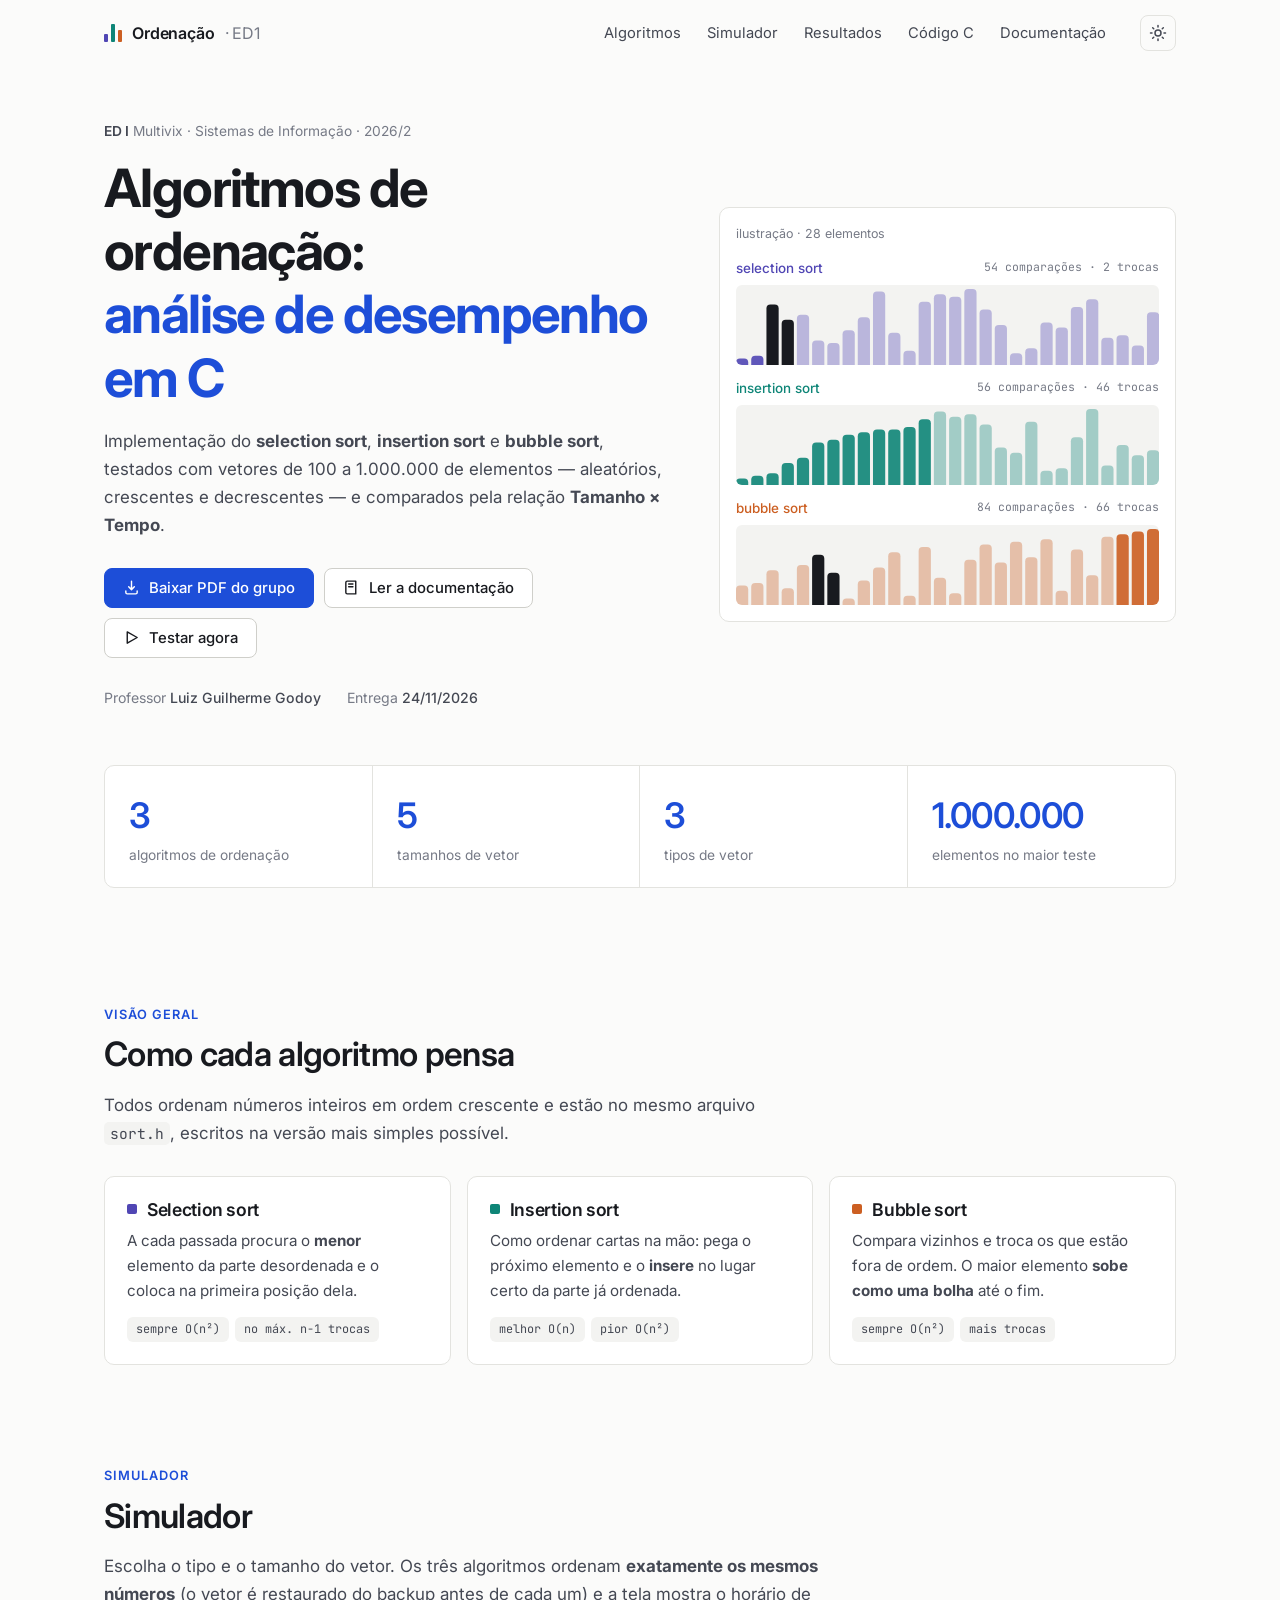
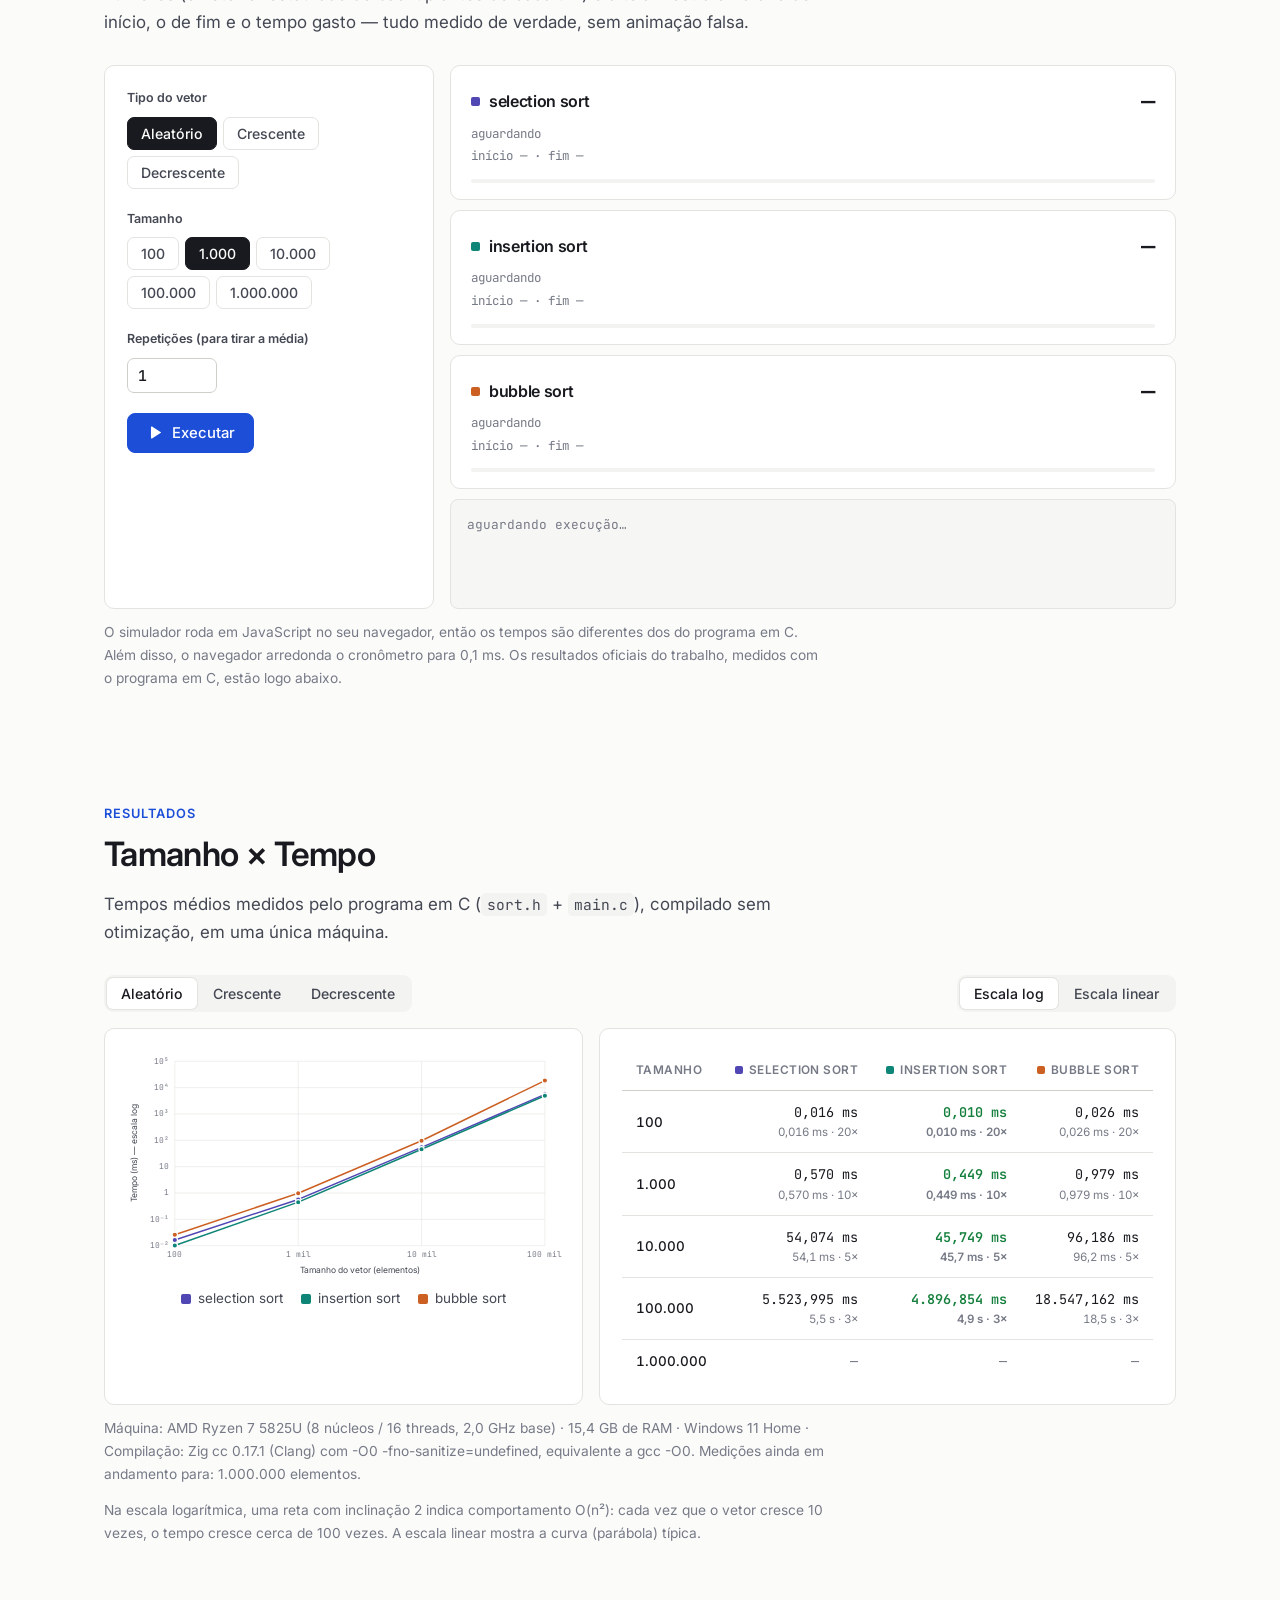
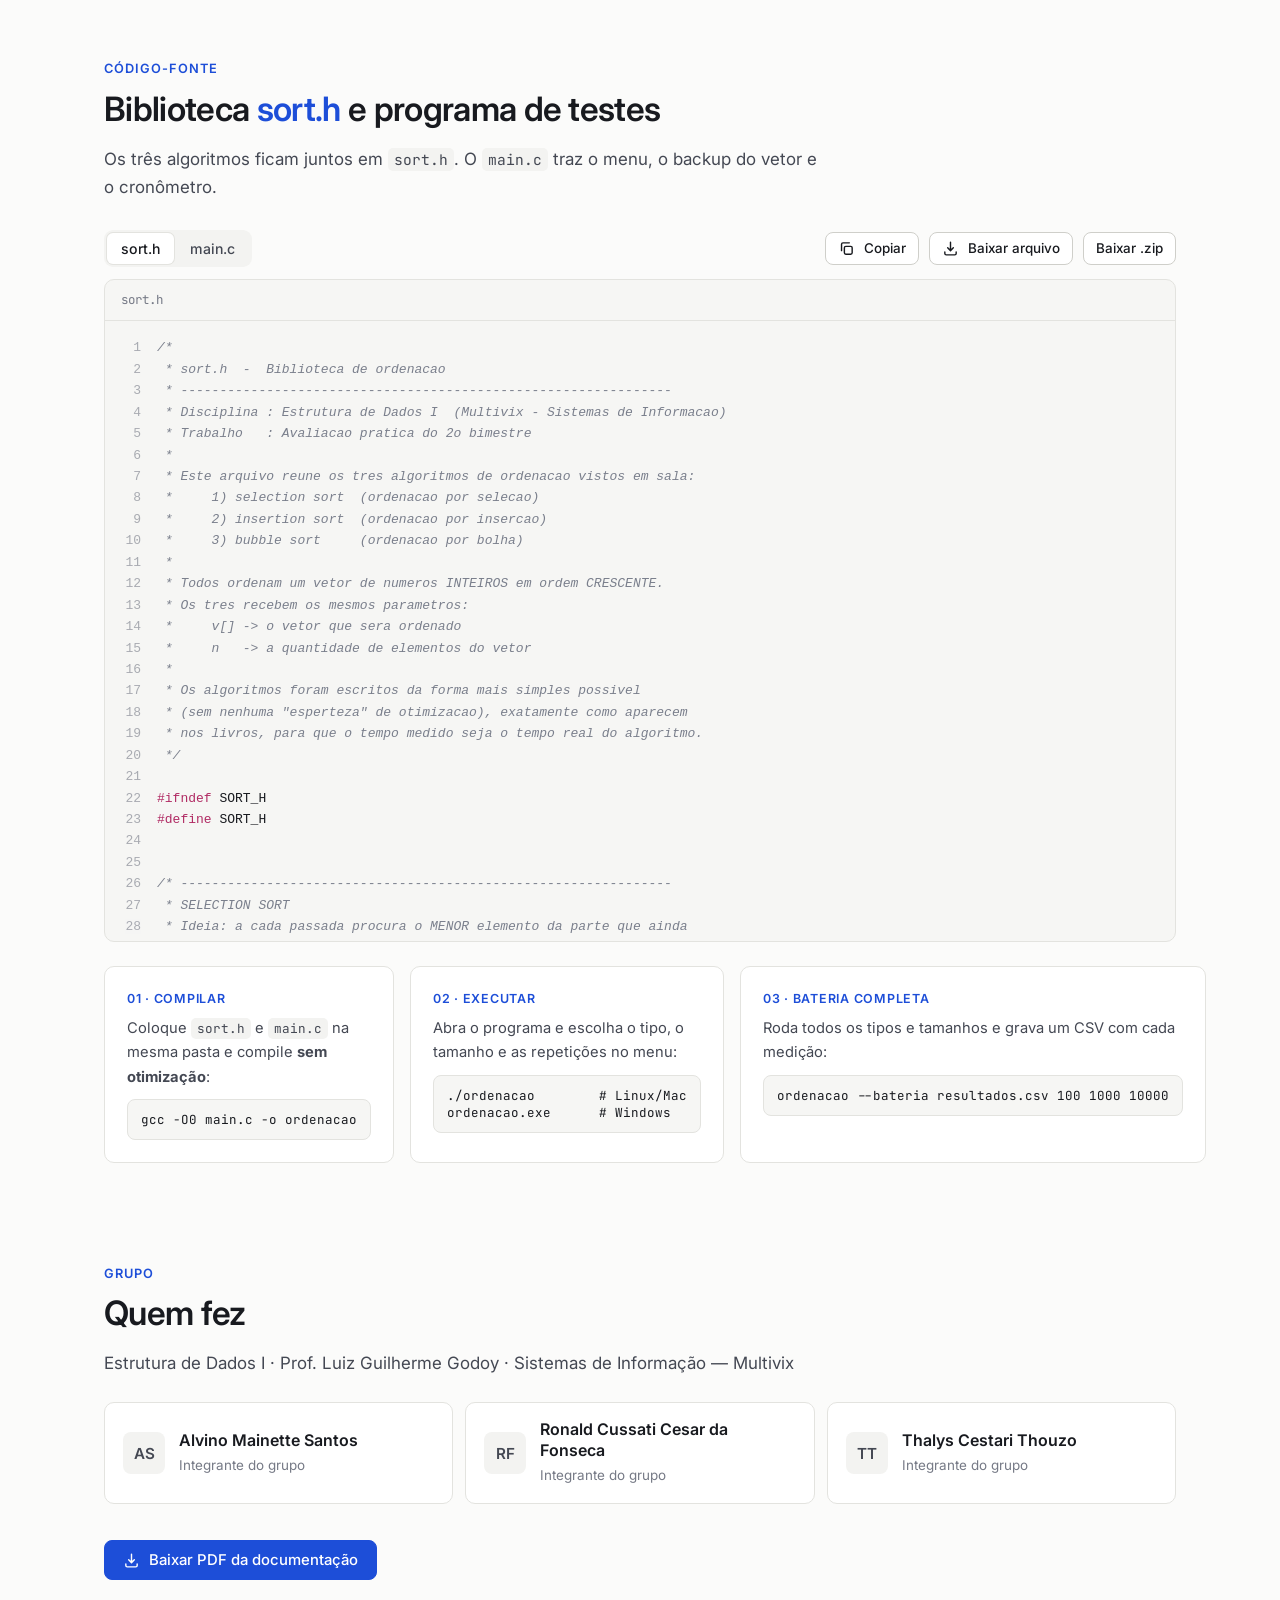
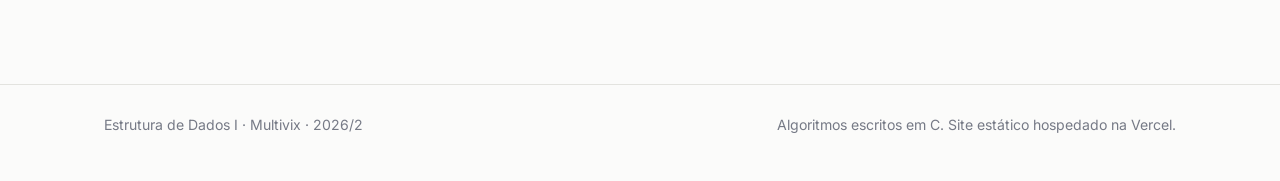
==== public/index.html @ 3c291e69 "Trabalho de Ordenação: código em C, site e documentação (resultados parciais) Co-Authored-By: Claude" ====
<!DOCTYPE html>
<html lang="pt-BR">
<head>
  <meta charset="utf-8">
  <meta name="viewport" content="width=device-width, initial-scale=1">
  <title>Algoritmos de Ordenação — Estrutura de Dados I</title>
  <meta name="description" content="Implementação em C e análise empírica de desempenho do selection sort, insertion sort e bubble sort. Trabalho de Estrutura de Dados I — Multivix, Sistemas de Informação.">
  <meta name="theme-color" content="#fbfbfa">
  <link rel="icon" href="favicon.svg" type="image/svg+xml">
  <link rel="preconnect" href="https://fonts.googleapis.com">
  <link rel="preconnect" href="https://fonts.gstatic.com" crossorigin>
  <link href="https://fonts.googleapis.com/css2?family=Inter:wght@400;500;600&family=JetBrains+Mono:wght@400;500;600&display=swap" rel="stylesheet">
  <link rel="stylesheet" href="css/style.css">
</head>
<body>
    <div class="progresso" aria-hidden="true"></div>

  <header class="nav">
    <div class="nav-in">
      <a class="logo" href="#topo" aria-label="Início">
        <span class="logo-mark" aria-hidden="true"><i></i><i></i><i></i></span>
        Ordenação<span style="color:var(--mudo);font-weight:400">· ED1</span>
      </a>
      <nav class="links" aria-label="Principal">
        <a href="#como">Algoritmos</a>
        <a href="#simulador">Simulador</a>
        <a href="#resultados">Resultados</a>
        <a href="#codigo">Código C</a>
        <a href="documentacao.html">Documentação</a>
      </nav>
      <button class="btn-tema" data-tema aria-label="Alternar tema claro e escuro" title="Alternar tema">
        <svg width="18" height="18" viewBox="0 0 24 24" fill="none" stroke="currentColor" stroke-width="2" stroke-linecap="round" stroke-linejoin="round"><circle cx="12" cy="12" r="4"/><path d="M12 2v2M12 20v2M4.9 4.9l1.4 1.4M17.7 17.7l1.4 1.4M2 12h2M20 12h2M4.9 19.1l1.4-1.4M17.7 6.3l1.4-1.4"/></svg>
      </button>
      <button class="burger" aria-label="Abrir menu" aria-expanded="false">
        <svg width="18" height="18" viewBox="0 0 24 24" fill="none" stroke="currentColor" stroke-width="2" stroke-linecap="round"><path d="M4 7h16M4 12h16M4 17h16"/></svg>
      </button>
    </div>
  </header>

  <main id="topo">
    <!-- ===================== HERO ===================== -->
    <section class="hero">
      <div class="container hero-grade">
        <div>
          <div class="selo revelar"><b>ED I</b> <span><span data-g="instituicao"></span> · <span data-g="curso"></span> · <span data-g="semestre"></span></span></div>
          <h1 class="revelar" style="--d:80ms">Algoritmos de ordenação:<br><span class="grad">análise de desempenho em C</span></h1>
          <p class="lead revelar" style="--d:160ms">Implementação do <strong>selection sort</strong>, <strong>insertion sort</strong> e <strong>bubble sort</strong>, testados com vetores de 100 a 1.000.000 de elementos — aleatórios, crescentes e decrescentes — e comparados pela relação <strong>Tamanho × Tempo</strong>.</p>
          <div class="hero-cta revelar" style="--d:240ms">
            <a class="btn btn-primario" data-pdf href="downloads/Documentacao-Grupo-Ordenacao.pdf" download>
              <svg viewBox="0 0 24 24" fill="none" stroke="currentColor" stroke-width="2" stroke-linecap="round" stroke-linejoin="round"><path d="M12 3v12m0 0l-4-4m4 4l4-4M4 17v2a2 2 0 002 2h12a2 2 0 002-2v-2"/></svg>
              Baixar PDF do grupo
            </a>
            <a class="btn" href="documentacao.html">
              <svg viewBox="0 0 24 24" fill="none" stroke="currentColor" stroke-width="2" stroke-linecap="round" stroke-linejoin="round"><path d="M4 5a2 2 0 012-2h12v18H6a2 2 0 01-2-2V5zM8 7h6M8 11h6"/></svg>
              Ler a documentação
            </a>
            <a class="btn" href="#simulador">
              <svg viewBox="0 0 24 24" fill="none" stroke="currentColor" stroke-width="2" stroke-linecap="round" stroke-linejoin="round"><path d="M6 4l14 8-14 8V4z"/></svg>
              Testar agora
            </a>
          </div>
          <div class="hero-meta revelar" style="--d:320ms">
            <span>Professor <b data-g="professor"></b></span>
            <span>Entrega <b data-g="dataEntrega"></b></span>
          </div>
        </div>

        <div class="viz cartao revelar" style="--d:200ms" aria-label="Animação ilustrativa dos três algoritmos ordenando 28 barras">
          <div class="viz-topo"><span class="pontos"><i></i><i></i><i></i></span><span>ilustração · 28 elementos</span></div>
          <div class="viz-linha"><div class="viz-nome"><span style="color:var(--sel)">selection sort</span><small id="viz-sel-info"></small></div><canvas id="viz-sel"></canvas></div>
          <div class="viz-linha"><div class="viz-nome"><span style="color:var(--ins)">insertion sort</span><small id="viz-ins-info"></small></div><canvas id="viz-ins"></canvas></div>
          <div class="viz-linha"><div class="viz-nome"><span style="color:var(--bub)">bubble sort</span><small id="viz-bub-info"></small></div><canvas id="viz-bub"></canvas></div>
        </div>
      </div>

      <div class="container">
        <div class="estatisticas">
          <div class="cartao estat revelar"><div class="num grad" data-conta="3">0</div><div class="rot">algoritmos de ordenação</div></div>
          <div class="cartao estat revelar" style="--d:70ms"><div class="num grad" data-conta="5">0</div><div class="rot">tamanhos de vetor</div></div>
          <div class="cartao estat revelar" style="--d:140ms"><div class="num grad" data-conta="3">0</div><div class="rot">tipos de vetor</div></div>
          <div class="cartao estat revelar" style="--d:210ms"><div class="num grad" data-conta="1000000">0</div><div class="rot">elementos no maior teste</div></div>
        </div>
      </div>
    </section>

    <!-- ===================== ALGORITMOS ===================== -->
    <section class="bloco" id="como">
      <div class="container">
        <span class="kicker revelar">Visão geral</span>
        <h2 class="titulo revelar">Como cada algoritmo pensa</h2>
        <p class="lead revelar">Todos ordenam números inteiros em ordem crescente e estão no mesmo arquivo <code class="inline">sort.h</code>, escritos na versão mais simples possível.</p>
        <div class="trio">
          <article class="cartao alg-info revelar">
            <h3><i style="background:var(--sel)"></i>Selection sort</h3>
            <p>A cada passada procura o <strong>menor</strong> elemento da parte desordenada e o coloca na primeira posição dela.</p>
            <div class="chips"><span class="chip">sempre O(n²)</span><span class="chip">no máx. n−1 trocas</span></div>
          </article>
          <article class="cartao alg-info revelar" style="--d:90ms">
            <h3><i style="background:var(--ins)"></i>Insertion sort</h3>
            <p>Como ordenar cartas na mão: pega o próximo elemento e o <strong>insere</strong> no lugar certo da parte já ordenada.</p>
            <div class="chips"><span class="chip">melhor O(n)</span><span class="chip">pior O(n²)</span></div>
          </article>
          <article class="cartao alg-info revelar" style="--d:180ms">
            <h3><i style="background:var(--bub)"></i>Bubble sort</h3>
            <p>Compara vizinhos e troca os que estão fora de ordem. O maior elemento <strong>sobe como uma bolha</strong> até o fim.</p>
            <div class="chips"><span class="chip">sempre O(n²)</span><span class="chip">mais trocas</span></div>
          </article>
        </div>
      </div>
    </section>

    <!-- ===================== SIMULADOR ===================== -->
    <section class="bloco" id="simulador">
      <div class="container">
        <span class="kicker revelar">Simulador</span>
        <h2 class="titulo revelar">Simulador</h2>
        <p class="lead revelar">Escolha o tipo e o tamanho do vetor. Os três algoritmos ordenam <strong>exatamente os mesmos números</strong> (o vetor é restaurado do backup antes de cada um) e a tela mostra o horário de início, o de fim e o tempo gasto — tudo medido de verdade, sem animação falsa.</p>

        <div class="sim" id="simulador-app">
          <div class="cartao sim-ctrl revelar" id="sim-ctrl">
            <div>
              <span class="ctrl-rot">Tipo do vetor</span>
              <div class="seg" role="group" aria-label="Tipo do vetor">
                <button class="ativo" aria-pressed="true" data-tipo="aleatorio">Aleatório</button>
                <button aria-pressed="false" data-tipo="crescente">Crescente</button>
                <button aria-pressed="false" data-tipo="decrescente">Decrescente</button>
              </div>
            </div>
            <div>
              <span class="ctrl-rot">Tamanho</span>
              <div class="seg" role="group" aria-label="Tamanho do vetor">
                <button aria-pressed="false" data-n="100">100</button>
                <button class="ativo" aria-pressed="true" data-n="1000">1.000</button>
                <button aria-pressed="false" data-n="10000">10.000</button>
                <button aria-pressed="false" data-n="100000">100.000</button>
                <button aria-pressed="false" data-n="1000000">1.000.000</button>
              </div>
            </div>
            <div>
              <label class="ctrl-rot" for="sim-reps">Repetições (para tirar a média)</label>
              <input class="input" id="sim-reps" type="number" min="1" max="20" value="1">
            </div>
            <div id="sim-aviso" class="aviso oculto" role="status"></div>
            <div class="sim-acoes">
              <button class="btn btn-primario" id="sim-rodar">
                <svg viewBox="0 0 24 24" fill="currentColor"><path d="M7 4.5v15a1 1 0 001.5.86l12-7.5a1 1 0 000-1.72l-12-7.5A1 1 0 007 4.5z"/></svg>
                Executar
              </button>
              <button class="btn oculto" id="sim-parar">Cancelar</button>
            </div>
          </div>

          <div class="sim-res" id="sim-res">
            <div class="alg-card cartao revelar" data-alg="0">
              <h4><i></i>selection sort</h4><div class="alg-tempo">—</div>
              <div class="alg-estado">aguardando</div><div class="alg-horas" style="grid-column:1">início — · fim —</div>
              <div class="alg-barra"><i></i></div>
            </div>
            <div class="alg-card cartao revelar" data-alg="1" style="--d:80ms">
              <h4><i></i>insertion sort</h4><div class="alg-tempo">—</div>
              <div class="alg-estado">aguardando</div><div class="alg-horas" style="grid-column:1">início — · fim —</div>
              <div class="alg-barra"><i></i></div>
            </div>
            <div class="alg-card cartao revelar" data-alg="2" style="--d:160ms">
              <h4><i></i>bubble sort</h4><div class="alg-tempo">—</div>
              <div class="alg-estado">aguardando</div><div class="alg-horas" style="grid-column:1">início — · fim —</div>
              <div class="alg-barra"><i></i></div>
            </div>
            <pre class="console" id="sim-log" aria-live="polite"></pre>
          </div>
        </div>
        <p class="nota">O simulador roda em JavaScript no seu navegador, então os tempos são diferentes dos do programa em C. Além disso, o navegador arredonda o cronômetro para 0,1 ms. Os resultados oficiais do trabalho, medidos com o programa em C, estão logo abaixo.</p>
      </div>
    </section>

    <!-- ===================== RESULTADOS ===================== -->
    <section class="bloco" id="resultados">
      <div class="container">
        <span class="kicker revelar">Resultados</span>
        <h2 class="titulo revelar">Tamanho × Tempo</h2>
        <p class="lead revelar">Tempos médios medidos pelo programa em C (<code class="inline">sort.h</code> + <code class="inline">main.c</code>), compilado sem otimização, em uma única máquina.</p>

        <div class="resultado-topo revelar">
          <div class="abas" data-aba-tipo role="tablist" aria-label="Tipo do vetor">
            <button class="ativo" data-v="aleatorio">Aleatório</button>
            <button data-v="crescente">Crescente</button>
            <button data-v="decrescente">Decrescente</button>
          </div>
          <div class="abas" data-aba-escala aria-label="Escala do gráfico">
            <button class="ativo" data-v="log">Escala log</button>
            <button data-v="linear">Escala linear</button>
          </div>
        </div>

        <div class="res-grade" id="resultados-grade">
          <div class="cartao revelar"><div id="graf"></div></div>
          <div class="cartao revelar" style="--d:90ms"><div class="tabela-wrap"><table class="tabela" id="tabela-res"></table></div></div>
        </div>
        <p class="nota" id="res-nota"></p>
        <p class="nota">Na escala logarítmica, uma reta com inclinação 2 indica comportamento O(n²): cada vez que o vetor cresce 10 vezes, o tempo cresce cerca de 100 vezes. A escala linear mostra a curva (parábola) típica.</p>
      </div>
    </section>

    <!-- ===================== CÓDIGO ===================== -->
    <section class="bloco" id="codigo">
      <div class="container">
        <span class="kicker revelar">Código-fonte</span>
        <h2 class="titulo revelar">Biblioteca <span class="grad">sort.h</span> e programa de testes</h2>
        <p class="lead revelar">Os três algoritmos ficam juntos em <code class="inline">sort.h</code>. O <code class="inline">main.c</code> traz o menu, o backup do vetor e o cronômetro.</p>

        <div class="cod-barra revelar">
          <div class="abas" data-aba-cod>
            <button class="ativo" data-v="sort.h">sort.h</button>
            <button data-v="main.c">main.c</button>
          </div>
          <div style="display:flex;gap:10px;flex-wrap:wrap">
            <button class="btn btn-peq" id="cod-copiar"><svg viewBox="0 0 24 24" fill="none" stroke="currentColor" stroke-width="2" stroke-linecap="round" stroke-linejoin="round"><rect x="9" y="9" width="11" height="11" rx="2"/><path d="M5 15V6a2 2 0 012-2h9"/></svg><span>Copiar</span></button>
            <a class="btn btn-peq" id="cod-baixar" href="codigo/sort.h" download>
              <svg viewBox="0 0 24 24" fill="none" stroke="currentColor" stroke-width="2" stroke-linecap="round" stroke-linejoin="round"><path d="M12 3v12m0 0l-4-4m4 4l4-4M4 17v2a2 2 0 002 2h12a2 2 0 002-2v-2"/></svg>Baixar arquivo</a>
            <a class="btn btn-peq" data-zip href="downloads/codigo-ordenacao.zip" download>Baixar .zip</a>
          </div>
        </div>
        <div class="cod-janela revelar">
          <div class="cod-topo"><span class="pontos"><i></i><i></i><i></i></span><span id="cod-nome">sort.h</span></div>
          <pre class="cod" id="cod-pre"><code>Carregando…</code></pre>
        </div>

        <div class="passos">
          <div class="cartao passo revelar"><div class="p-num">01 · compilar</div><p style="margin:6px 0 0;color:var(--texto-2);font-size:.92rem">Coloque <code>sort.h</code> e <code>main.c</code> na mesma pasta e compile <strong>sem otimização</strong>:</p><pre>gcc -O0 main.c -o ordenacao</pre></div>
          <div class="cartao passo revelar" style="--d:80ms"><div class="p-num">02 · executar</div><p style="margin:6px 0 0;color:var(--texto-2);font-size:.92rem">Abra o programa e escolha o tipo, o tamanho e as repetições no menu:</p><pre>./ordenacao        # Linux/Mac
ordenacao.exe      # Windows</pre></div>
          <div class="cartao passo revelar" style="--d:160ms"><div class="p-num">03 · bateria completa</div><p style="margin:6px 0 0;color:var(--texto-2);font-size:.92rem">Roda todos os tipos e tamanhos e grava um CSV com cada medição:</p><pre>ordenacao --bateria resultados.csv 100 1000 10000</pre></div>
        </div>
      </div>
    </section>

    <!-- ===================== EQUIPE ===================== -->
    <section class="bloco" id="equipe">
      <div class="container">
        <span class="kicker revelar">Grupo</span>
        <h2 class="titulo revelar">Quem fez</h2>
        <p class="lead revelar"><span data-g="disciplina"></span> · Prof. <span data-g="professor"></span> · <span data-g="curso"></span> — <span data-g="instituicao"></span></p>
        <div class="equipe" id="equipe-lista"></div>
        <div class="hero-cta revelar" style="margin-top:36px">
          <a class="btn btn-primario" data-pdf href="downloads/Documentacao-Grupo-Ordenacao.pdf" download>
            <svg viewBox="0 0 24 24" fill="none" stroke="currentColor" stroke-width="2" stroke-linecap="round" stroke-linejoin="round"><path d="M12 3v12m0 0l-4-4m4 4l4-4M4 17v2a2 2 0 002 2h12a2 2 0 002-2v-2"/></svg>
            Baixar PDF da documentação
          </a>
          <a class="btn" data-repo href="#" target="_blank" rel="noopener">Ver no GitHub</a>
        </div>
      </div>
    </section>
  </main>

  <footer class="rodape">
    <div class="container rodape-in">
      <span><span data-g="disciplina"></span> · <span data-g="instituicao"></span> · <span data-g="semestre"></span></span>
      <span>Algoritmos escritos em C. Site estático hospedado na Vercel.</span>
    </div>
  </footer>

  <script src="js/config.js"></script>
  <script src="js/common.js"></script>
  <script src="js/charts.js"></script>
  <script src="js/codeview.js"></script>
  <script src="js/visualizer.js"></script>
  <script src="js/demo.js"></script>
  <script src="js/index.js"></script>
</body>
</html>
---- public/css/style.css ----
/* ============================================================
   style.css — Ordenação · Estrutura de Dados I
   Visual sóbrio: fundo claro, bordas finas, uma cor de destaque.
   Tema escuro opcional (botão no topo) e folha de impressão (PDF).
   ============================================================ */

:root {
  --bg: #fbfbfa;
  --bg-2: #ffffff;
  --surface: #ffffff;
  --surface-2: #f3f3f1;
  --borda: #e3e3df;
  --borda-forte: #cfcfca;
  --texto: #181a1f;
  --texto-2: #444853;
  --mudo: #767a86;
  --destaque: #1d4ed8;
  --destaque-2: #1b43b8;
  --sel: #5046b4;
  --ins: #0e8577;
  --bub: #cc5f22;
  --ok: #15803d;
  --alerta: #a8590b;
  --codigo-bg: #f6f6f4;
  --fonte: "Inter", system-ui, -apple-system, "Segoe UI", Roboto, sans-serif;
  --fonte-mono: "JetBrains Mono", ui-monospace, "Cascadia Code", Consolas, monospace;
  --raio: 10px;
  color-scheme: light;
}

:root[data-theme="dark"] {
  --bg: #121315;
  --bg-2: #18191c;
  --surface: #18191c;
  --surface-2: #212226;
  --borda: #2a2c31;
  --borda-forte: #3a3c43;
  --texto: #ececee;
  --texto-2: #b9bbc3;
  --mudo: #868993;
  --destaque: #7c9cff;
  --destaque-2: #94adff;
  --sel: #9a90f0;
  --ins: #3dc7b4;
  --bub: #f0925a;
  --ok: #4ade80;
  --alerta: #e0a04a;
  --codigo-bg: #16171a;
  color-scheme: dark;
}

* { box-sizing: border-box; }
html { scroll-behavior: smooth; scroll-padding-top: 76px; -webkit-text-size-adjust: 100%; }
body {
  margin: 0;
  background: var(--bg);
  color: var(--texto);
  font-family: var(--fonte);
  font-size: 16px;
  line-height: 1.65;
  -webkit-font-smoothing: antialiased;
  overflow-x: hidden;
}
img, svg, canvas { max-width: 100%; display: block; }
a { color: inherit; }
::selection { background: color-mix(in srgb, var(--destaque) 25%, transparent); }
.oculto { display: none !important; }

/* sem decoração de fundo */
.fundo { display: none; }

/* ---------- navegação ---------- */
.progresso { position: fixed; top: 0; left: 0; right: 0; height: 2px; z-index: 60; transform-origin: 0 50%; transform: scaleX(0); background: var(--destaque); }
.nav { position: fixed; top: 0; left: 0; right: 0; z-index: 50; background: var(--bg); border-bottom: 1px solid transparent; transition: border-color .2s; }
.nav.rolou { border-color: var(--borda); }
.nav-in { max-width: 1120px; margin: 0 auto; padding: 14px 24px; display: flex; align-items: center; gap: 22px; }
.logo { display: flex; align-items: center; gap: 10px; font-weight: 600; text-decoration: none; font-size: 1rem; letter-spacing: -.01em; }
.logo-mark { display: flex; align-items: flex-end; gap: 3px; height: 18px; }
.logo-mark i { width: 4px; border-radius: 1px; display: block; }
.logo-mark i:nth-child(1) { height: 8px; background: var(--sel); }
.logo-mark i:nth-child(2) { height: 18px; background: var(--ins); }
.logo-mark i:nth-child(3) { height: 12px; background: var(--bub); }
.links { margin-left: auto; display: flex; gap: 2px; align-items: center; }
.links a { text-decoration: none; color: var(--texto-2); font-size: .92rem; padding: 7px 12px; border-radius: 6px; }
.links a:hover { color: var(--texto); background: var(--surface-2); }
.links a.atual { color: var(--texto); font-weight: 500; }
.btn-tema, .burger { background: transparent; border: 1px solid var(--borda); color: var(--texto-2); width: 36px; height: 36px; border-radius: 8px; cursor: pointer; display: grid; place-items: center; }
.btn-tema:hover, .burger:hover { background: var(--surface-2); color: var(--texto); }
.burger { display: none; }

/* ---------- botões ---------- */
.btn { display: inline-flex; align-items: center; gap: 9px; text-decoration: none; cursor: pointer; font: 500 .93rem var(--fonte); padding: 10px 18px; border-radius: 8px; border: 1px solid var(--borda-forte); color: var(--texto); background: var(--surface); transition: background .15s, border-color .15s; }
.btn:hover { background: var(--surface-2); }
.btn svg { width: 17px; height: 17px; flex: none; }
.btn-primario { background: var(--destaque); border-color: var(--destaque); color: #fff; }
.btn-primario:hover { background: var(--destaque-2); border-color: var(--destaque-2); }
:root[data-theme="dark"] .btn-primario { color: #0d1020; }
.btn:disabled { opacity: .5; cursor: not-allowed; }
.btn-peq { padding: 7px 12px; font-size: .84rem; }

/* ---------- layout base ---------- */
.container { max-width: 1120px; margin: 0 auto; padding: 0 24px; }
section.bloco { padding: 88px 0 8px; }
.kicker { font-size: .8rem; font-weight: 600; letter-spacing: .08em; text-transform: uppercase; color: var(--destaque); }
h1, h2, h3, h4 { font-family: var(--fonte); line-height: 1.2; letter-spacing: -.02em; margin: 0; font-weight: 600; }
h2.titulo { font-size: clamp(1.6rem, 3vw, 2.1rem); margin: 8px 0 12px; }
.lead { color: var(--texto-2); font-size: 1.06rem; max-width: 66ch; }
.grad { color: var(--destaque); }

/* aparece suavemente ao rolar */
.revelar { opacity: 0; transform: translateY(8px); transition: opacity .5s ease, transform .5s ease; transition-delay: var(--d, 0ms); }
.revelar.visivel { opacity: 1; transform: none; }

/* cartões simples */
.cartao { background: var(--surface); border: 1px solid var(--borda); border-radius: var(--raio); padding: 22px; }

/* ---------- topo da página ---------- */
.hero { padding: 120px 0 24px; }
.hero-grade { display: grid; grid-template-columns: 1.1fr .9fr; gap: 56px; align-items: center; }
.selo { font-size: .86rem; color: var(--mudo); }
.selo b { font-weight: 600; color: var(--texto-2); }
.hero h1 { font-size: clamp(2.1rem, 4.6vw, 3.3rem); margin: 14px 0 18px; font-weight: 700; letter-spacing: -.03em; }
.hero .lead { margin-bottom: 28px; }
.hero-cta { display: flex; flex-wrap: wrap; gap: 10px; }
.hero-meta { margin-top: 28px; display: flex; gap: 26px; flex-wrap: wrap; color: var(--mudo); font-size: .88rem; }
.hero-meta span b { color: var(--texto-2); font-weight: 500; }

.viz { padding: 16px; display: grid; gap: 12px; }
.viz-topo { font-size: .78rem; color: var(--mudo); display: flex; justify-content: space-between; }
.viz-topo .pontos { display: none; }
.viz-linha { display: grid; gap: 6px; }
.viz-nome { display: flex; justify-content: space-between; font-size: .84rem; font-weight: 500; }
.viz-nome small { font-weight: 400; color: var(--mudo); font-family: var(--fonte-mono); font-size: .72rem; }
.viz canvas { width: 100%; height: 80px; border-radius: 6px; background: var(--surface-2); }

.estatisticas { display: grid; grid-template-columns: repeat(4, 1fr); margin-top: 56px; border: 1px solid var(--borda); border-radius: var(--raio); background: var(--surface); }
.estat { padding: 20px 24px; border: 0; border-radius: 0; background: transparent; border-right: 1px solid var(--borda); }
.estat:last-child { border-right: 0; }
.estat .num { font-size: clamp(1.7rem, 3vw, 2.2rem); font-weight: 600; letter-spacing: -.02em; }
.estat .rot { color: var(--mudo); font-size: .86rem; }

/* ---------- algoritmos ---------- */
.trio { display: grid; grid-template-columns: repeat(3, 1fr); gap: 16px; margin-top: 28px; }
.alg-info h3 { font-size: 1.1rem; display: flex; align-items: center; gap: 10px; margin-bottom: 8px; }
.alg-info h3 i { width: 10px; height: 10px; border-radius: 2px; display: inline-block; }
.alg-info p { color: var(--texto-2); font-size: .95rem; margin: 0 0 14px; }
.chips { display: flex; flex-wrap: wrap; gap: 6px; }
.chip { font-family: var(--fonte-mono); font-size: .74rem; padding: 3px 9px; border-radius: 6px; background: var(--surface-2); color: var(--texto-2); }

/* ---------- simulador ---------- */
.sim { display: grid; grid-template-columns: 330px 1fr; gap: 16px; margin-top: 28px; }
.sim-ctrl { display: grid; gap: 20px; align-content: start; }
.ctrl-rot { font-size: .78rem; font-weight: 600; color: var(--texto-2); margin-bottom: 8px; display: block; }
.seg { display: flex; flex-wrap: wrap; gap: 6px; }
.seg button { font: 500 .88rem var(--fonte); padding: 7px 13px; border-radius: 7px; border: 1px solid var(--borda); background: var(--surface); color: var(--texto-2); cursor: pointer; }
.seg button:hover { border-color: var(--borda-forte); color: var(--texto); }
.seg button.ativo { background: var(--texto); border-color: var(--texto); color: var(--bg); }
.input { width: 90px; font: 500 .93rem var(--fonte-mono); padding: 7px 10px; border-radius: 7px; border: 1px solid var(--borda-forte); background: var(--surface); color: var(--texto); }
.input:focus { outline: 2px solid color-mix(in srgb, var(--destaque) 50%, transparent); outline-offset: 1px; }
.aviso { font-size: .85rem; padding: 11px 13px; border-radius: 8px; background: color-mix(in srgb, var(--alerta) 10%, transparent); border: 1px solid color-mix(in srgb, var(--alerta) 30%, transparent); color: var(--texto-2); }
.aviso-forte { background: color-mix(in srgb, #dc2626 8%, transparent); border-color: color-mix(in srgb, #dc2626 30%, transparent); }
.sim-acoes { display: flex; gap: 10px; flex-wrap: wrap; }
.sim-res { display: grid; gap: 10px; align-content: start; }
.alg-card { padding: 16px 20px; display: grid; grid-template-columns: 1fr auto; gap: 2px 20px; align-items: center; --c: var(--sel); }
.alg-card[data-alg="1"] { --c: var(--ins); }
.alg-card[data-alg="2"] { --c: var(--bub); }
.alg-card h4 { font-size: 1rem; display: flex; align-items: center; gap: 9px; }
.alg-card h4 i { width: 9px; height: 9px; border-radius: 2px; background: var(--c); }
.alg-estado { font-size: .78rem; color: var(--mudo); font-family: var(--fonte-mono); }
.alg-tempo { font-family: var(--fonte-mono); font-size: clamp(1.1rem, 2.4vw, 1.5rem); font-weight: 500; text-align: right; font-variant-numeric: tabular-nums; }
.alg-horas { font-size: .78rem; color: var(--mudo); font-family: var(--fonte-mono); grid-column: 1; }
.alg-barra { grid-column: 1 / -1; height: 4px; border-radius: 2px; background: var(--surface-2); margin-top: 10px; overflow: hidden; }
.alg-barra i { display: block; height: 100%; width: 0; background: var(--c); transition: width .6s ease; }
.alg-card.rodando { border-color: var(--c); }
.alg-card.rodando .alg-estado { color: var(--c); }
.alg-card.rodando .alg-barra i { width: 35% !important; animation: varre 1.4s ease-in-out infinite; }
@keyframes varre { 0% { transform: translateX(-100%); } 100% { transform: translateX(300%); } }
.alg-card.pronto .alg-estado { color: var(--ok); }
.console { font-family: var(--fonte-mono); font-size: .8rem; background: var(--codigo-bg); border: 1px solid var(--borda); border-radius: 8px; padding: 14px 16px; min-height: 110px; max-height: 210px; overflow: auto; white-space: pre-wrap; color: var(--texto-2); margin: 0; }
.console:empty::before { content: "aguardando execução…"; color: var(--mudo); }
.nota { font-size: .86rem; color: var(--mudo); margin-top: 12px; max-width: 80ch; }

/* ---------- resultados ---------- */
.abas { display: inline-flex; gap: 2px; padding: 3px; border-radius: 9px; background: var(--surface-2); flex-wrap: wrap; }
.abas button { font: 500 .88rem var(--fonte); border: 0; background: transparent; color: var(--texto-2); padding: 7px 14px; border-radius: 6px; cursor: pointer; }
.abas button:hover { color: var(--texto); }
.abas button.ativo { background: var(--surface); color: var(--texto); box-shadow: 0 0 0 1px var(--borda); }
.resultado-topo { display: flex; justify-content: space-between; gap: 16px; align-items: center; flex-wrap: wrap; margin: 28px 0 16px; }
.res-grade { display: grid; grid-template-columns: 1.15fr 1fr; gap: 16px; }
.grafico-svg { width: 100%; height: auto; overflow: visible; }
.grade-linha { stroke: var(--borda); stroke-width: 1; }
.eixo-rotulo { fill: var(--mudo); font: 14px var(--fonte-mono); }
.eixo-titulo { fill: var(--texto-2); font: 15px var(--fonte); }
.serie-linha { stroke-dasharray: 2400; stroke-dashoffset: 2400; animation: desenha 1.2s ease forwards; animation-delay: var(--atraso, 0ms); }
@keyframes desenha { to { stroke-dashoffset: 0; } }
.serie-ponto { stroke: var(--bg-2); stroke-width: 2; cursor: pointer; }
.grafico-tip { position: absolute; z-index: 5; pointer-events: none; opacity: 0; transition: opacity .12s; background: var(--bg-2); border: 1px solid var(--borda-forte); border-radius: 8px; padding: 9px 12px; font-size: .78rem; line-height: 1.45; min-width: 150px; }
.grafico-tip i { color: var(--mudo); }
.legenda { display: flex; gap: 18px; flex-wrap: wrap; justify-content: center; margin-top: 8px; font-size: .84rem; color: var(--texto-2); }
.legenda i { display: inline-block; width: 10px; height: 10px; border-radius: 2px; margin-right: 7px; vertical-align: -1px; }

.tabela-wrap { overflow-x: auto; }
table.tabela { width: 100%; border-collapse: collapse; font-size: .9rem; }
.tabela th, .tabela td { padding: 10px 14px; text-align: right; border-bottom: 1px solid var(--borda); white-space: nowrap; }
.tabela th:first-child, .tabela td:first-child { text-align: left; }
.tabela thead th { font-size: .74rem; letter-spacing: .04em; text-transform: uppercase; color: var(--mudo); font-weight: 600; border-bottom: 1px solid var(--borda-forte); }
.tabela td { font-variant-numeric: tabular-nums; font-family: var(--fonte-mono); font-size: .84rem; }
.tabela td:first-child { font-family: var(--fonte); font-weight: 500; }
.tabela tbody tr:last-child td { border-bottom: 0; }
.tabela .melhor { color: var(--ok); font-weight: 600; }
.tabela .vazio { color: var(--mudo); }
.tabela small { display: block; color: var(--mudo); font-size: .72rem; font-family: var(--fonte); }
.th-alg i { display: inline-block; width: 8px; height: 8px; border-radius: 2px; margin-right: 6px; }

/* ---------- código ---------- */
.cod-barra { display: flex; justify-content: space-between; align-items: center; gap: 12px; flex-wrap: wrap; margin: 28px 0 12px; }
.cod-janela { background: var(--codigo-bg); border: 1px solid var(--borda); border-radius: var(--raio); overflow: hidden; }
.cod-topo { display: flex; align-items: center; gap: 12px; padding: 10px 16px; border-bottom: 1px solid var(--borda); font-family: var(--fonte-mono); font-size: .78rem; color: var(--mudo); }
.cod-topo .pontos { display: none; }
pre.cod { margin: 0; padding: 16px 0; overflow: auto; max-height: 620px; font: 13px/1.65 var(--fonte-mono); tab-size: 4; }
pre.cod code { display: block; min-width: max-content; }
.lin { display: block; padding: 0 20px 0 0; }
.lin:hover { background: color-mix(in srgb, var(--texto) 4%, transparent); }
.lin .n { display: inline-block; width: 52px; padding-right: 16px; text-align: right; color: var(--mudo); opacity: .6; user-select: none; }
.tk-c { color: #7a7f8c; font-style: italic; } .tk-k { color: #8a3fc4; } .tk-t { color: #0b7d9a; } .tk-s { color: #3e8a1d; } .tk-n { color: #c2561c; } .tk-p { color: #b02a63; } .tk-f { color: #2f55c4; }
:root[data-theme="dark"] .tk-c { color: #7c8499; } :root[data-theme="dark"] .tk-k { color: #c792ea; } :root[data-theme="dark"] .tk-t { color: #5ccfe6; }
:root[data-theme="dark"] .tk-s { color: #a5e075; } :root[data-theme="dark"] .tk-n { color: #ffa26b; } :root[data-theme="dark"] .tk-p { color: #ff7ab2; } :root[data-theme="dark"] .tk-f { color: #82aaff; }
.passos { display: grid; grid-template-columns: repeat(3, 1fr); gap: 16px; margin-top: 24px; }
.passo .p-num { font-size: .78rem; font-weight: 600; color: var(--destaque); text-transform: uppercase; letter-spacing: .06em; }
.passo code, .inline { font-family: var(--fonte-mono); font-size: .86em; background: var(--surface-2); padding: 2px 6px; border-radius: 5px; }
.passo pre { margin: 10px 0 0; font: 12.5px var(--fonte-mono); background: var(--codigo-bg); border: 1px solid var(--borda); border-radius: 8px; padding: 11px 13px; overflow-x: auto; }

/* ---------- equipe ---------- */
.equipe { display: grid; grid-template-columns: repeat(auto-fit, minmax(240px, 1fr)); gap: 12px; margin-top: 24px; }
.pessoa { display: flex; align-items: center; gap: 14px; padding: 16px 18px; }
.avatar { width: 42px; height: 42px; border-radius: 8px; display: grid; place-items: center; font-weight: 600; font-size: .95rem; color: var(--texto-2); flex: none; background: var(--surface-2); }
.pessoa b { display: block; font-weight: 600; line-height: 1.3; }
.pessoa span { color: var(--mudo); font-size: .84rem; }

/* ---------- rodapé ---------- */
footer.rodape { margin-top: 96px; border-top: 1px solid var(--borda); padding: 28px 0 44px; color: var(--mudo); font-size: .88rem; }
.rodape-in { display: flex; justify-content: space-between; gap: 20px; flex-wrap: wrap; }

/* ============================================================
   PÁGINA DE DOCUMENTAÇÃO
   ============================================================ */
.doc-layout { display: grid; grid-template-columns: 230px minmax(0, 1fr); gap: 56px; padding-top: 104px; align-items: start; }
.toc { position: sticky; top: 84px; font-size: .9rem; }
.toc h5 { font-size: .74rem; letter-spacing: .08em; text-transform: uppercase; color: var(--mudo); margin: 0 0 12px; font-weight: 600; }
.toc ol { list-style: none; margin: 0; padding: 0; border-left: 1px solid var(--borda); }
.toc li a { display: block; padding: 6px 0 6px 14px; margin-left: -1px; border-left: 2px solid transparent; color: var(--texto-2); text-decoration: none; }
.toc li a:hover { color: var(--texto); }
.toc li a.atual { color: var(--texto); border-left-color: var(--destaque); font-weight: 500; }
.toc .btn { margin-top: 18px; width: 100%; justify-content: center; }
.doc { min-width: 0; }
.capa { padding: 40px; margin-bottom: 48px; }
.capa .inst { font-size: .8rem; letter-spacing: .08em; text-transform: uppercase; color: var(--destaque); font-weight: 600; }
.capa h1 { font-size: clamp(1.9rem, 4vw, 2.8rem); margin: 12px 0 8px; letter-spacing: -.03em; }
.capa .sub { color: var(--texto-2); font-size: 1.05rem; margin: 0; }
.capa-dados { display: grid; grid-template-columns: repeat(auto-fit, minmax(200px, 1fr)); gap: 18px 28px; margin: 28px 0 0; padding-top: 24px; border-top: 1px solid var(--borda); }
.capa-dados dt { font-size: .72rem; letter-spacing: .06em; text-transform: uppercase; color: var(--mudo); font-weight: 600; }
.capa-dados dd { margin: 2px 0 0; font-weight: 500; }
.capa-dados ul { margin: 2px 0 0; padding: 0; list-style: none; }
.capa-dados li { font-weight: 500; }
.capa-dados .largo { grid-column: 1 / -1; }
.capa-dados .largo ul { columns: 2 260px; }

.doc section { margin-bottom: 64px; }
.doc h2 { font-size: clamp(1.5rem, 2.8vw, 1.9rem); display: flex; align-items: baseline; gap: 14px; margin-bottom: 16px; padding-bottom: 12px; border-bottom: 1px solid var(--borda); }
.doc h2 .sec-n { font-size: .9rem; color: var(--mudo); font-weight: 500; font-variant-numeric: tabular-nums; }
.doc h3 { font-size: 1.2rem; margin: 36px 0 10px; }
.doc h4 { font-size: 1.02rem; margin: 24px 0 8px; }
.doc p { color: var(--texto-2); margin: 0 0 14px; max-width: 78ch; }
.doc p strong, .doc li strong { color: var(--texto); font-weight: 600; }
.doc ul.pontos, .doc ol.num { color: var(--texto-2); padding-left: 22px; margin: 0 0 16px; max-width: 78ch; }
.doc li { margin-bottom: 7px; }
.doc code { font-family: var(--fonte-mono); font-size: .86em; background: var(--surface-2); padding: 2px 6px; border-radius: 5px; color: var(--texto); }
.fig { margin: 22px 0; padding: 20px; }
.fig svg { width: 100%; height: auto; }
.fig figcaption { color: var(--mudo); font-size: .84rem; margin-top: 12px; text-align: center; }
.fig svg text { font-family: var(--fonte-mono); }
.d-cel { fill: var(--surface-2); stroke: var(--borda-forte); stroke-width: 1.2; }
.d-txt { fill: var(--texto); font-size: 14px; }
.d-idx { fill: var(--mudo); font-size: 11px; }
.d-rot { fill: var(--texto-2); font-size: 13px; font-family: var(--fonte); }
.d-seta { stroke: var(--mudo); stroke-width: 1.5; fill: none; }
.d-seta-p { fill: var(--mudo); }
.d-box { fill: var(--surface-2); stroke: var(--borda-forte); stroke-width: 1.2; }
.d-sel { fill: color-mix(in srgb, var(--sel) 12%, var(--bg-2)); stroke: var(--sel); stroke-width: 1.3; }
.d-ins { fill: color-mix(in srgb, var(--ins) 12%, var(--bg-2)); stroke: var(--ins); stroke-width: 1.3; }
.d-bub { fill: color-mix(in srgb, var(--bub) 12%, var(--bg-2)); stroke: var(--bub); stroke-width: 1.3; }
.tabela-doc th, .tabela-doc td { text-align: left !important; white-space: normal; }
.tabela-doc td { font-family: var(--fonte); font-size: .9rem; }
.tabela-doc td:first-child code { white-space: nowrap; }
.caixa { padding: 16px 20px; border-radius: 8px; border: 1px solid var(--borda); background: var(--surface); margin: 18px 0; color: var(--texto-2); max-width: 78ch; }
.graf-doc { margin: 22px 0 8px; }
.formula { font-family: var(--fonte-mono); background: var(--codigo-bg); border: 1px solid var(--borda); border-radius: 8px; padding: 9px 14px; display: inline-block; color: var(--texto); margin: 4px 0 14px; }
details.sanfona { border: 1px solid var(--borda); border-radius: var(--raio); background: var(--surface); margin: 16px 0; }
details.sanfona summary { cursor: pointer; padding: 13px 18px; font-weight: 500; list-style: none; display: flex; justify-content: space-between; }
details.sanfona summary::after { content: "+"; color: var(--mudo); font-size: 1.2rem; line-height: 1; }
details.sanfona[open] summary::after { content: "–"; }
details.sanfona .tabela-wrap { padding: 0 8px 12px; max-height: 560px; overflow: auto; }
.bib li { margin-bottom: 12px; }

/* ---------- responsivo ---------- */
@media (max-width: 1100px) { .res-grade { grid-template-columns: 1fr; } }
@media (max-width: 980px) {
  .hero-grade, .sim { grid-template-columns: 1fr; }
  .estatisticas { grid-template-columns: repeat(2, 1fr); }
  .estat:nth-child(2) { border-right: 0; }
  .estat:nth-child(-n+2) { border-bottom: 1px solid var(--borda); }
  .trio, .passos { grid-template-columns: 1fr; }
  .doc-layout { grid-template-columns: 1fr; gap: 0; }
  .toc { display: none; }
  .hero { padding-top: 104px; }
}
@media (max-width: 760px) {
  .burger { display: grid; }
  .nav-in .btn-tema { margin-left: auto; }
  .links { position: absolute; top: 100%; left: 0; right: 0; flex-direction: column; align-items: stretch; padding: 10px 24px 16px; gap: 2px; background: var(--bg); border-bottom: 1px solid var(--borda); display: none; margin-left: 0; }
  .nav.aberto .links { display: flex; }
  .links a { padding: 11px 12px; }
  .capa { padding: 24px 20px; }
  .alg-card { grid-template-columns: 1fr; }
  .alg-tempo { text-align: left; }
}
@media (prefers-reduced-motion: reduce) {
  *, *::before, *::after { animation-duration: .001ms !important; animation-iteration-count: 1 !important; transition-duration: .001ms !important; scroll-behavior: auto !important; }
  .serie-linha { stroke-dashoffset: 0; }
}

/* ============================================================
   IMPRESSÃO / PDF — fundo branco, sem efeitos
   ============================================================ */
@page { size: A4; margin: 16mm 14mm 18mm; }
@media print {
  :root, :root[data-theme="dark"], :root[data-theme="light"] {
    --bg: #fff; --bg-2: #fff; --surface: #fff; --surface-2: #f3f3f1; --borda: #d9d9d4; --borda-forte: #b9b9b3;
    --texto: #111; --texto-2: #2b2d36; --mudo: #5b5e6a; --sel: #5046b4; --ins: #0e8577; --bub: #cc5f22; --destaque: #1d4ed8;
    --ok: #15803d; --codigo-bg: #f7f7f5; color-scheme: light;
  }
  html { font-size: 13.4px; scroll-behavior: auto; }
  body { background: #fff; color: #111; -webkit-print-color-adjust: exact; print-color-adjust: exact; }
  .nav, .progresso, .toc, .btn, .btn-tema, .abas, .no-print, footer.rodape .rodape-in a { display: none !important; }
  .revelar { opacity: 1 !important; transform: none !important; }
  .doc-layout { display: block; padding-top: 0; }
  .container { max-width: none; padding: 0; }
  .capa { padding: 26px 28px; page-break-after: always; break-after: page; margin-bottom: 0; min-height: 240mm; display: flex; flex-direction: column; justify-content: center; }
  .capa h1 { font-size: 32px; }
  .doc section { margin-bottom: 26px; }
  .doc h2 { break-after: avoid; page-break-after: avoid; margin-top: 8px; }
  .doc h3, .doc h4 { break-after: avoid; page-break-after: avoid; }
  .fig, .caixa, .graf-par, .passo, figure { break-inside: avoid; page-break-inside: avoid; }
  .trio, .passos { grid-template-columns: repeat(3, 1fr) !important; }
  .trio .cartao { padding: 14px 16px; }
  .doc .tabela-wrap { overflow: visible; }
  details.sanfona { border: 0; background: none; margin: 8px 0; }
  details.sanfona summary { display: none; }
  details.sanfona .tabela-wrap { max-height: none !important; overflow: visible !important; padding: 0; }
  details.sanfona:not([open]) > *:not(summary) { display: block !important; }
  .tabela th, .tabela td { padding: 5px 8px; font-size: 10.5px; }
  .tabela-listagem th, .tabela-listagem td { padding: 2.5px 6px; font-size: 9px; }
  .tabela thead { display: table-header-group; }
  .tabela tr { break-inside: avoid; page-break-inside: avoid; }
  .serie-linha { animation: none !important; stroke-dashoffset: 0 !important; }
  .doc p, .doc ul.pontos, .doc ol.num, .caixa { max-width: none; }
  pre.cod { max-height: none !important; overflow: visible !important; font-size: 9.5px; padding: 8px 0; }
  .lin { padding-right: 6px; }
  .lin .n { width: 34px; padding-right: 10px; }
  a { text-decoration: none; }
  .doc h2 .sec-n { font-size: 12px; }
}
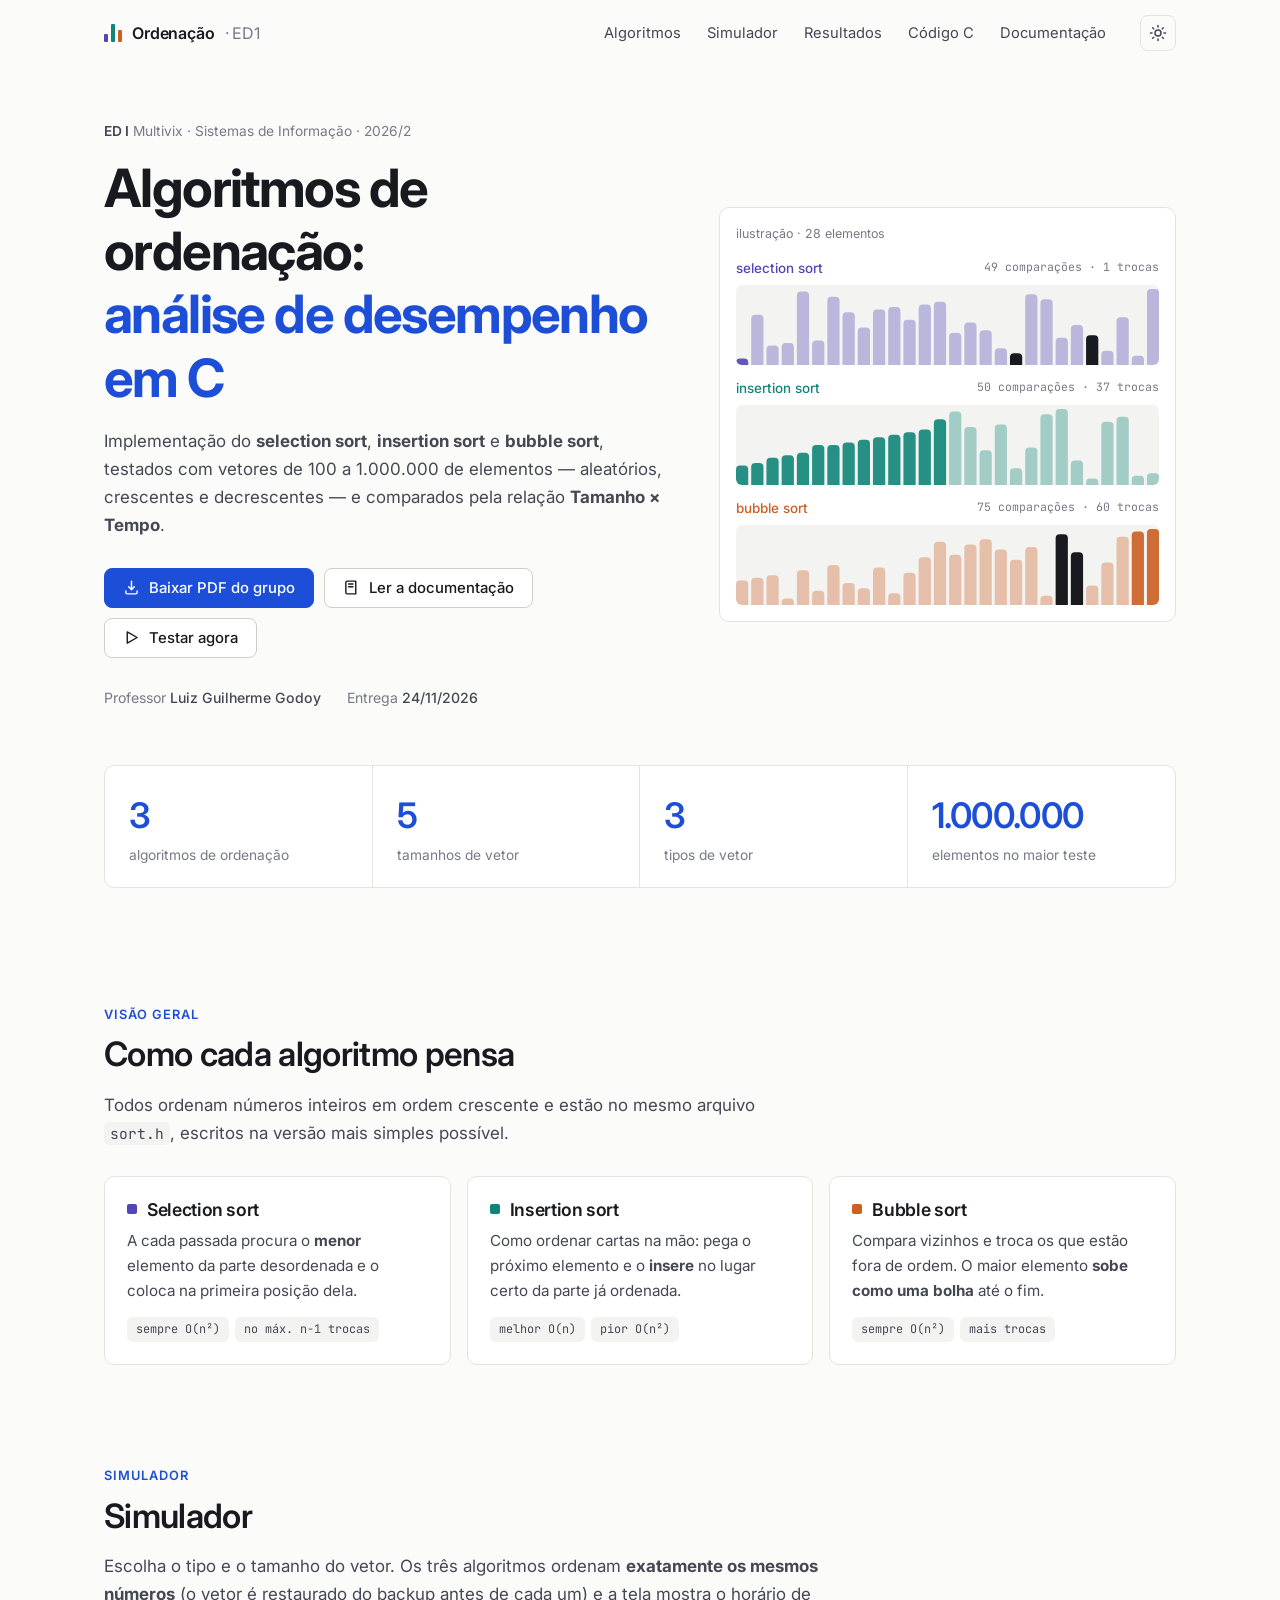
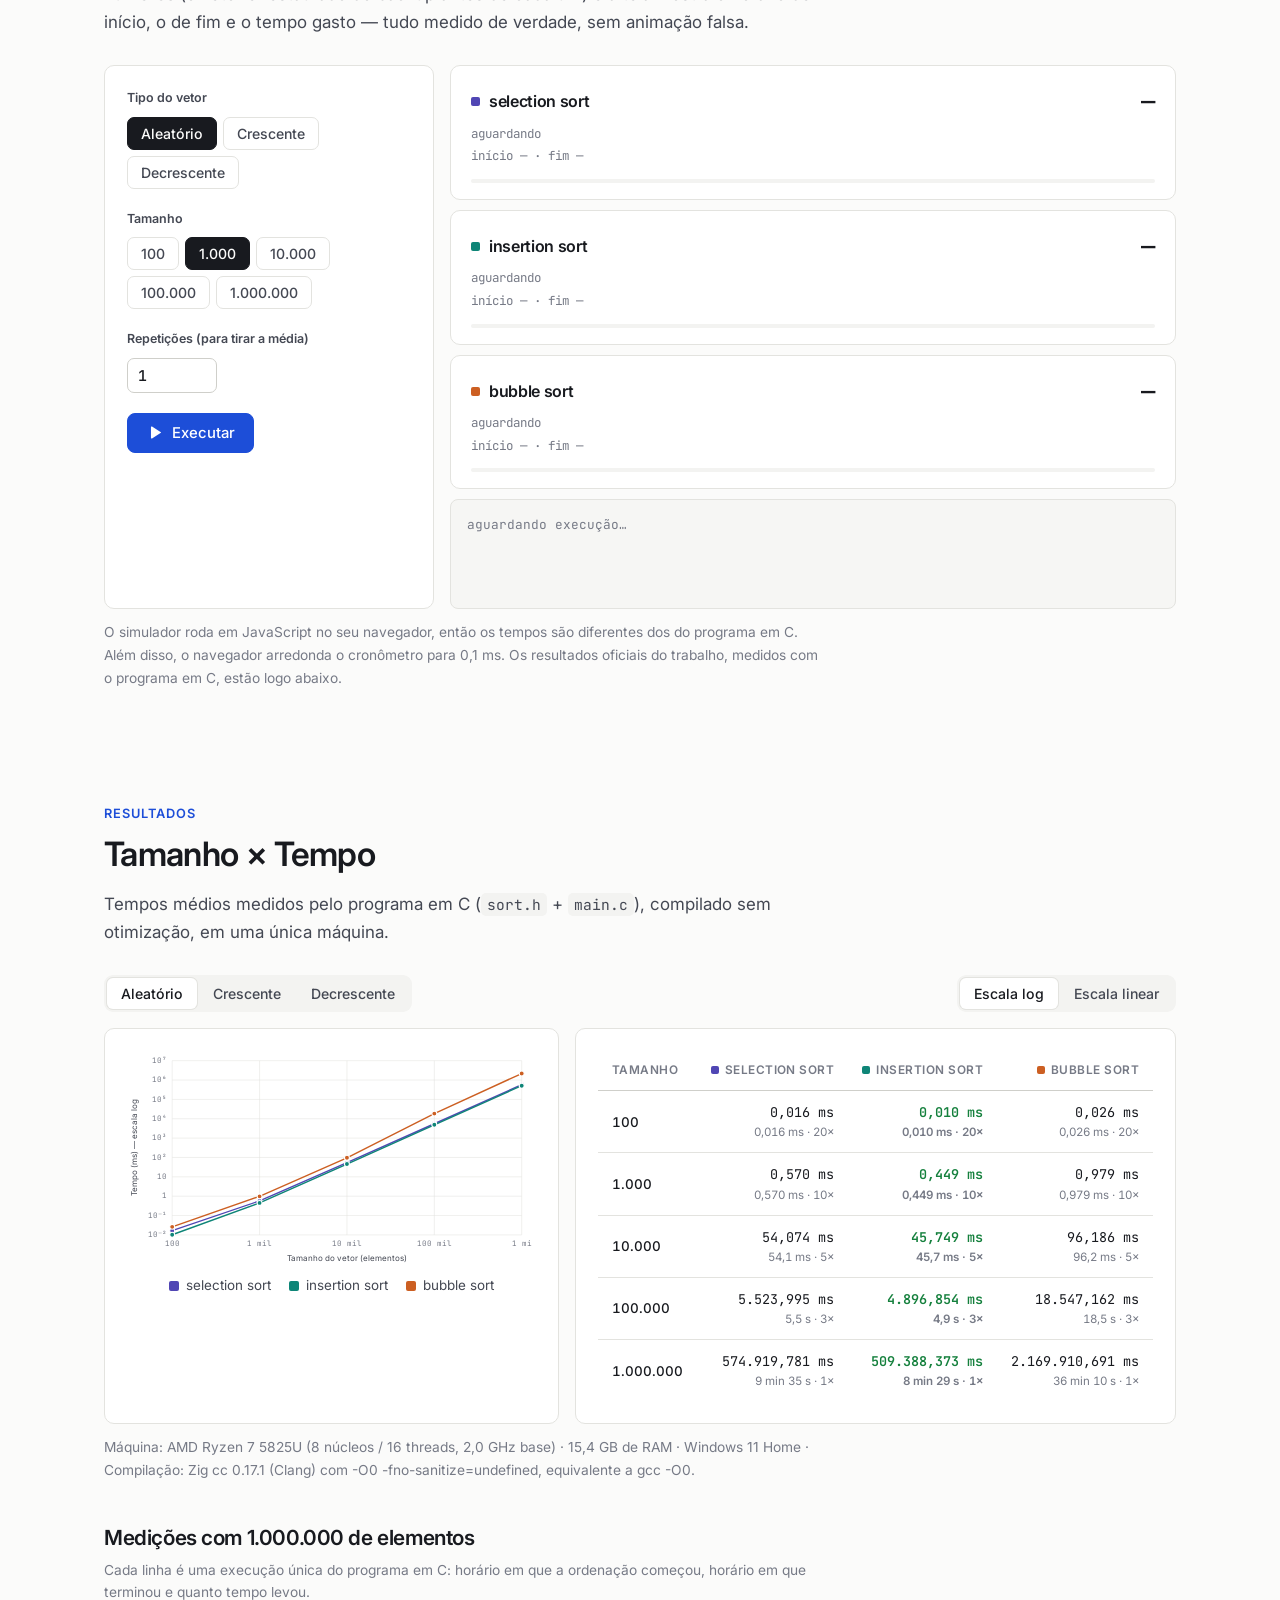
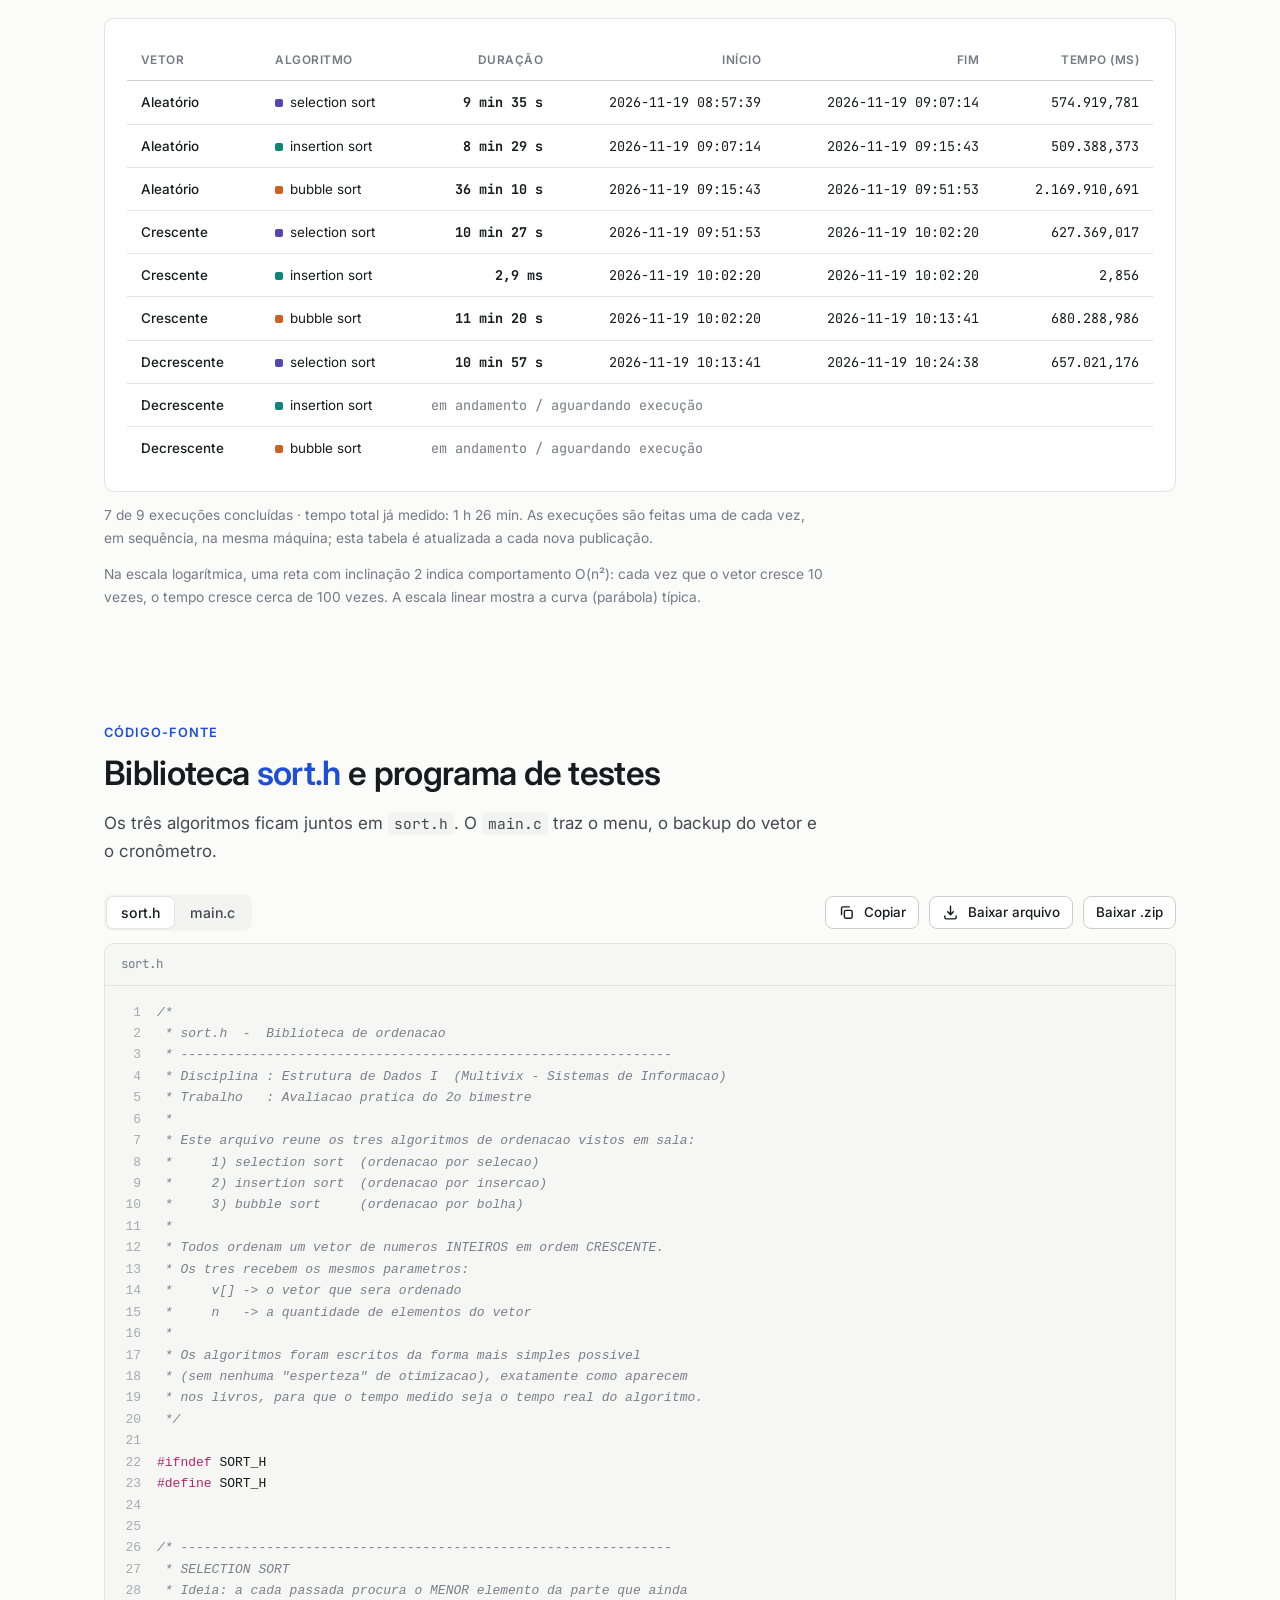
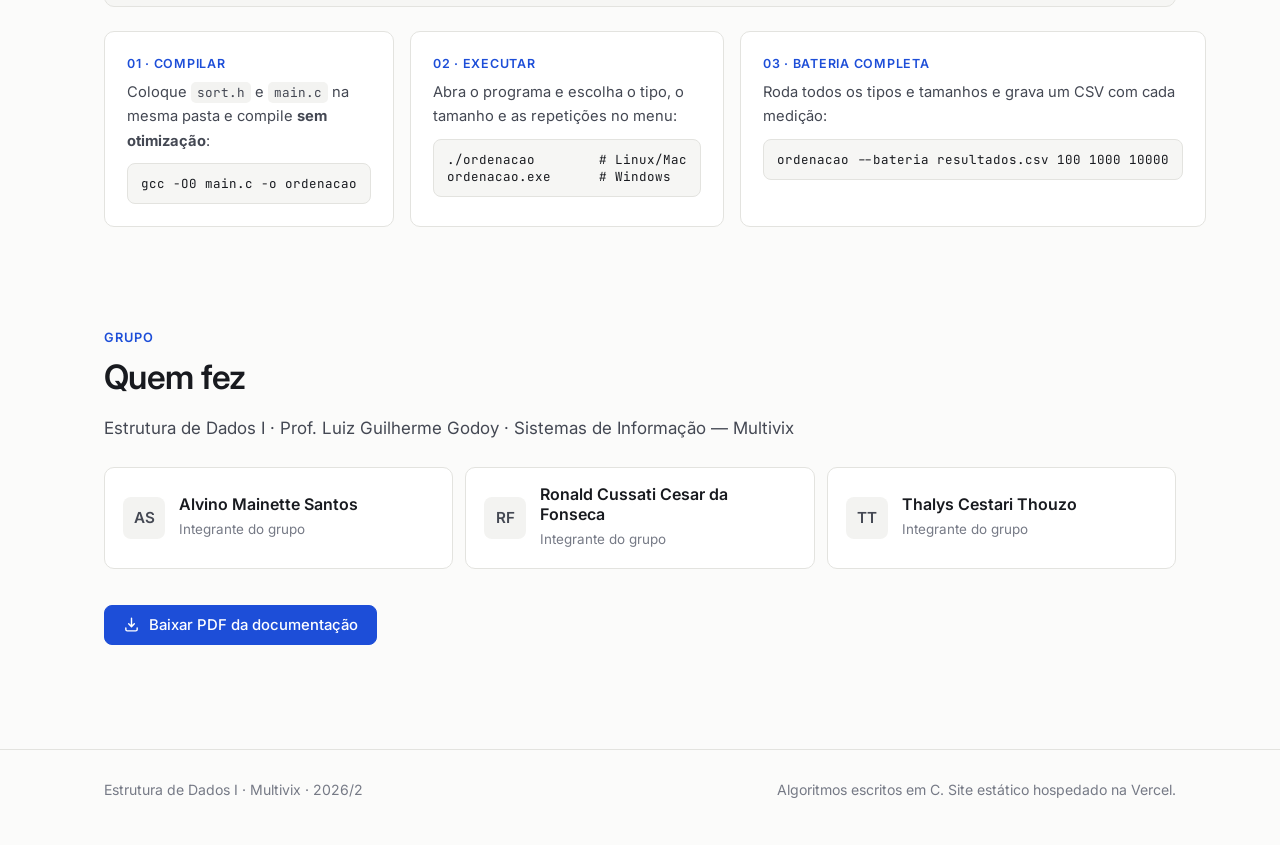
==== commit 8be4f309: "Resultados parciais de 1.000.000 de elementos e tabela de início/fim/duração Co-Authored-By: Claude " ====
--- a/public/index.html
+++ b/public/index.html
@@ -197,6 +197,11 @@
           <div class="cartao revelar" style="--d:90ms"><div class="tabela-wrap"><table class="tabela" id="tabela-res"></table></div></div>
         </div>
         <p class="nota" id="res-nota"></p>
+        <h3 style="margin:44px 0 8px;font-size:1.3rem">Medições com 1.000.000 de elementos</h3>
+        <p class="nota" style="margin-top:0">Cada linha é uma execução única do programa em C: horário em que a ordenação começou, horário em que terminou e quanto tempo levou.</p>
+        <div class="cartao" style="margin-top:14px"><div class="tabela-wrap"><table class="tabela" id="grandes-tab"></table></div></div>
+        <p class="nota" id="grandes-resumo"></p>
+
         <p class="nota">Na escala logarítmica, uma reta com inclinação 2 indica comportamento O(n²): cada vez que o vetor cresce 10 vezes, o tempo cresce cerca de 100 vezes. A escala linear mostra a curva (parábola) típica.</p>
       </div>
     </section>
@@ -262,6 +267,7 @@
   <script src="js/config.js"></script>
   <script src="js/common.js"></script>
   <script src="js/charts.js"></script>
+  <script src="js/grandes.js"></script>
   <script src="js/codeview.js"></script>
   <script src="js/visualizer.js"></script>
   <script src="js/demo.js"></script>
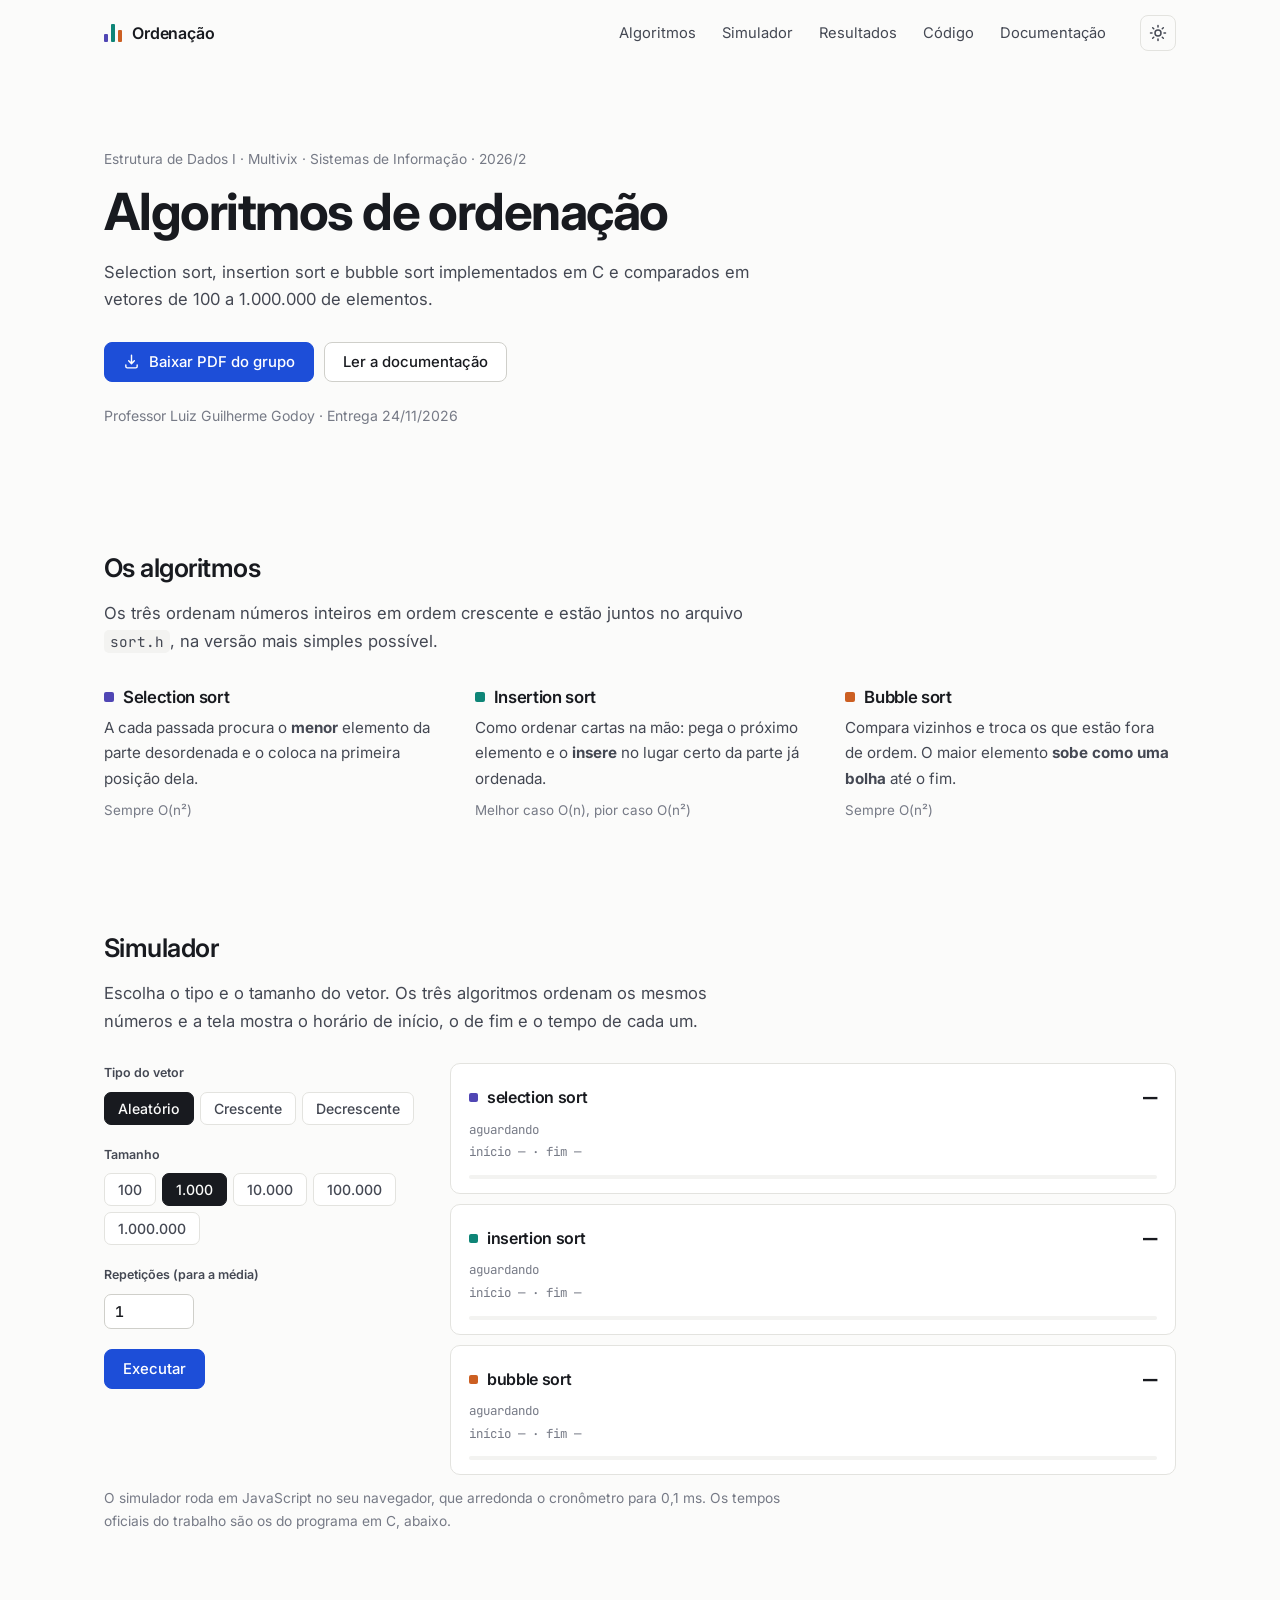
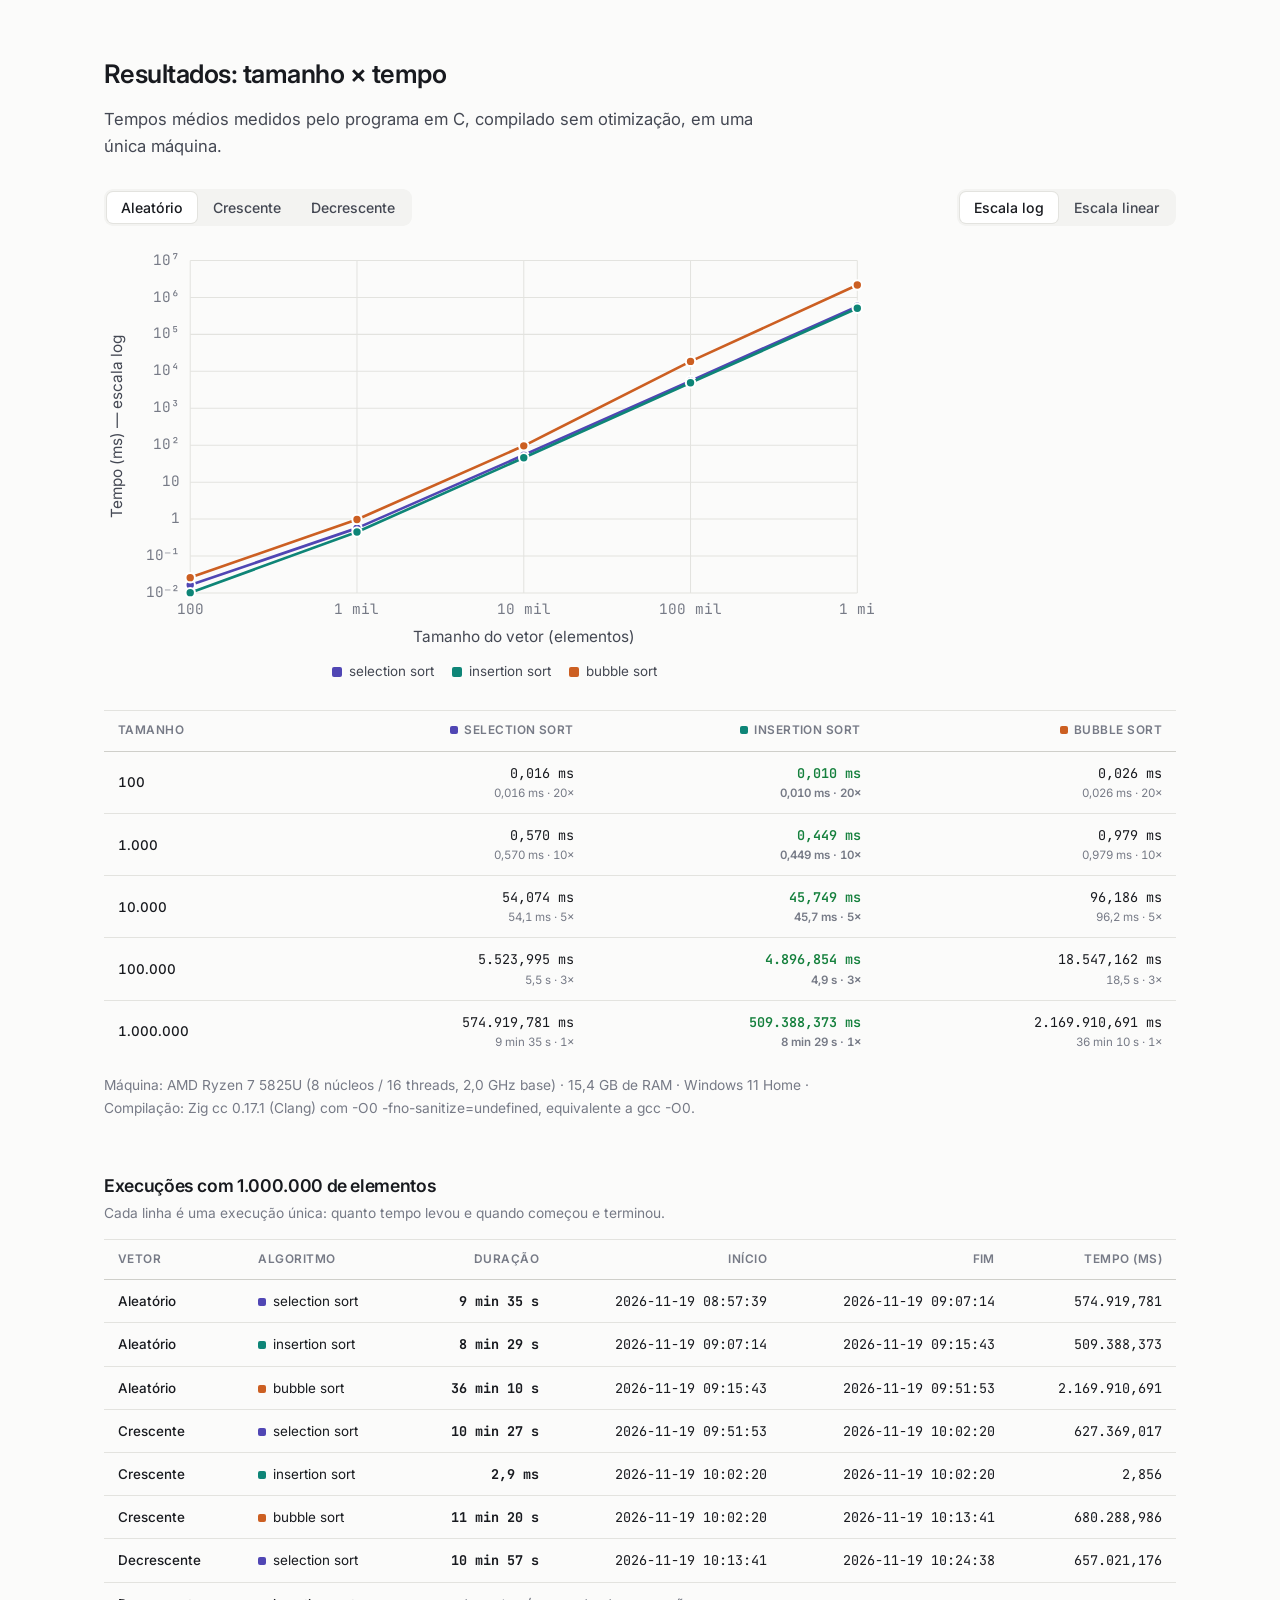
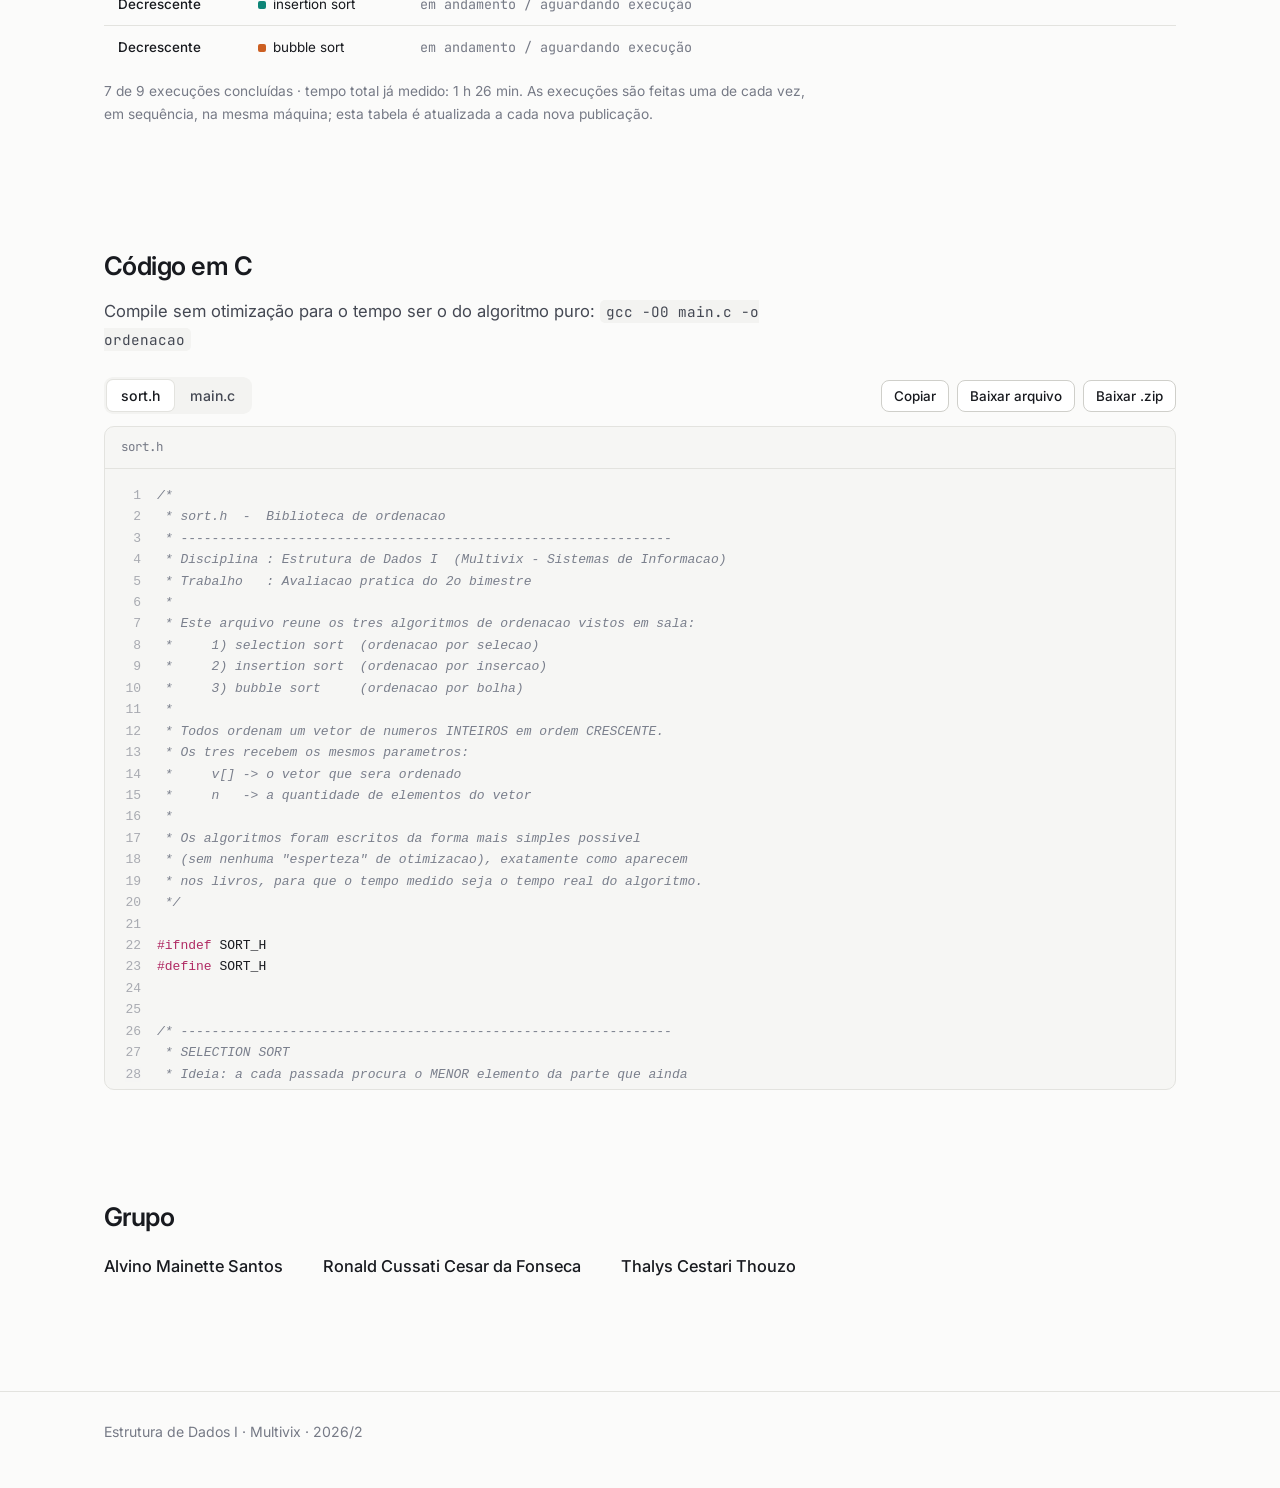
==== commit f48328e7: "Site mais limpo: menos elementos visuais e mais espaço Co-Authored-By: Claude Sonnet 5.5 <noreply@an" ====
--- a/public/index.html
+++ b/public/index.html
@@ -4,7 +4,7 @@
   <meta charset="utf-8">
   <meta name="viewport" content="width=device-width, initial-scale=1">
   <title>Algoritmos de Ordenação — Estrutura de Dados I</title>
-  <meta name="description" content="Implementação em C e análise empírica de desempenho do selection sort, insertion sort e bubble sort. Trabalho de Estrutura de Dados I — Multivix, Sistemas de Informação.">
+  <meta name="description" content="Implementação em C e análise de desempenho do selection sort, insertion sort e bubble sort. Trabalho de Estrutura de Dados I — Multivix, Sistemas de Informação.">
   <meta name="theme-color" content="#fbfbfa">
   <link rel="icon" href="favicon.svg" type="image/svg+xml">
   <link rel="preconnect" href="https://fonts.googleapis.com">
@@ -12,20 +12,18 @@
   <link href="https://fonts.googleapis.com/css2?family=Inter:wght@400;500;600&family=JetBrains+Mono:wght@400;500;600&display=swap" rel="stylesheet">
   <link rel="stylesheet" href="css/style.css">
 </head>
-<body>
-    <div class="progresso" aria-hidden="true"></div>
-
+<body class="limpo">
   <header class="nav">
     <div class="nav-in">
       <a class="logo" href="#topo" aria-label="Início">
         <span class="logo-mark" aria-hidden="true"><i></i><i></i><i></i></span>
-        Ordenação<span style="color:var(--mudo);font-weight:400">· ED1</span>
+        Ordenação
       </a>
       <nav class="links" aria-label="Principal">
         <a href="#como">Algoritmos</a>
         <a href="#simulador">Simulador</a>
         <a href="#resultados">Resultados</a>
-        <a href="#codigo">Código C</a>
+        <a href="#codigo">Código</a>
         <a href="documentacao.html">Documentação</a>
       </nav>
       <button class="btn-tema" data-tema aria-label="Alternar tema claro e escuro" title="Alternar tema">
@@ -38,73 +36,44 @@
   </header>
 
   <main id="topo">
-    <!-- ===================== HERO ===================== -->
+    <!-- ===================== TOPO ===================== -->
     <section class="hero">
-      <div class="container hero-grade">
-        <div>
-          <div class="selo revelar"><b>ED I</b> <span><span data-g="instituicao"></span> · <span data-g="curso"></span> · <span data-g="semestre"></span></span></div>
-          <h1 class="revelar" style="--d:80ms">Algoritmos de ordenação:<br><span class="grad">análise de desempenho em C</span></h1>
-          <p class="lead revelar" style="--d:160ms">Implementação do <strong>selection sort</strong>, <strong>insertion sort</strong> e <strong>bubble sort</strong>, testados com vetores de 100 a 1.000.000 de elementos — aleatórios, crescentes e decrescentes — e comparados pela relação <strong>Tamanho × Tempo</strong>.</p>
-          <div class="hero-cta revelar" style="--d:240ms">
-            <a class="btn btn-primario" data-pdf href="downloads/Documentacao-Grupo-Ordenacao.pdf" download>
-              <svg viewBox="0 0 24 24" fill="none" stroke="currentColor" stroke-width="2" stroke-linecap="round" stroke-linejoin="round"><path d="M12 3v12m0 0l-4-4m4 4l4-4M4 17v2a2 2 0 002 2h12a2 2 0 002-2v-2"/></svg>
-              Baixar PDF do grupo
-            </a>
-            <a class="btn" href="documentacao.html">
-              <svg viewBox="0 0 24 24" fill="none" stroke="currentColor" stroke-width="2" stroke-linecap="round" stroke-linejoin="round"><path d="M4 5a2 2 0 012-2h12v18H6a2 2 0 01-2-2V5zM8 7h6M8 11h6"/></svg>
-              Ler a documentação
-            </a>
-            <a class="btn" href="#simulador">
-              <svg viewBox="0 0 24 24" fill="none" stroke="currentColor" stroke-width="2" stroke-linecap="round" stroke-linejoin="round"><path d="M6 4l14 8-14 8V4z"/></svg>
-              Testar agora
-            </a>
-          </div>
-          <div class="hero-meta revelar" style="--d:320ms">
-            <span>Professor <b data-g="professor"></b></span>
-            <span>Entrega <b data-g="dataEntrega"></b></span>
-          </div>
-        </div>
-
-        <div class="viz cartao revelar" style="--d:200ms" aria-label="Animação ilustrativa dos três algoritmos ordenando 28 barras">
-          <div class="viz-topo"><span class="pontos"><i></i><i></i><i></i></span><span>ilustração · 28 elementos</span></div>
-          <div class="viz-linha"><div class="viz-nome"><span style="color:var(--sel)">selection sort</span><small id="viz-sel-info"></small></div><canvas id="viz-sel"></canvas></div>
-          <div class="viz-linha"><div class="viz-nome"><span style="color:var(--ins)">insertion sort</span><small id="viz-ins-info"></small></div><canvas id="viz-ins"></canvas></div>
-          <div class="viz-linha"><div class="viz-nome"><span style="color:var(--bub)">bubble sort</span><small id="viz-bub-info"></small></div><canvas id="viz-bub"></canvas></div>
-        </div>
-      </div>
-
-      <div class="container">
-        <div class="estatisticas">
-          <div class="cartao estat revelar"><div class="num grad" data-conta="3">0</div><div class="rot">algoritmos de ordenação</div></div>
-          <div class="cartao estat revelar" style="--d:70ms"><div class="num grad" data-conta="5">0</div><div class="rot">tamanhos de vetor</div></div>
-          <div class="cartao estat revelar" style="--d:140ms"><div class="num grad" data-conta="3">0</div><div class="rot">tipos de vetor</div></div>
-          <div class="cartao estat revelar" style="--d:210ms"><div class="num grad" data-conta="1000000">0</div><div class="rot">elementos no maior teste</div></div>
-        </div>
+      <div class="container">
+        <p class="selo"><span data-g="disciplina"></span> · <span data-g="instituicao"></span> · <span data-g="curso"></span> · <span data-g="semestre"></span></p>
+        <h1>Algoritmos de ordenação</h1>
+        <p class="lead">Selection sort, insertion sort e bubble sort implementados em C e comparados em vetores de 100 a 1.000.000 de elementos.</p>
+        <div class="hero-cta">
+          <a class="btn btn-primario" data-pdf href="downloads/Documentacao-Grupo-Ordenacao.pdf" download>
+            <svg viewBox="0 0 24 24" fill="none" stroke="currentColor" stroke-width="2" stroke-linecap="round" stroke-linejoin="round"><path d="M12 3v12m0 0l-4-4m4 4l4-4M4 17v2a2 2 0 002 2h12a2 2 0 002-2v-2"/></svg>
+            Baixar PDF do grupo
+          </a>
+          <a class="btn" href="documentacao.html">Ler a documentação</a>
+        </div>
+        <p class="hero-meta">Professor <span data-g="professor"></span> · Entrega <span data-g="dataEntrega"></span></p>
       </div>
     </section>
 
     <!-- ===================== ALGORITMOS ===================== -->
     <section class="bloco" id="como">
       <div class="container">
-        <span class="kicker revelar">Visão geral</span>
-        <h2 class="titulo revelar">Como cada algoritmo pensa</h2>
-        <p class="lead revelar">Todos ordenam números inteiros em ordem crescente e estão no mesmo arquivo <code class="inline">sort.h</code>, escritos na versão mais simples possível.</p>
-        <div class="trio">
-          <article class="cartao alg-info revelar">
+        <h2 class="titulo">Os algoritmos</h2>
+        <p class="lead">Os três ordenam números inteiros em ordem crescente e estão juntos no arquivo <code class="inline">sort.h</code>, na versão mais simples possível.</p>
+        <div class="algs">
+          <div>
             <h3><i style="background:var(--sel)"></i>Selection sort</h3>
             <p>A cada passada procura o <strong>menor</strong> elemento da parte desordenada e o coloca na primeira posição dela.</p>
-            <div class="chips"><span class="chip">sempre O(n²)</span><span class="chip">no máx. n−1 trocas</span></div>
-          </article>
-          <article class="cartao alg-info revelar" style="--d:90ms">
+            <small>Sempre O(n²)</small>
+          </div>
+          <div>
             <h3><i style="background:var(--ins)"></i>Insertion sort</h3>
             <p>Como ordenar cartas na mão: pega o próximo elemento e o <strong>insere</strong> no lugar certo da parte já ordenada.</p>
-            <div class="chips"><span class="chip">melhor O(n)</span><span class="chip">pior O(n²)</span></div>
-          </article>
-          <article class="cartao alg-info revelar" style="--d:180ms">
+            <small>Melhor caso O(n), pior caso O(n²)</small>
+          </div>
+          <div>
             <h3><i style="background:var(--bub)"></i>Bubble sort</h3>
             <p>Compara vizinhos e troca os que estão fora de ordem. O maior elemento <strong>sobe como uma bolha</strong> até o fim.</p>
-            <div class="chips"><span class="chip">sempre O(n²)</span><span class="chip">mais trocas</span></div>
-          </article>
+            <small>Sempre O(n²)</small>
+          </div>
         </div>
       </div>
     </section>
@@ -112,12 +81,11 @@
     <!-- ===================== SIMULADOR ===================== -->
     <section class="bloco" id="simulador">
       <div class="container">
-        <span class="kicker revelar">Simulador</span>
-        <h2 class="titulo revelar">Simulador</h2>
-        <p class="lead revelar">Escolha o tipo e o tamanho do vetor. Os três algoritmos ordenam <strong>exatamente os mesmos números</strong> (o vetor é restaurado do backup antes de cada um) e a tela mostra o horário de início, o de fim e o tempo gasto — tudo medido de verdade, sem animação falsa.</p>
+        <h2 class="titulo">Simulador</h2>
+        <p class="lead">Escolha o tipo e o tamanho do vetor. Os três algoritmos ordenam os mesmos números e a tela mostra o horário de início, o de fim e o tempo de cada um.</p>
 
         <div class="sim" id="simulador-app">
-          <div class="cartao sim-ctrl revelar" id="sim-ctrl">
+          <div class="sim-ctrl" id="sim-ctrl">
             <div>
               <span class="ctrl-rot">Tipo do vetor</span>
               <div class="seg" role="group" aria-label="Tipo do vetor">
@@ -137,50 +105,45 @@
               </div>
             </div>
             <div>
-              <label class="ctrl-rot" for="sim-reps">Repetições (para tirar a média)</label>
+              <label class="ctrl-rot" for="sim-reps">Repetições (para a média)</label>
               <input class="input" id="sim-reps" type="number" min="1" max="20" value="1">
             </div>
             <div id="sim-aviso" class="aviso oculto" role="status"></div>
             <div class="sim-acoes">
-              <button class="btn btn-primario" id="sim-rodar">
-                <svg viewBox="0 0 24 24" fill="currentColor"><path d="M7 4.5v15a1 1 0 001.5.86l12-7.5a1 1 0 000-1.72l-12-7.5A1 1 0 007 4.5z"/></svg>
-                Executar
-              </button>
+              <button class="btn btn-primario" id="sim-rodar">Executar</button>
               <button class="btn oculto" id="sim-parar">Cancelar</button>
             </div>
           </div>
 
           <div class="sim-res" id="sim-res">
-            <div class="alg-card cartao revelar" data-alg="0">
+            <div class="alg-card cartao" data-alg="0">
               <h4><i></i>selection sort</h4><div class="alg-tempo">—</div>
-              <div class="alg-estado">aguardando</div><div class="alg-horas" style="grid-column:1">início — · fim —</div>
+              <div class="alg-estado">aguardando</div><div class="alg-horas">início — · fim —</div>
               <div class="alg-barra"><i></i></div>
             </div>
-            <div class="alg-card cartao revelar" data-alg="1" style="--d:80ms">
+            <div class="alg-card cartao" data-alg="1">
               <h4><i></i>insertion sort</h4><div class="alg-tempo">—</div>
-              <div class="alg-estado">aguardando</div><div class="alg-horas" style="grid-column:1">início — · fim —</div>
+              <div class="alg-estado">aguardando</div><div class="alg-horas">início — · fim —</div>
               <div class="alg-barra"><i></i></div>
             </div>
-            <div class="alg-card cartao revelar" data-alg="2" style="--d:160ms">
+            <div class="alg-card cartao" data-alg="2">
               <h4><i></i>bubble sort</h4><div class="alg-tempo">—</div>
-              <div class="alg-estado">aguardando</div><div class="alg-horas" style="grid-column:1">início — · fim —</div>
+              <div class="alg-estado">aguardando</div><div class="alg-horas">início — · fim —</div>
               <div class="alg-barra"><i></i></div>
             </div>
-            <pre class="console" id="sim-log" aria-live="polite"></pre>
-          </div>
-        </div>
-        <p class="nota">O simulador roda em JavaScript no seu navegador, então os tempos são diferentes dos do programa em C. Além disso, o navegador arredonda o cronômetro para 0,1 ms. Os resultados oficiais do trabalho, medidos com o programa em C, estão logo abaixo.</p>
+          </div>
+        </div>
+        <p class="nota">O simulador roda em JavaScript no seu navegador, que arredonda o cronômetro para 0,1 ms. Os tempos oficiais do trabalho são os do programa em C, abaixo.</p>
       </div>
     </section>
 
     <!-- ===================== RESULTADOS ===================== -->
     <section class="bloco" id="resultados">
       <div class="container">
-        <span class="kicker revelar">Resultados</span>
-        <h2 class="titulo revelar">Tamanho × Tempo</h2>
-        <p class="lead revelar">Tempos médios medidos pelo programa em C (<code class="inline">sort.h</code> + <code class="inline">main.c</code>), compilado sem otimização, em uma única máquina.</p>
-
-        <div class="resultado-topo revelar">
+        <h2 class="titulo">Resultados: tamanho × tempo</h2>
+        <p class="lead">Tempos médios medidos pelo programa em C, compilado sem otimização, em uma única máquina.</p>
+
+        <div class="resultado-topo">
           <div class="abas" data-aba-tipo role="tablist" aria-label="Tipo do vetor">
             <button class="ativo" data-v="aleatorio">Aleatório</button>
             <button data-v="crescente">Crescente</button>
@@ -193,66 +156,47 @@
         </div>
 
         <div class="res-grade" id="resultados-grade">
-          <div class="cartao revelar"><div id="graf"></div></div>
-          <div class="cartao revelar" style="--d:90ms"><div class="tabela-wrap"><table class="tabela" id="tabela-res"></table></div></div>
+          <div><div id="graf"></div></div>
+          <div class="tabela-wrap"><table class="tabela" id="tabela-res"></table></div>
         </div>
         <p class="nota" id="res-nota"></p>
-        <h3 style="margin:44px 0 8px;font-size:1.3rem">Medições com 1.000.000 de elementos</h3>
-        <p class="nota" style="margin-top:0">Cada linha é uma execução única do programa em C: horário em que a ordenação começou, horário em que terminou e quanto tempo levou.</p>
-        <div class="cartao" style="margin-top:14px"><div class="tabela-wrap"><table class="tabela" id="grandes-tab"></table></div></div>
+
+        <h3 class="sub">Execuções com 1.000.000 de elementos</h3>
+        <p class="nota" style="margin-top:0">Cada linha é uma execução única: quanto tempo levou e quando começou e terminou.</p>
+        <div class="tabela-wrap"><table class="tabela" id="grandes-tab"></table></div>
         <p class="nota" id="grandes-resumo"></p>
-
-        <p class="nota">Na escala logarítmica, uma reta com inclinação 2 indica comportamento O(n²): cada vez que o vetor cresce 10 vezes, o tempo cresce cerca de 100 vezes. A escala linear mostra a curva (parábola) típica.</p>
       </div>
     </section>
 
     <!-- ===================== CÓDIGO ===================== -->
     <section class="bloco" id="codigo">
       <div class="container">
-        <span class="kicker revelar">Código-fonte</span>
-        <h2 class="titulo revelar">Biblioteca <span class="grad">sort.h</span> e programa de testes</h2>
-        <p class="lead revelar">Os três algoritmos ficam juntos em <code class="inline">sort.h</code>. O <code class="inline">main.c</code> traz o menu, o backup do vetor e o cronômetro.</p>
-
-        <div class="cod-barra revelar">
+        <h2 class="titulo">Código em C</h2>
+        <p class="lead">Compile sem otimização para o tempo ser o do algoritmo puro: <code class="inline">gcc -O0 main.c -o ordenacao</code></p>
+
+        <div class="cod-barra">
           <div class="abas" data-aba-cod>
             <button class="ativo" data-v="sort.h">sort.h</button>
             <button data-v="main.c">main.c</button>
           </div>
-          <div style="display:flex;gap:10px;flex-wrap:wrap">
-            <button class="btn btn-peq" id="cod-copiar"><svg viewBox="0 0 24 24" fill="none" stroke="currentColor" stroke-width="2" stroke-linecap="round" stroke-linejoin="round"><rect x="9" y="9" width="11" height="11" rx="2"/><path d="M5 15V6a2 2 0 012-2h9"/></svg><span>Copiar</span></button>
-            <a class="btn btn-peq" id="cod-baixar" href="codigo/sort.h" download>
-              <svg viewBox="0 0 24 24" fill="none" stroke="currentColor" stroke-width="2" stroke-linecap="round" stroke-linejoin="round"><path d="M12 3v12m0 0l-4-4m4 4l4-4M4 17v2a2 2 0 002 2h12a2 2 0 002-2v-2"/></svg>Baixar arquivo</a>
+          <div style="display:flex;gap:8px;flex-wrap:wrap">
+            <button class="btn btn-peq" id="cod-copiar"><span>Copiar</span></button>
+            <a class="btn btn-peq" id="cod-baixar" href="codigo/sort.h" download>Baixar arquivo</a>
             <a class="btn btn-peq" data-zip href="downloads/codigo-ordenacao.zip" download>Baixar .zip</a>
           </div>
         </div>
-        <div class="cod-janela revelar">
-          <div class="cod-topo"><span class="pontos"><i></i><i></i><i></i></span><span id="cod-nome">sort.h</span></div>
+        <div class="cod-janela">
+          <div class="cod-topo"><span id="cod-nome">sort.h</span></div>
           <pre class="cod" id="cod-pre"><code>Carregando…</code></pre>
         </div>
-
-        <div class="passos">
-          <div class="cartao passo revelar"><div class="p-num">01 · compilar</div><p style="margin:6px 0 0;color:var(--texto-2);font-size:.92rem">Coloque <code>sort.h</code> e <code>main.c</code> na mesma pasta e compile <strong>sem otimização</strong>:</p><pre>gcc -O0 main.c -o ordenacao</pre></div>
-          <div class="cartao passo revelar" style="--d:80ms"><div class="p-num">02 · executar</div><p style="margin:6px 0 0;color:var(--texto-2);font-size:.92rem">Abra o programa e escolha o tipo, o tamanho e as repetições no menu:</p><pre>./ordenacao        # Linux/Mac
-ordenacao.exe      # Windows</pre></div>
-          <div class="cartao passo revelar" style="--d:160ms"><div class="p-num">03 · bateria completa</div><p style="margin:6px 0 0;color:var(--texto-2);font-size:.92rem">Roda todos os tipos e tamanhos e grava um CSV com cada medição:</p><pre>ordenacao --bateria resultados.csv 100 1000 10000</pre></div>
-        </div>
-      </div>
-    </section>
-
-    <!-- ===================== EQUIPE ===================== -->
+      </div>
+    </section>
+
+    <!-- ===================== GRUPO ===================== -->
     <section class="bloco" id="equipe">
       <div class="container">
-        <span class="kicker revelar">Grupo</span>
-        <h2 class="titulo revelar">Quem fez</h2>
-        <p class="lead revelar"><span data-g="disciplina"></span> · Prof. <span data-g="professor"></span> · <span data-g="curso"></span> — <span data-g="instituicao"></span></p>
-        <div class="equipe" id="equipe-lista"></div>
-        <div class="hero-cta revelar" style="margin-top:36px">
-          <a class="btn btn-primario" data-pdf href="downloads/Documentacao-Grupo-Ordenacao.pdf" download>
-            <svg viewBox="0 0 24 24" fill="none" stroke="currentColor" stroke-width="2" stroke-linecap="round" stroke-linejoin="round"><path d="M12 3v12m0 0l-4-4m4 4l4-4M4 17v2a2 2 0 002 2h12a2 2 0 002-2v-2"/></svg>
-            Baixar PDF da documentação
-          </a>
-          <a class="btn" data-repo href="#" target="_blank" rel="noopener">Ver no GitHub</a>
-        </div>
+        <h2 class="titulo">Grupo</h2>
+        <ul class="nomes" id="equipe-lista"></ul>
       </div>
     </section>
   </main>
@@ -260,7 +204,7 @@
   <footer class="rodape">
     <div class="container rodape-in">
       <span><span data-g="disciplina"></span> · <span data-g="instituicao"></span> · <span data-g="semestre"></span></span>
-      <span>Algoritmos escritos em C. Site estático hospedado na Vercel.</span>
+      <a data-repo href="#" target="_blank" rel="noopener">GitHub</a>
     </div>
   </footer>
 
@@ -269,7 +213,6 @@
   <script src="js/charts.js"></script>
   <script src="js/grandes.js"></script>
   <script src="js/codeview.js"></script>
-  <script src="js/visualizer.js"></script>
   <script src="js/demo.js"></script>
   <script src="js/index.js"></script>
 </body>
--- a/public/css/style.css
+++ b/public/css/style.css
@@ -302,9 +302,48 @@
 details.sanfona .tabela-wrap { padding: 0 8px 12px; max-height: 560px; overflow: auto; }
 .bib li { margin-bottom: 12px; }
 
+/* ---------- refinamentos: menos elementos, mais espaço ---------- */
+.revelar { opacity: 1; transform: none; transition: none; }
+.progresso { display: none; }
+.serie-linha { animation: none; stroke-dashoffset: 0; }
+section.bloco { padding: 112px 0 0; }
+.hero { padding: 148px 0 0; }
+.hero .container, .hero-cta { max-width: 760px; }
+.hero .container { margin: 0 auto; max-width: 1120px; }
+.hero h1 { font-size: clamp(2.2rem, 5vw, 3.2rem); margin: 10px 0 16px; }
+.hero .selo { margin: 0; }
+.hero-meta { display: block; margin-top: 22px; color: var(--mudo); font-size: .88rem; }
+h2.titulo { font-size: 1.6rem; margin: 0 0 10px; }
+.lead { font-size: 1.04rem; }
+.kicker { display: none; }
+h3.sub { font-size: 1.1rem; margin: 56px 0 6px; }
+
+.algs { display: grid; grid-template-columns: repeat(3, 1fr); gap: 40px; margin-top: 32px; }
+.algs h3 { font-size: 1.05rem; display: flex; align-items: center; gap: 9px; margin-bottom: 8px; }
+.algs h3 i { width: 10px; height: 10px; border-radius: 2px; display: inline-block; }
+.algs p { color: var(--texto-2); font-size: .95rem; margin: 0 0 8px; }
+.algs small { display: block; color: var(--mudo); font-size: .84rem; }
+
+.sim-ctrl { border: 0; padding: 0; background: transparent; }
+.alg-card { padding: 14px 18px; }
+.res-grade { grid-template-columns: 1fr; gap: 28px; }
+.res-grade > div { min-width: 0; }
+#graf { max-width: 780px; }
+.tabela-wrap { border-top: 1px solid var(--borda); }
+.nomes { list-style: none; padding: 0; margin: 20px 0 0; display: flex; flex-wrap: wrap; gap: 8px 40px; font-size: 1.02rem; }
+.nomes li { font-weight: 500; }
+.cod-barra { margin-top: 24px; }
+footer.rodape { margin-top: 112px; }
+
+/* documentação: tabelas e quadros sem caixas extras */
+.doc .cartao.tabela-wrap { border: 0; border-top: 1px solid var(--borda); border-radius: 0; background: transparent; padding: 0 !important; }
+.doc .trio .cartao { background: transparent; }
+.capa.cartao { background: transparent; }
+
 /* ---------- responsivo ---------- */
 @media (max-width: 1100px) { .res-grade { grid-template-columns: 1fr; } }
 @media (max-width: 980px) {
+  .algs { grid-template-columns: 1fr; gap: 24px; }
   .hero-grade, .sim { grid-template-columns: 1fr; }
   .estatisticas { grid-template-columns: repeat(2, 1fr); }
   .estat:nth-child(2) { border-right: 0; }
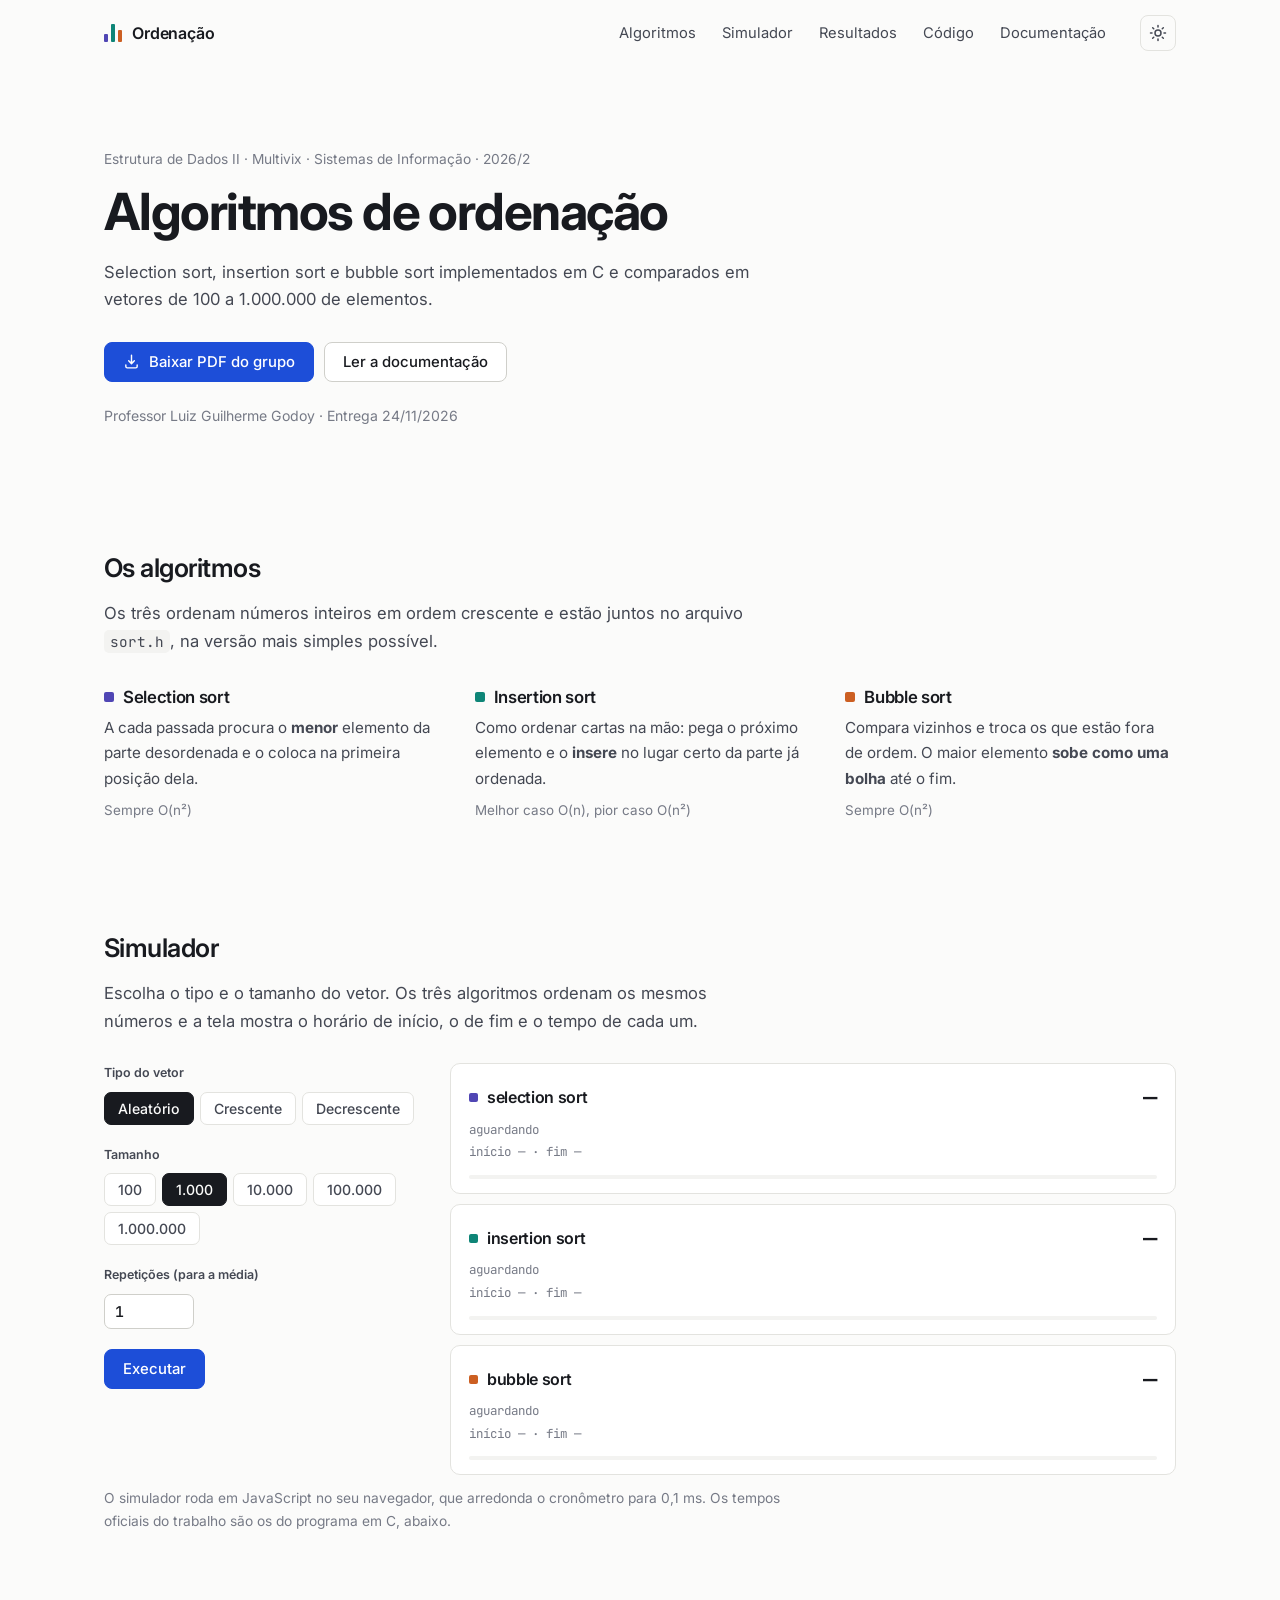
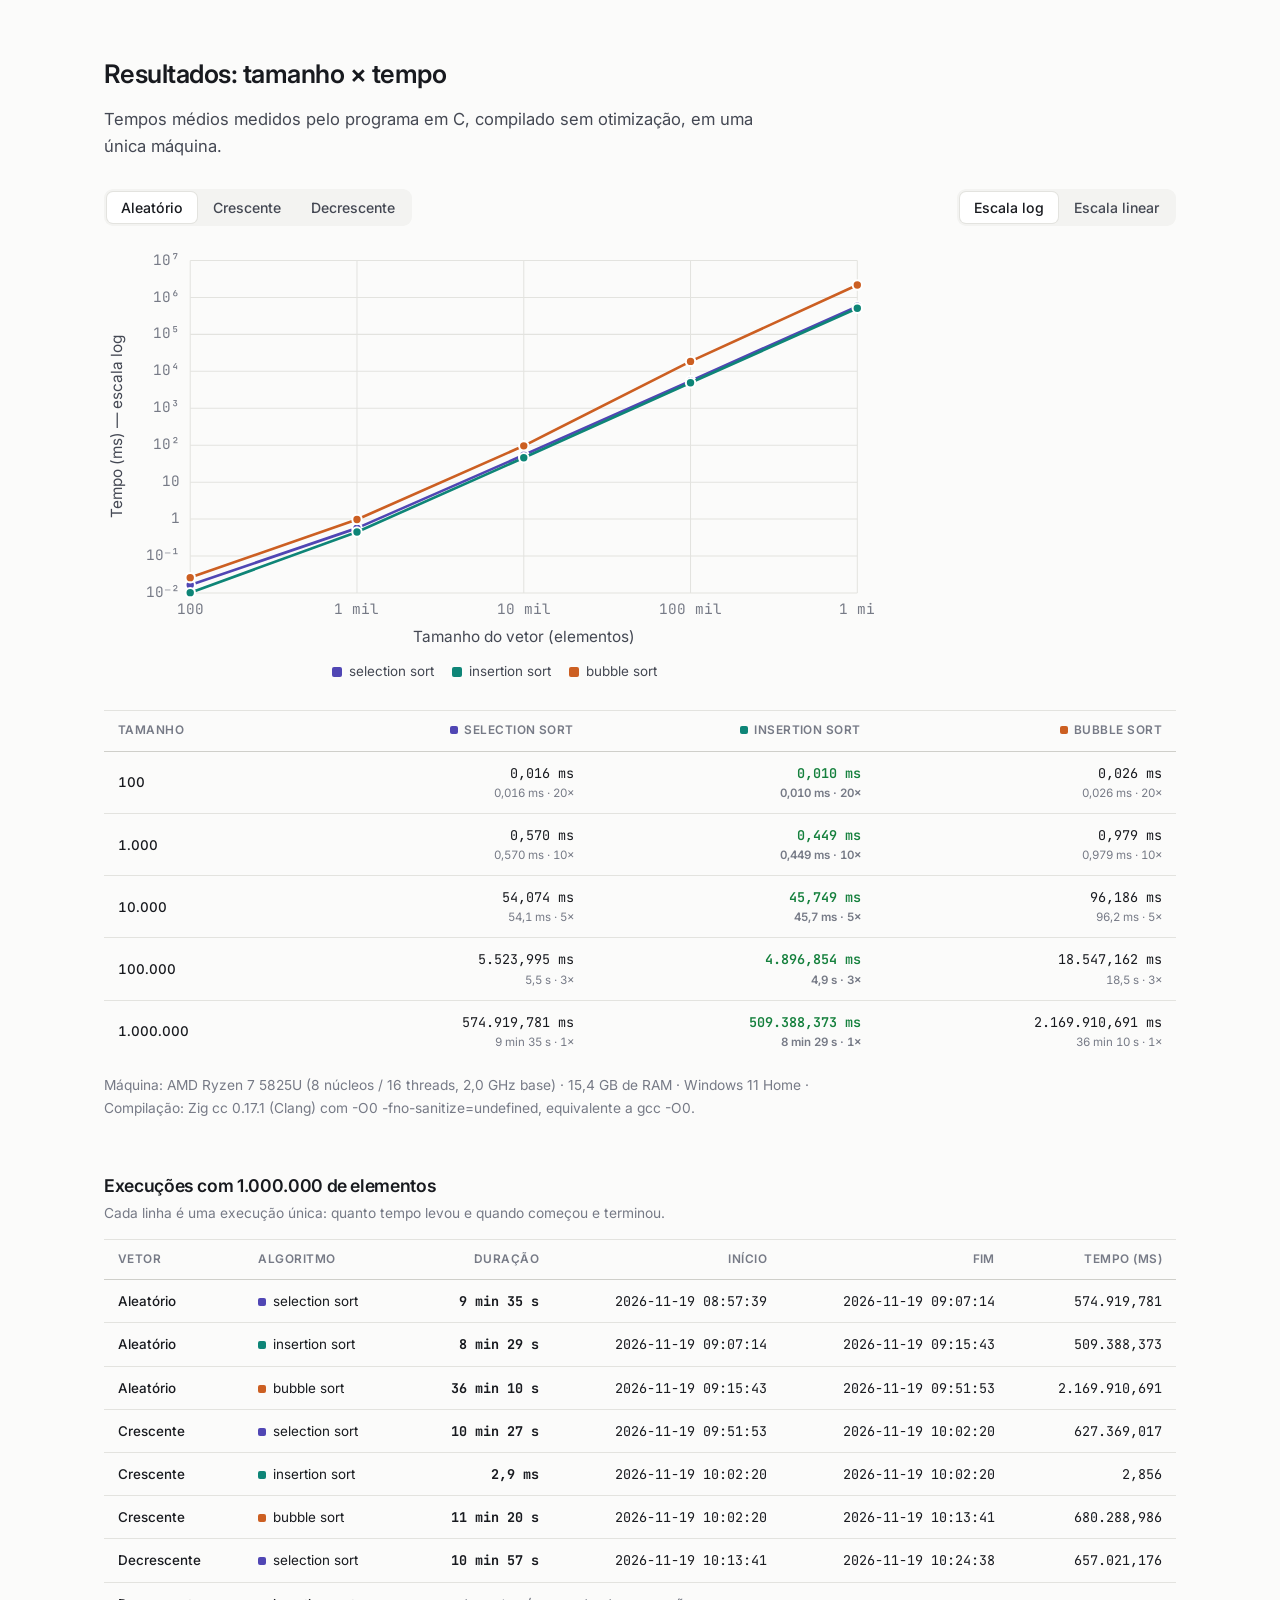
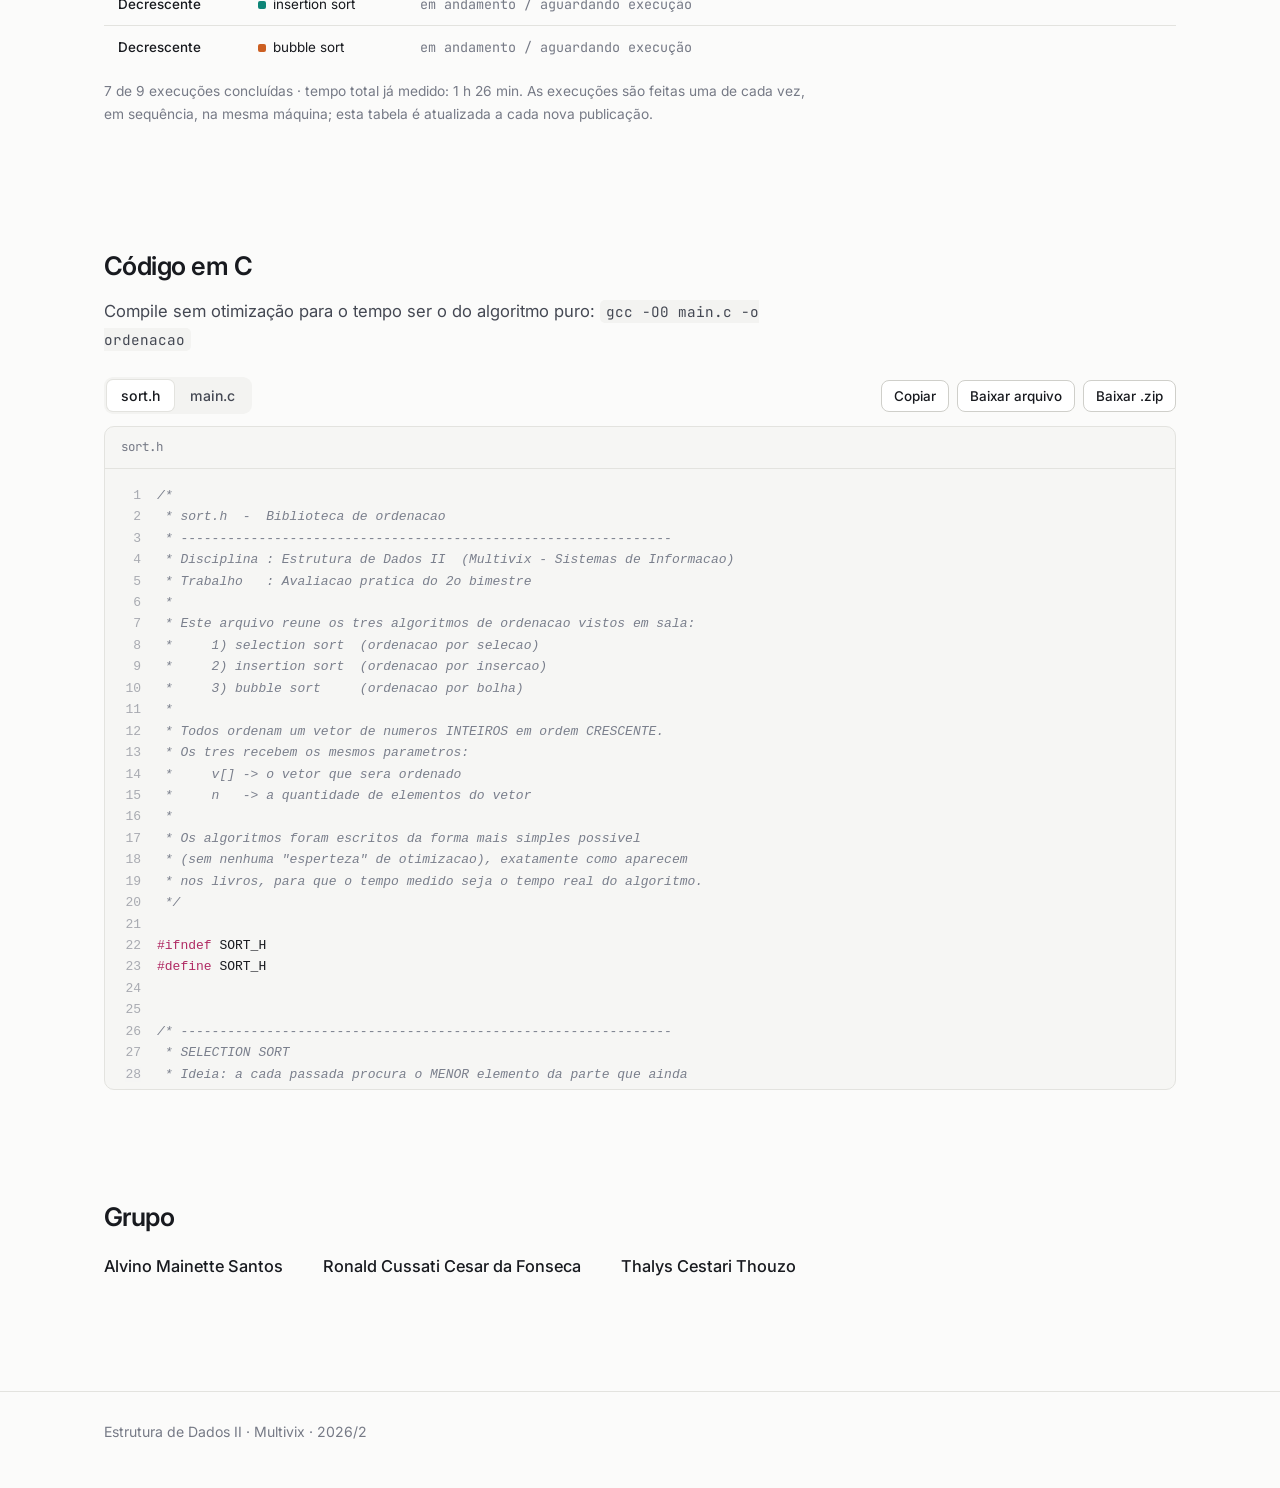
==== commit 84f5ca3a: "Disciplina: Estrutura de Dados II Co-Authored-By: Claude Sonnet 5.5 <noreply@anthropic.com>" ====
--- a/public/index.html
+++ b/public/index.html
@@ -3,8 +3,8 @@
 <head>
   <meta charset="utf-8">
   <meta name="viewport" content="width=device-width, initial-scale=1">
-  <title>Algoritmos de Ordenação — Estrutura de Dados I</title>
-  <meta name="description" content="Implementação em C e análise de desempenho do selection sort, insertion sort e bubble sort. Trabalho de Estrutura de Dados I — Multivix, Sistemas de Informação.">
+  <title>Algoritmos de Ordenação — Estrutura de Dados II</title>
+  <meta name="description" content="Implementação em C e análise de desempenho do selection sort, insertion sort e bubble sort. Trabalho de Estrutura de Dados II — Multivix, Sistemas de Informação.">
   <meta name="theme-color" content="#fbfbfa">
   <link rel="icon" href="favicon.svg" type="image/svg+xml">
   <link rel="preconnect" href="https://fonts.googleapis.com">
--- a/public/css/style.css
+++ b/public/css/style.css
@@ -1,5 +1,5 @@
 /* ============================================================
-   style.css — Ordenação · Estrutura de Dados I
+   style.css — Ordenação · Estrutura de Dados II
    Visual sóbrio: fundo claro, bordas finas, uma cor de destaque.
    Tema escuro opcional (botão no topo) e folha de impressão (PDF).
    ============================================================ */
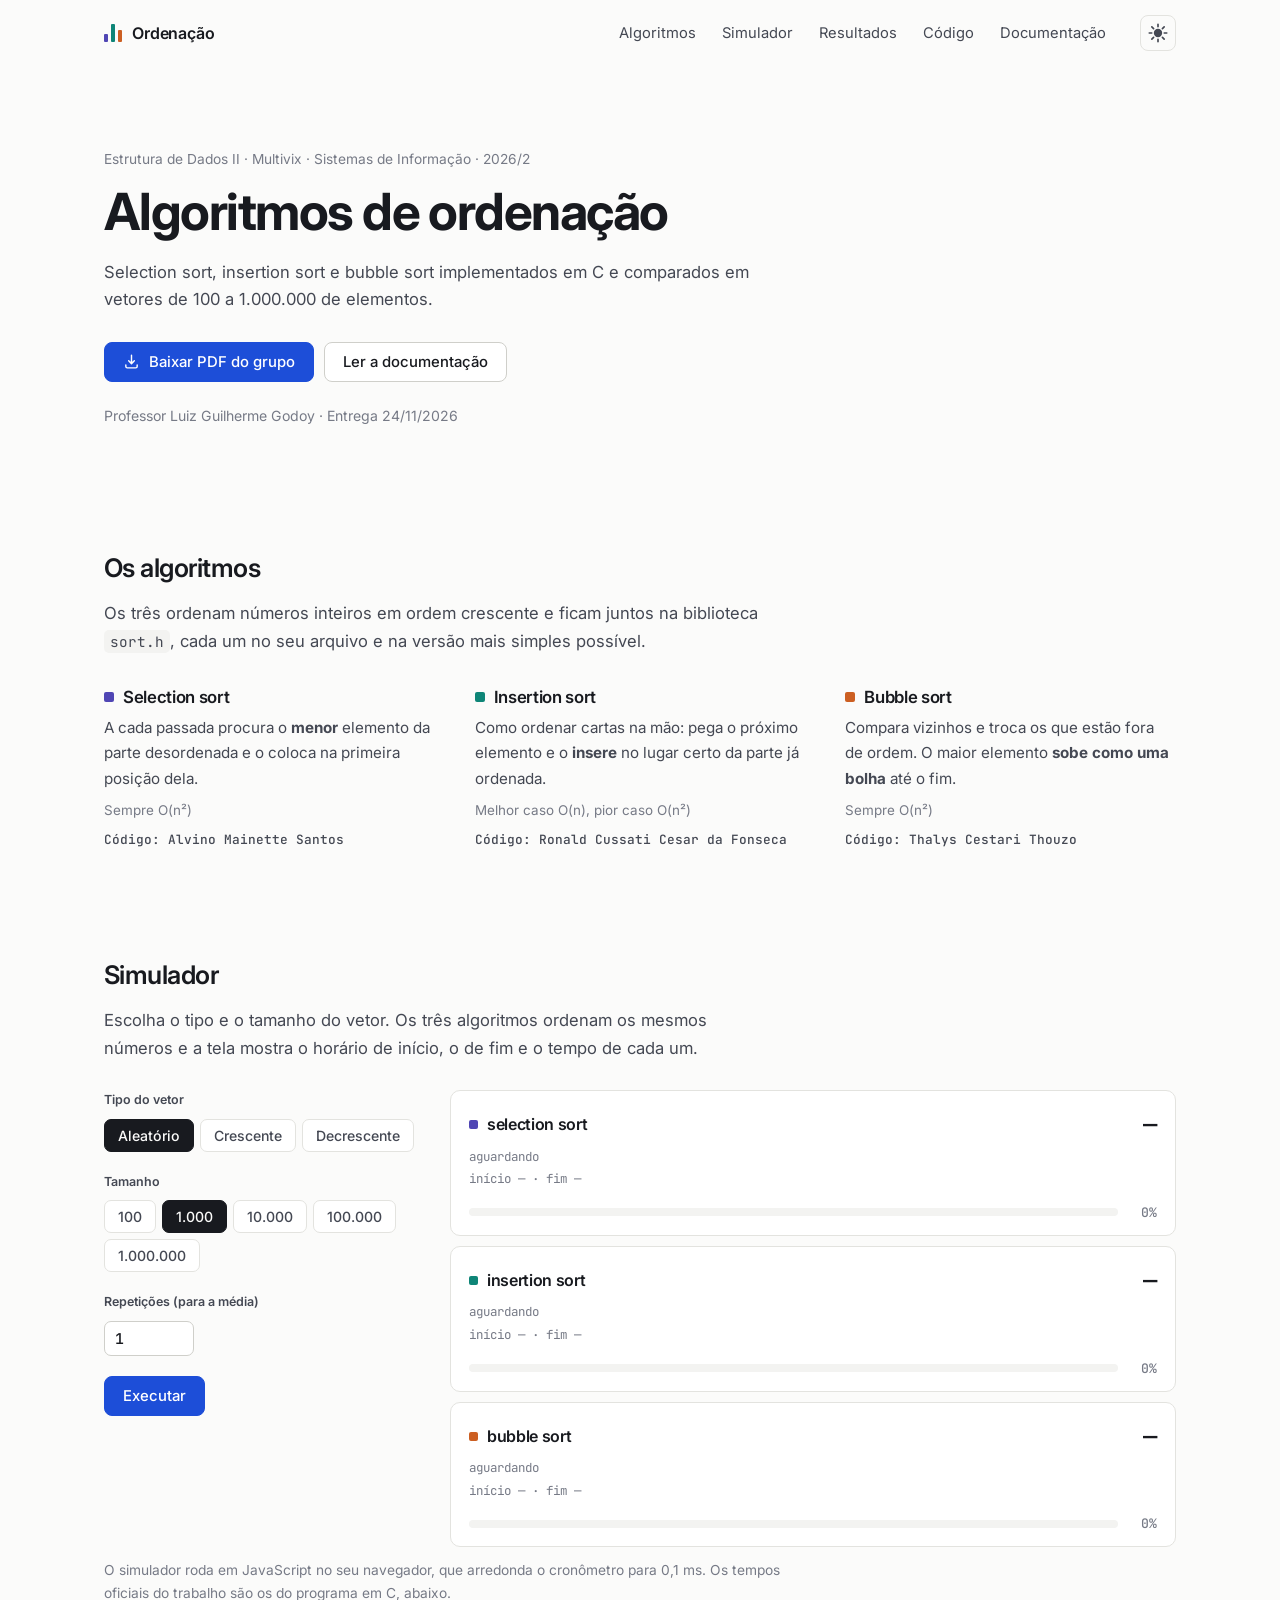
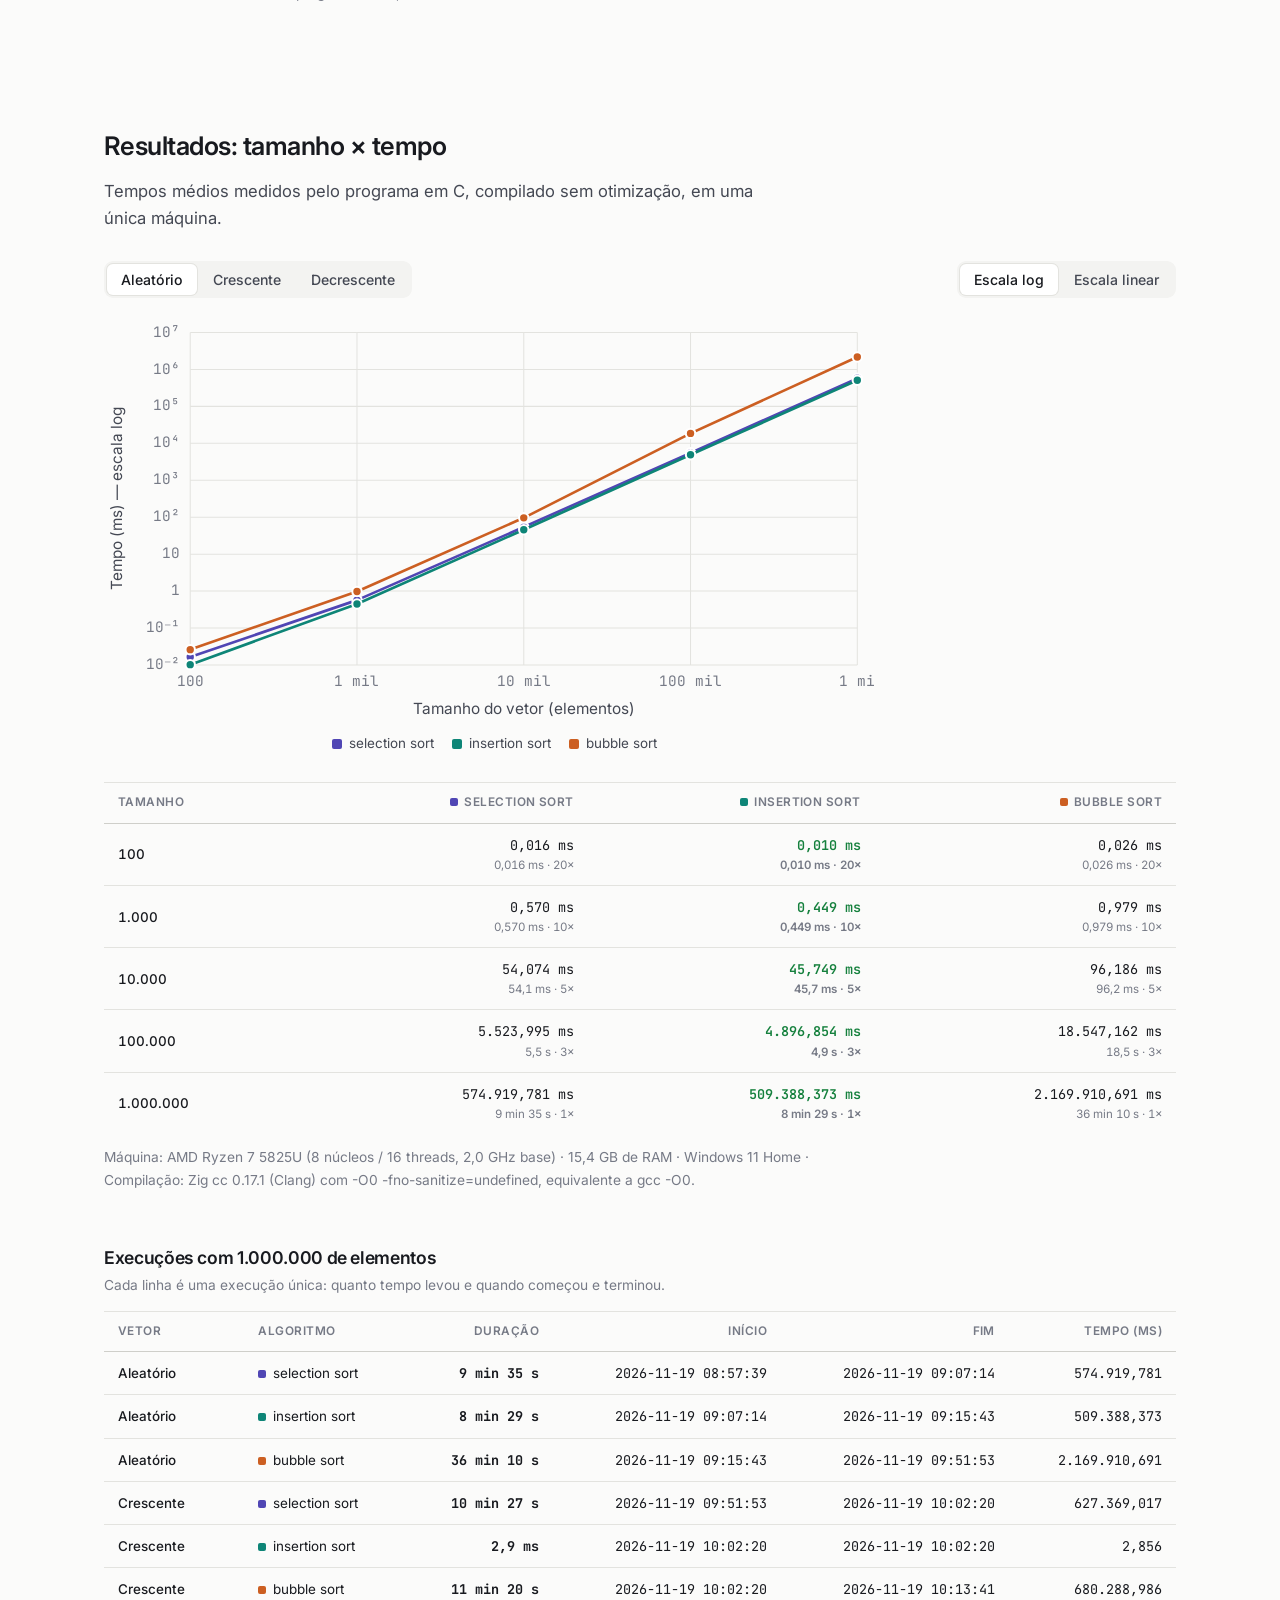
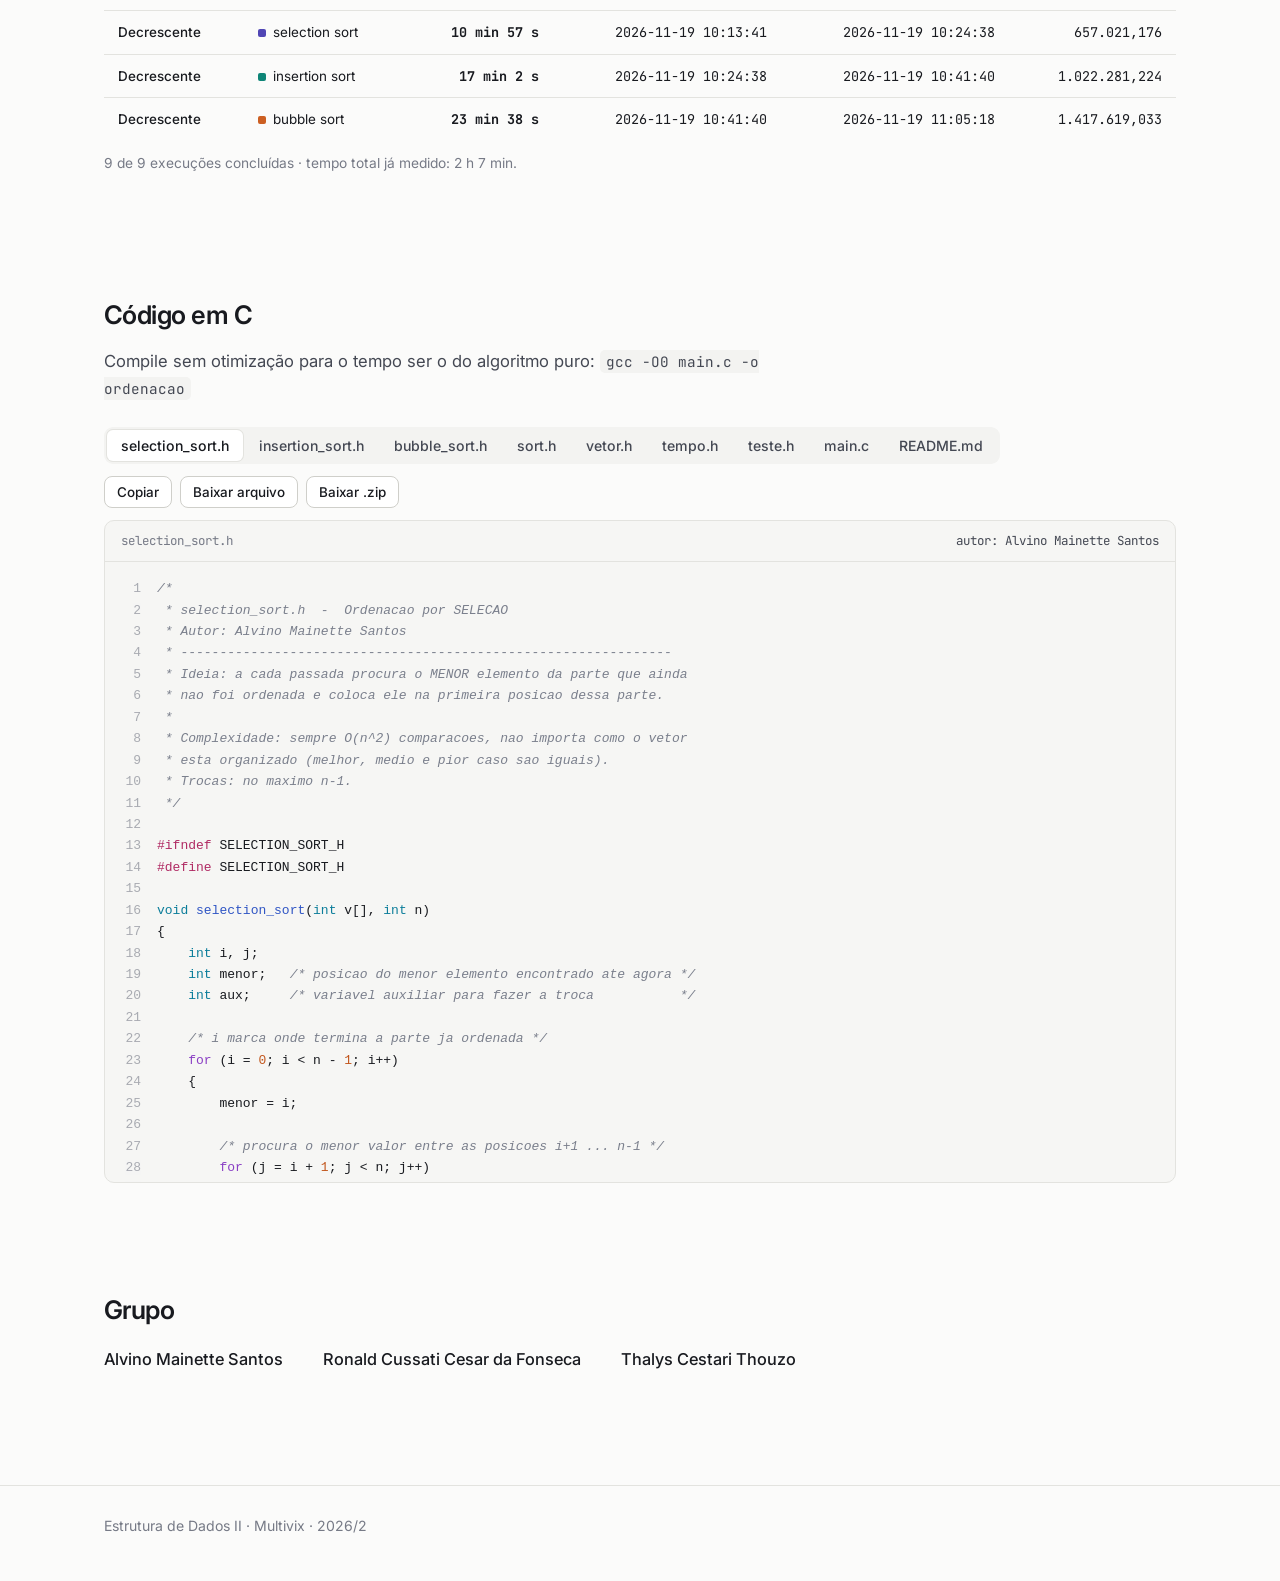
==== commit b555ea63: "Barra de progresso no simulador, icone sol/lua, codigo C separado por algoritmo - simulador: porcent" ====
--- a/public/index.html
+++ b/public/index.html
@@ -27,7 +27,7 @@
         <a href="documentacao.html">Documentação</a>
       </nav>
       <button class="btn-tema" data-tema aria-label="Alternar tema claro e escuro" title="Alternar tema">
-        <svg width="18" height="18" viewBox="0 0 24 24" fill="none" stroke="currentColor" stroke-width="2" stroke-linecap="round" stroke-linejoin="round"><circle cx="12" cy="12" r="4"/><path d="M12 2v2M12 20v2M4.9 4.9l1.4 1.4M17.7 17.7l1.4 1.4M2 12h2M20 12h2M4.9 19.1l1.4-1.4M17.7 6.3l1.4-1.4"/></svg>
+        <svg class="ico-tema" viewBox="0 0 24 24" aria-hidden="true"><defs><mask id="mascara-lua"><rect width="24" height="24" fill="#fff"/><circle class="corte" cx="12" cy="12" r="7.5" fill="#000"/></mask></defs><g mask="url(#mascara-lua)"><circle class="disco" cx="12" cy="12" r="5" fill="currentColor"/></g><g class="raios" stroke="currentColor" stroke-width="2" stroke-linecap="round"><path d="M12 1.5v3M12 19.5v3M4.6 4.6l2.1 2.1M17.3 17.3l2.1 2.1M1.5 12h3M19.5 12h3M4.6 19.4l2.1-2.1M17.3 6.7l2.1-2.1"/></g></svg>
       </button>
       <button class="burger" aria-label="Abrir menu" aria-expanded="false">
         <svg width="18" height="18" viewBox="0 0 24 24" fill="none" stroke="currentColor" stroke-width="2" stroke-linecap="round"><path d="M4 7h16M4 12h16M4 17h16"/></svg>
@@ -57,22 +57,25 @@
     <section class="bloco" id="como">
       <div class="container">
         <h2 class="titulo">Os algoritmos</h2>
-        <p class="lead">Os três ordenam números inteiros em ordem crescente e estão juntos no arquivo <code class="inline">sort.h</code>, na versão mais simples possível.</p>
+        <p class="lead">Os três ordenam números inteiros em ordem crescente e ficam juntos na biblioteca <code class="inline">sort.h</code>, cada um no seu arquivo e na versão mais simples possível.</p>
         <div class="algs">
           <div>
             <h3><i style="background:var(--sel)"></i>Selection sort</h3>
             <p>A cada passada procura o <strong>menor</strong> elemento da parte desordenada e o coloca na primeira posição dela.</p>
             <small>Sempre O(n²)</small>
+            <span class="autor">Código: Alvino Mainette Santos</span>
           </div>
           <div>
             <h3><i style="background:var(--ins)"></i>Insertion sort</h3>
             <p>Como ordenar cartas na mão: pega o próximo elemento e o <strong>insere</strong> no lugar certo da parte já ordenada.</p>
             <small>Melhor caso O(n), pior caso O(n²)</small>
+            <span class="autor">Código: Ronald Cussati Cesar da Fonseca</span>
           </div>
           <div>
             <h3><i style="background:var(--bub)"></i>Bubble sort</h3>
             <p>Compara vizinhos e troca os que estão fora de ordem. O maior elemento <strong>sobe como uma bolha</strong> até o fim.</p>
             <small>Sempre O(n²)</small>
+            <span class="autor">Código: Thalys Cestari Thouzo</span>
           </div>
         </div>
       </div>
@@ -119,17 +122,17 @@
             <div class="alg-card cartao" data-alg="0">
               <h4><i></i>selection sort</h4><div class="alg-tempo">—</div>
               <div class="alg-estado">aguardando</div><div class="alg-horas">início — · fim —</div>
-              <div class="alg-barra"><i></i></div>
+              <div class="alg-prog"><div class="alg-barra"><i></i></div><span class="alg-pct">0%</span></div>
             </div>
             <div class="alg-card cartao" data-alg="1">
               <h4><i></i>insertion sort</h4><div class="alg-tempo">—</div>
               <div class="alg-estado">aguardando</div><div class="alg-horas">início — · fim —</div>
-              <div class="alg-barra"><i></i></div>
+              <div class="alg-prog"><div class="alg-barra"><i></i></div><span class="alg-pct">0%</span></div>
             </div>
             <div class="alg-card cartao" data-alg="2">
               <h4><i></i>bubble sort</h4><div class="alg-tempo">—</div>
               <div class="alg-estado">aguardando</div><div class="alg-horas">início — · fim —</div>
-              <div class="alg-barra"><i></i></div>
+              <div class="alg-prog"><div class="alg-barra"><i></i></div><span class="alg-pct">0%</span></div>
             </div>
           </div>
         </div>
@@ -176,17 +179,24 @@
 
         <div class="cod-barra">
           <div class="abas" data-aba-cod>
-            <button class="ativo" data-v="sort.h">sort.h</button>
+            <button class="ativo" data-v="selection_sort.h">selection_sort.h</button>
+            <button data-v="insertion_sort.h">insertion_sort.h</button>
+            <button data-v="bubble_sort.h">bubble_sort.h</button>
+            <button data-v="sort.h">sort.h</button>
+            <button data-v="vetor.h">vetor.h</button>
+            <button data-v="tempo.h">tempo.h</button>
+            <button data-v="teste.h">teste.h</button>
             <button data-v="main.c">main.c</button>
+            <button data-v="README.md">README.md</button>
           </div>
           <div style="display:flex;gap:8px;flex-wrap:wrap">
             <button class="btn btn-peq" id="cod-copiar"><span>Copiar</span></button>
-            <a class="btn btn-peq" id="cod-baixar" href="codigo/sort.h" download>Baixar arquivo</a>
+            <a class="btn btn-peq" id="cod-baixar" href="codigo/selection_sort.h" download>Baixar arquivo</a>
             <a class="btn btn-peq" data-zip href="downloads/codigo-ordenacao.zip" download>Baixar .zip</a>
           </div>
         </div>
         <div class="cod-janela">
-          <div class="cod-topo"><span id="cod-nome">sort.h</span></div>
+          <div class="cod-topo"><span id="cod-nome">selection_sort.h</span><span id="cod-autor" class="cod-autor"></span></div>
           <pre class="cod" id="cod-pre"><code>Carregando…</code></pre>
         </div>
       </div>
--- a/public/css/style.css
+++ b/public/css/style.css
@@ -169,13 +169,24 @@
 .alg-estado { font-size: .78rem; color: var(--mudo); font-family: var(--fonte-mono); }
 .alg-tempo { font-family: var(--fonte-mono); font-size: clamp(1.1rem, 2.4vw, 1.5rem); font-weight: 500; text-align: right; font-variant-numeric: tabular-nums; }
 .alg-horas { font-size: .78rem; color: var(--mudo); font-family: var(--fonte-mono); grid-column: 1; }
-.alg-barra { grid-column: 1 / -1; height: 4px; border-radius: 2px; background: var(--surface-2); margin-top: 10px; overflow: hidden; }
-.alg-barra i { display: block; height: 100%; width: 0; background: var(--c); transition: width .6s ease; }
+.alg-prog { grid-column: 1 / -1; display: flex; align-items: center; gap: 12px; margin-top: 12px; }
+.alg-barra { flex: 1; height: 8px; border-radius: 4px; background: var(--surface-2); overflow: hidden; }
+.alg-barra i { display: block; height: 100%; width: 0; border-radius: 4px; background: var(--c); transition: width .35s ease-out; }
+.alg-pct { min-width: 3.4ch; text-align: right; font: 500 .82rem var(--fonte-mono); color: var(--mudo); font-variant-numeric: tabular-nums; }
+.alg-card { transition: border-color .25s ease; }
 .alg-card.rodando { border-color: var(--c); }
-.alg-card.rodando .alg-estado { color: var(--c); }
-.alg-card.rodando .alg-barra i { width: 35% !important; animation: varre 1.4s ease-in-out infinite; }
-@keyframes varre { 0% { transform: translateX(-100%); } 100% { transform: translateX(300%); } }
-.alg-card.pronto .alg-estado { color: var(--ok); }
+.alg-card.rodando .alg-estado, .alg-card.rodando .alg-pct { color: var(--c); }
+.alg-card.pronto .alg-estado, .alg-card.pronto .alg-pct { color: var(--ok); }
+
+/* ---------- botão de tema: sol vira lua ---------- */
+.ico-tema { width: 20px; height: 20px; overflow: visible; transition: transform .6s cubic-bezier(.4, 0, .2, 1); }
+.ico-tema .disco { transform-origin: 12px 12px; transition: transform .6s cubic-bezier(.4, 0, .2, 1); }
+.ico-tema .corte { transform: translate(18px, -18px); transition: transform .6s cubic-bezier(.4, 0, .2, 1); }
+.ico-tema .raios { transform-origin: 12px 12px; transition: transform .6s cubic-bezier(.4, 0, .2, 1), opacity .35s ease; }
+:root[data-theme="dark"] .ico-tema { transform: rotate(-40deg); }
+:root[data-theme="dark"] .ico-tema .disco { transform: scale(1.75); }
+:root[data-theme="dark"] .ico-tema .corte { transform: translate(6px, -6px); }
+:root[data-theme="dark"] .ico-tema .raios { transform: rotate(60deg) scale(.4); opacity: 0; }
 .console { font-family: var(--fonte-mono); font-size: .8rem; background: var(--codigo-bg); border: 1px solid var(--borda); border-radius: 8px; padding: 14px 16px; min-height: 110px; max-height: 210px; overflow: auto; white-space: pre-wrap; color: var(--texto-2); margin: 0; }
 .console:empty::before { content: "aguardando execução…"; color: var(--mudo); }
 .nota { font-size: .86rem; color: var(--mudo); margin-top: 12px; max-width: 80ch; }
@@ -323,6 +334,9 @@
 .algs h3 i { width: 10px; height: 10px; border-radius: 2px; display: inline-block; }
 .algs p { color: var(--texto-2); font-size: .95rem; margin: 0 0 8px; }
 .algs small { display: block; color: var(--mudo); font-size: .84rem; }
+.algs .autor { display: block; margin-top: 10px; font: 500 .8rem var(--fonte-mono); color: var(--texto-2); }
+.cod-autor { margin-left: auto; color: var(--texto-2); }
+.cod-autor:empty { display: none; }
 
 .sim-ctrl { border: 0; padding: 0; background: transparent; }
 .alg-card { padding: 14px 18px; }
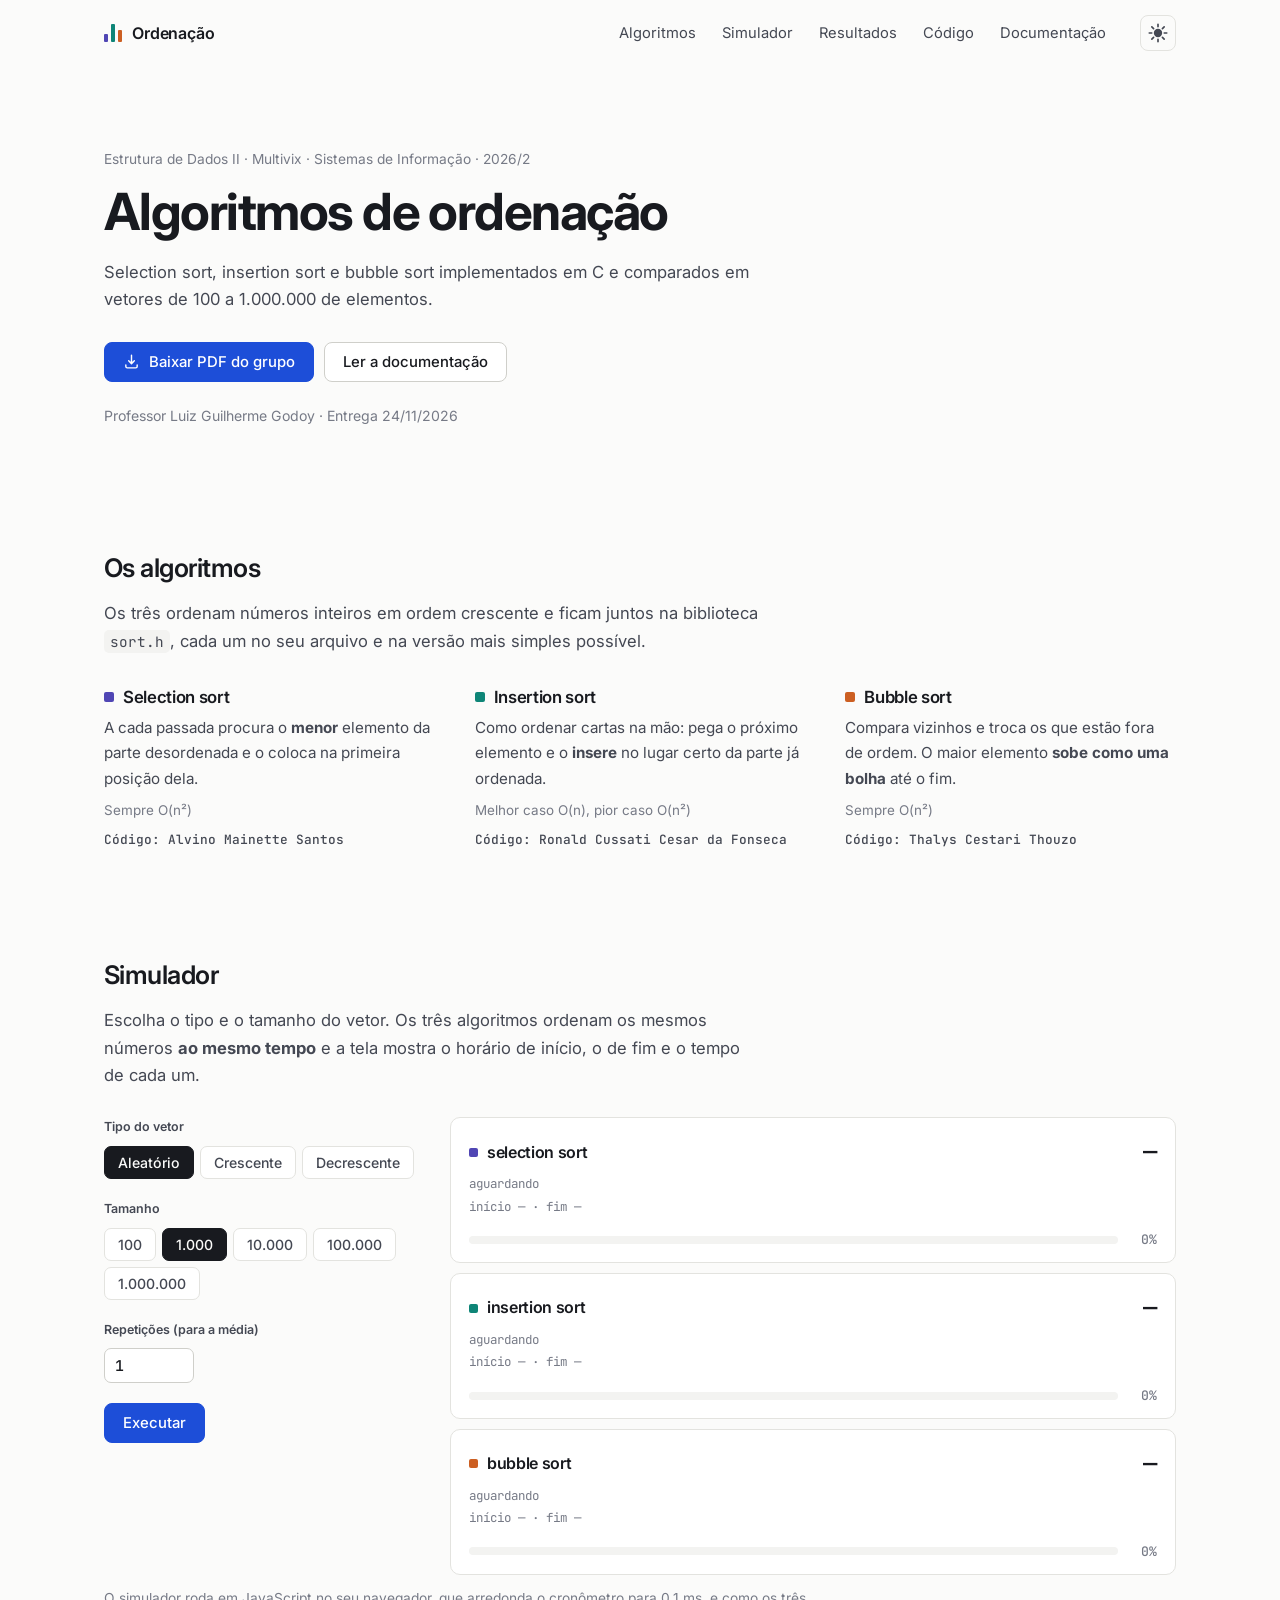
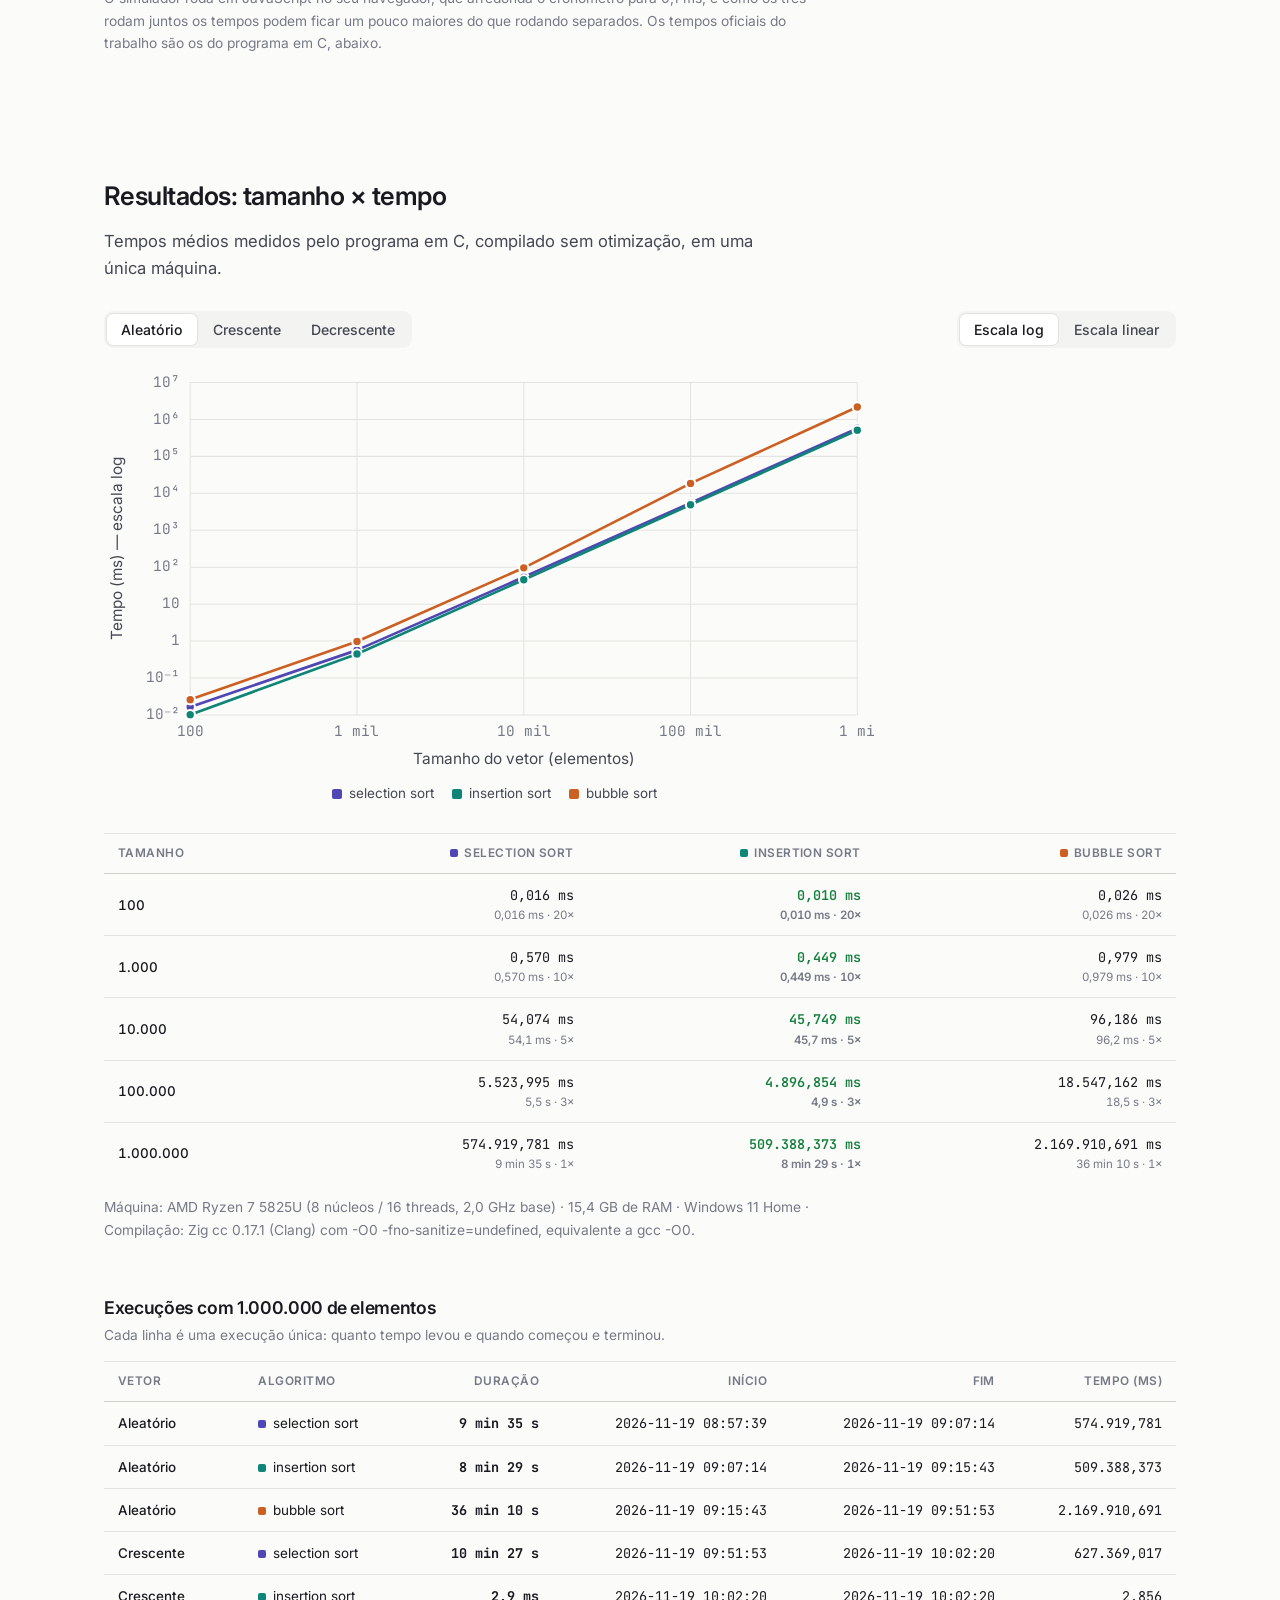
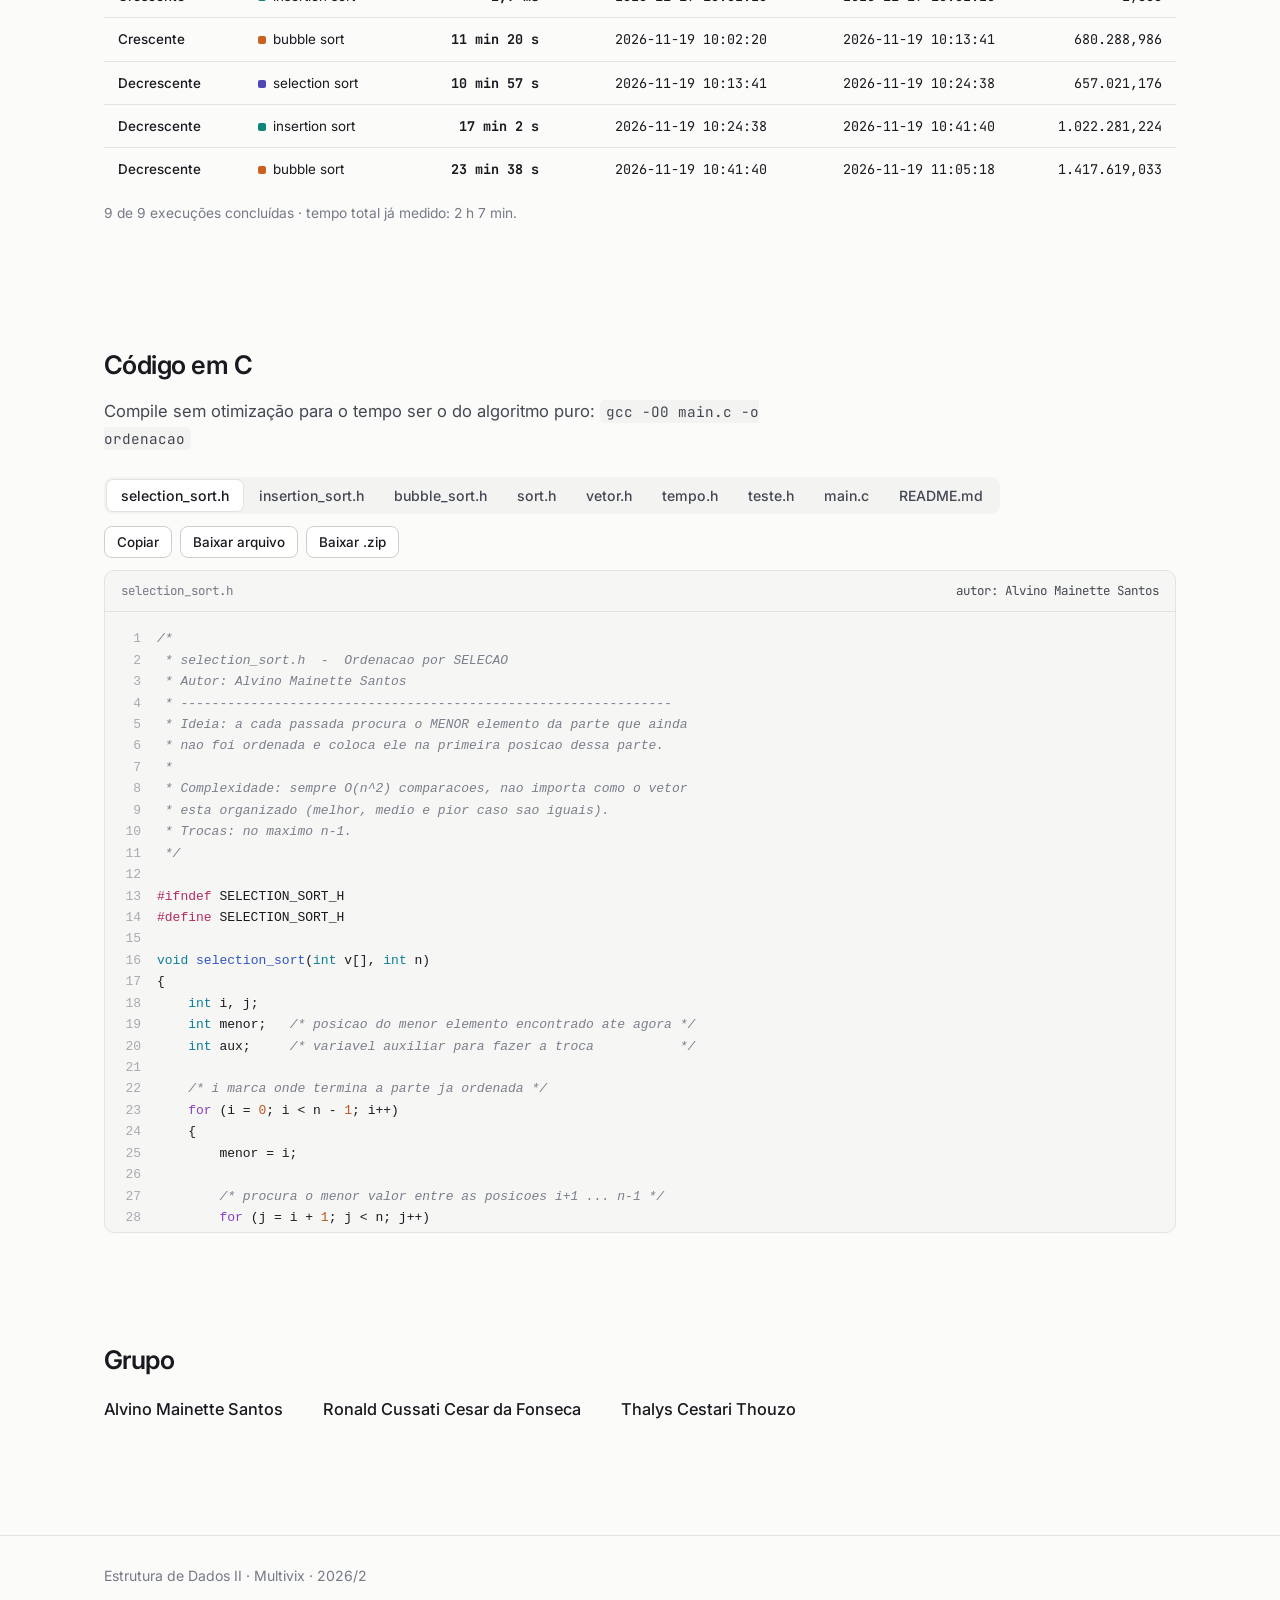
==== commit ba1449bc: "Simulador: os tres algoritmos rodam ao mesmo tempo (um worker para cada) Co-Authored-By: Claude Sonn" ====
--- a/public/index.html
+++ b/public/index.html
@@ -85,7 +85,7 @@
     <section class="bloco" id="simulador">
       <div class="container">
         <h2 class="titulo">Simulador</h2>
-        <p class="lead">Escolha o tipo e o tamanho do vetor. Os três algoritmos ordenam os mesmos números e a tela mostra o horário de início, o de fim e o tempo de cada um.</p>
+        <p class="lead">Escolha o tipo e o tamanho do vetor. Os três algoritmos ordenam os mesmos números <strong>ao mesmo tempo</strong> e a tela mostra o horário de início, o de fim e o tempo de cada um.</p>
 
         <div class="sim" id="simulador-app">
           <div class="sim-ctrl" id="sim-ctrl">
@@ -136,7 +136,7 @@
             </div>
           </div>
         </div>
-        <p class="nota">O simulador roda em JavaScript no seu navegador, que arredonda o cronômetro para 0,1 ms. Os tempos oficiais do trabalho são os do programa em C, abaixo.</p>
+        <p class="nota">O simulador roda em JavaScript no seu navegador, que arredonda o cronômetro para 0,1 ms, e como os três rodam juntos os tempos podem ficar um pouco maiores do que rodando separados. Os tempos oficiais do trabalho são os do programa em C, abaixo.</p>
       </div>
     </section>
 
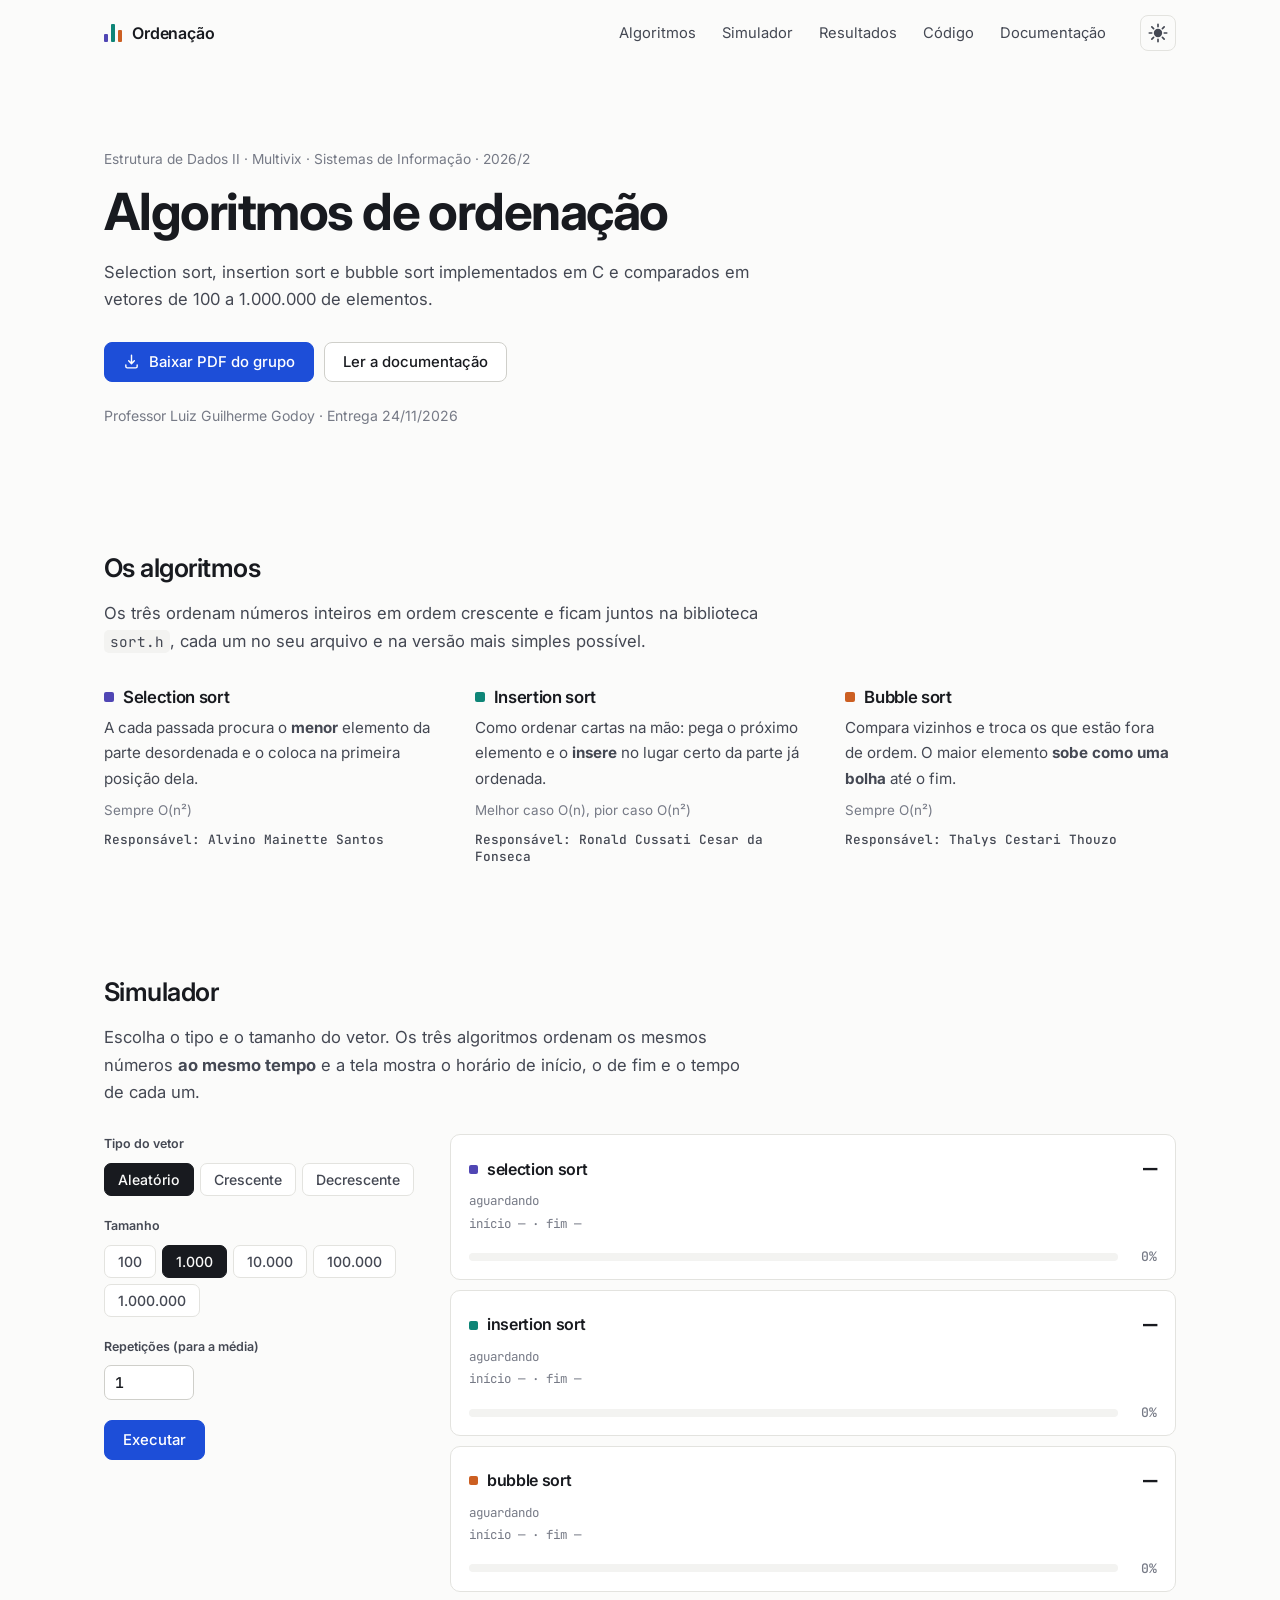
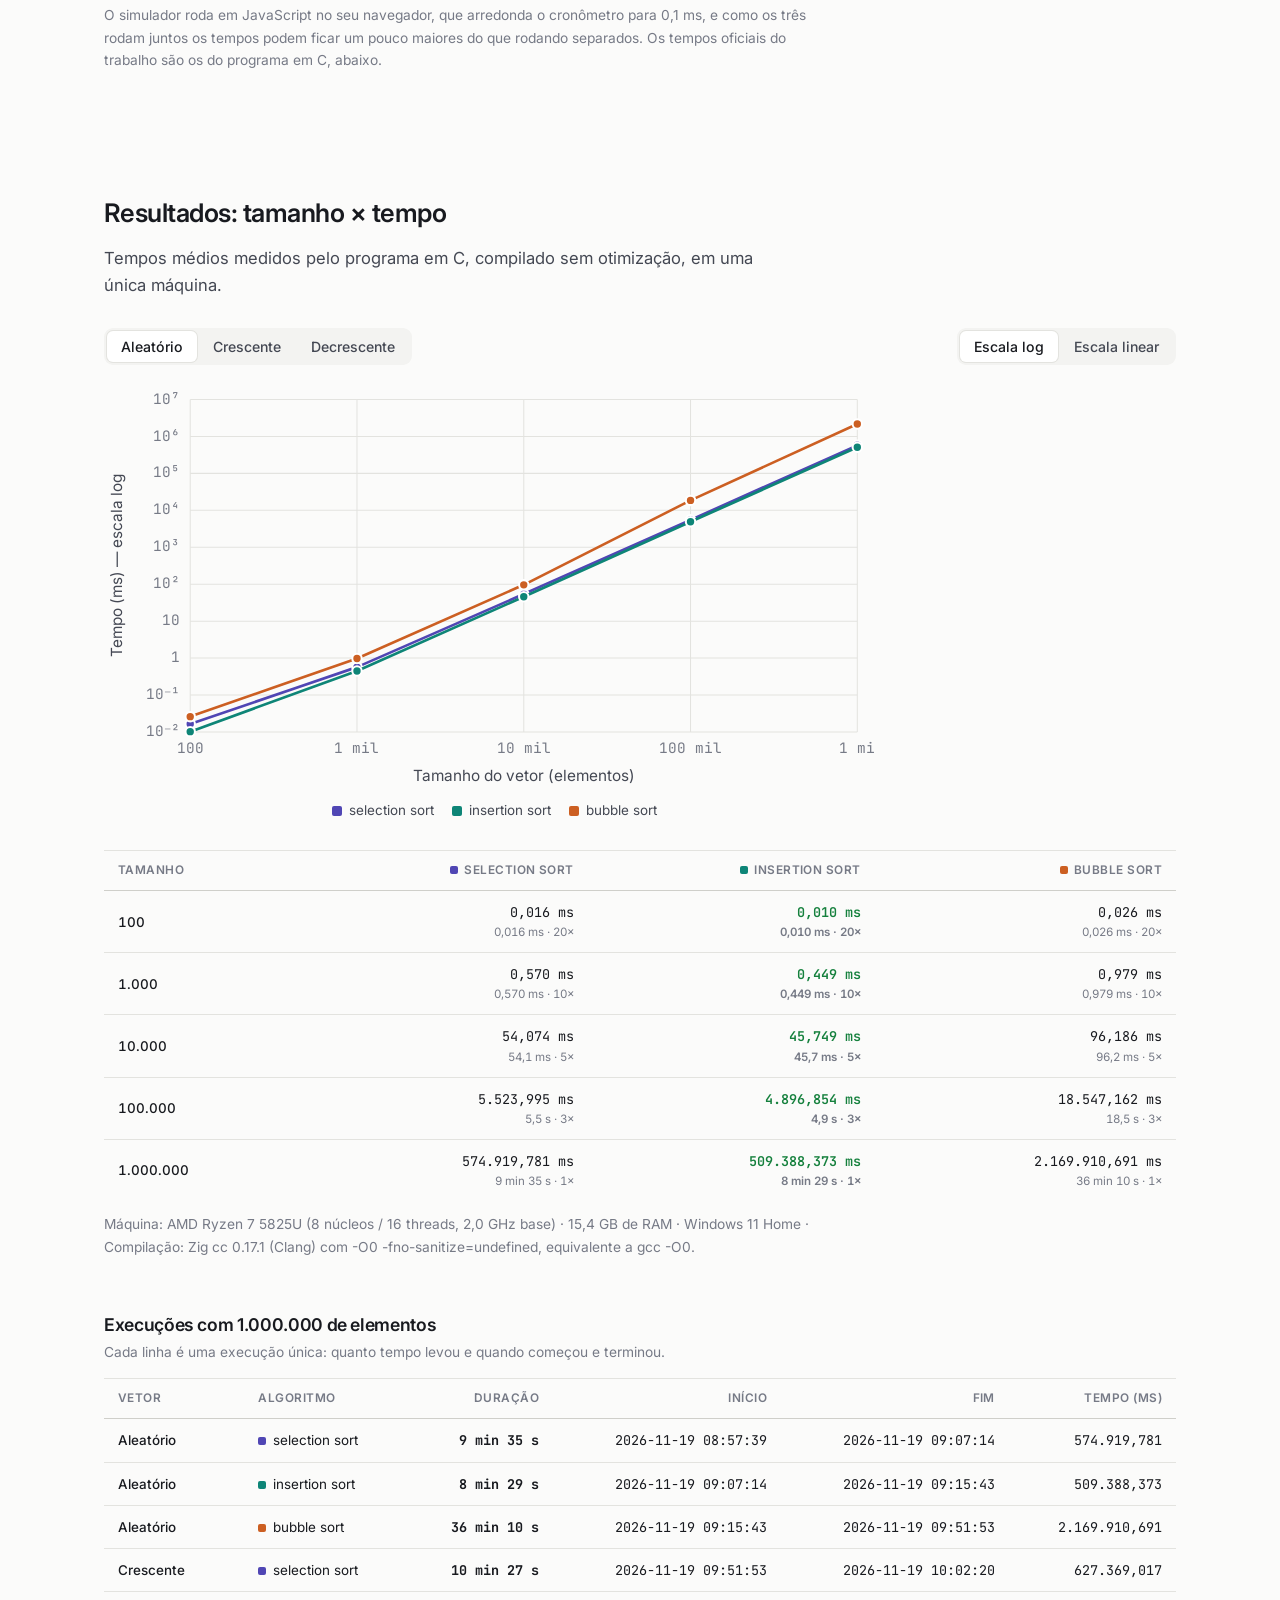
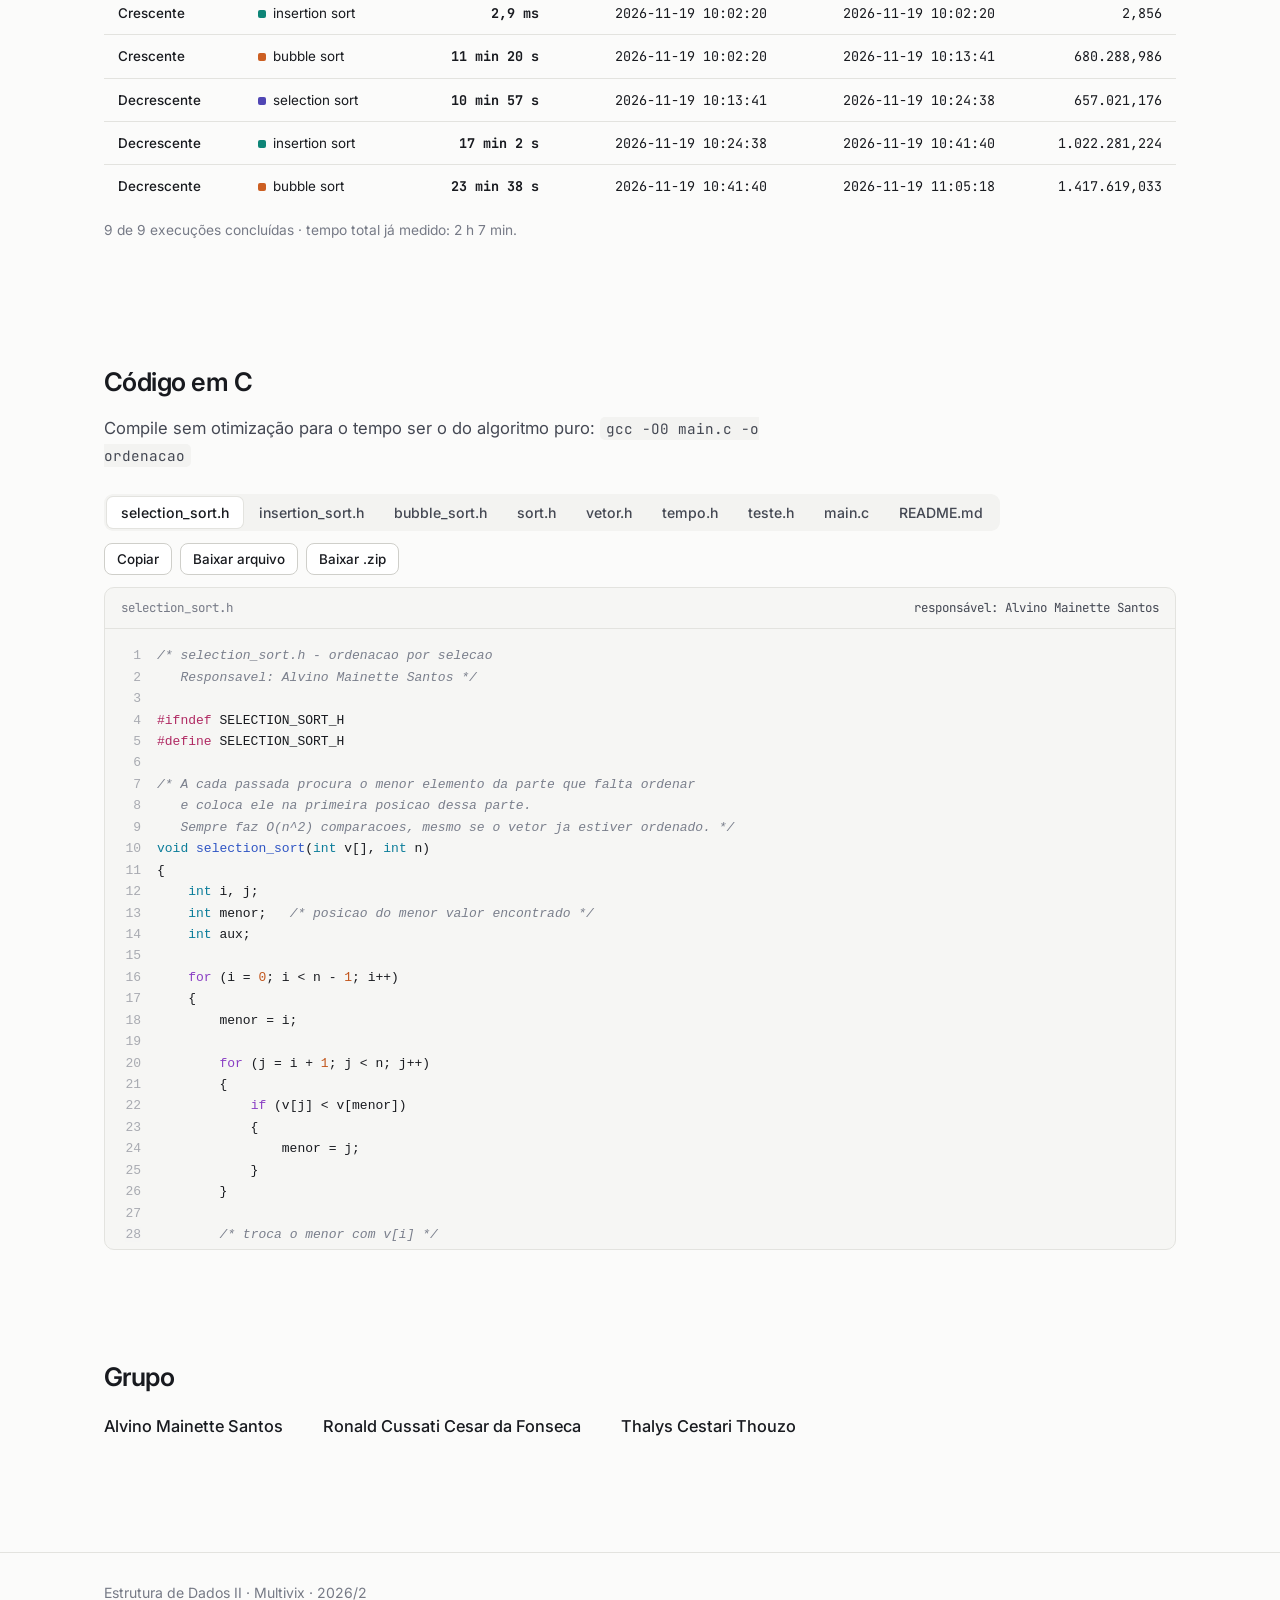
==== commit 5db5d83f: "Codigo C mais simples (comentarios enxutos), 'Responsavel' no lugar de 'Autor' e nota de uso de IA C" ====
--- a/public/index.html
+++ b/public/index.html
@@ -63,19 +63,19 @@
             <h3><i style="background:var(--sel)"></i>Selection sort</h3>
             <p>A cada passada procura o <strong>menor</strong> elemento da parte desordenada e o coloca na primeira posição dela.</p>
             <small>Sempre O(n²)</small>
-            <span class="autor">Código: Alvino Mainette Santos</span>
+            <span class="autor">Responsável: Alvino Mainette Santos</span>
           </div>
           <div>
             <h3><i style="background:var(--ins)"></i>Insertion sort</h3>
             <p>Como ordenar cartas na mão: pega o próximo elemento e o <strong>insere</strong> no lugar certo da parte já ordenada.</p>
             <small>Melhor caso O(n), pior caso O(n²)</small>
-            <span class="autor">Código: Ronald Cussati Cesar da Fonseca</span>
+            <span class="autor">Responsável: Ronald Cussati Cesar da Fonseca</span>
           </div>
           <div>
             <h3><i style="background:var(--bub)"></i>Bubble sort</h3>
             <p>Compara vizinhos e troca os que estão fora de ordem. O maior elemento <strong>sobe como uma bolha</strong> até o fim.</p>
             <small>Sempre O(n²)</small>
-            <span class="autor">Código: Thalys Cestari Thouzo</span>
+            <span class="autor">Responsável: Thalys Cestari Thouzo</span>
           </div>
         </div>
       </div>
